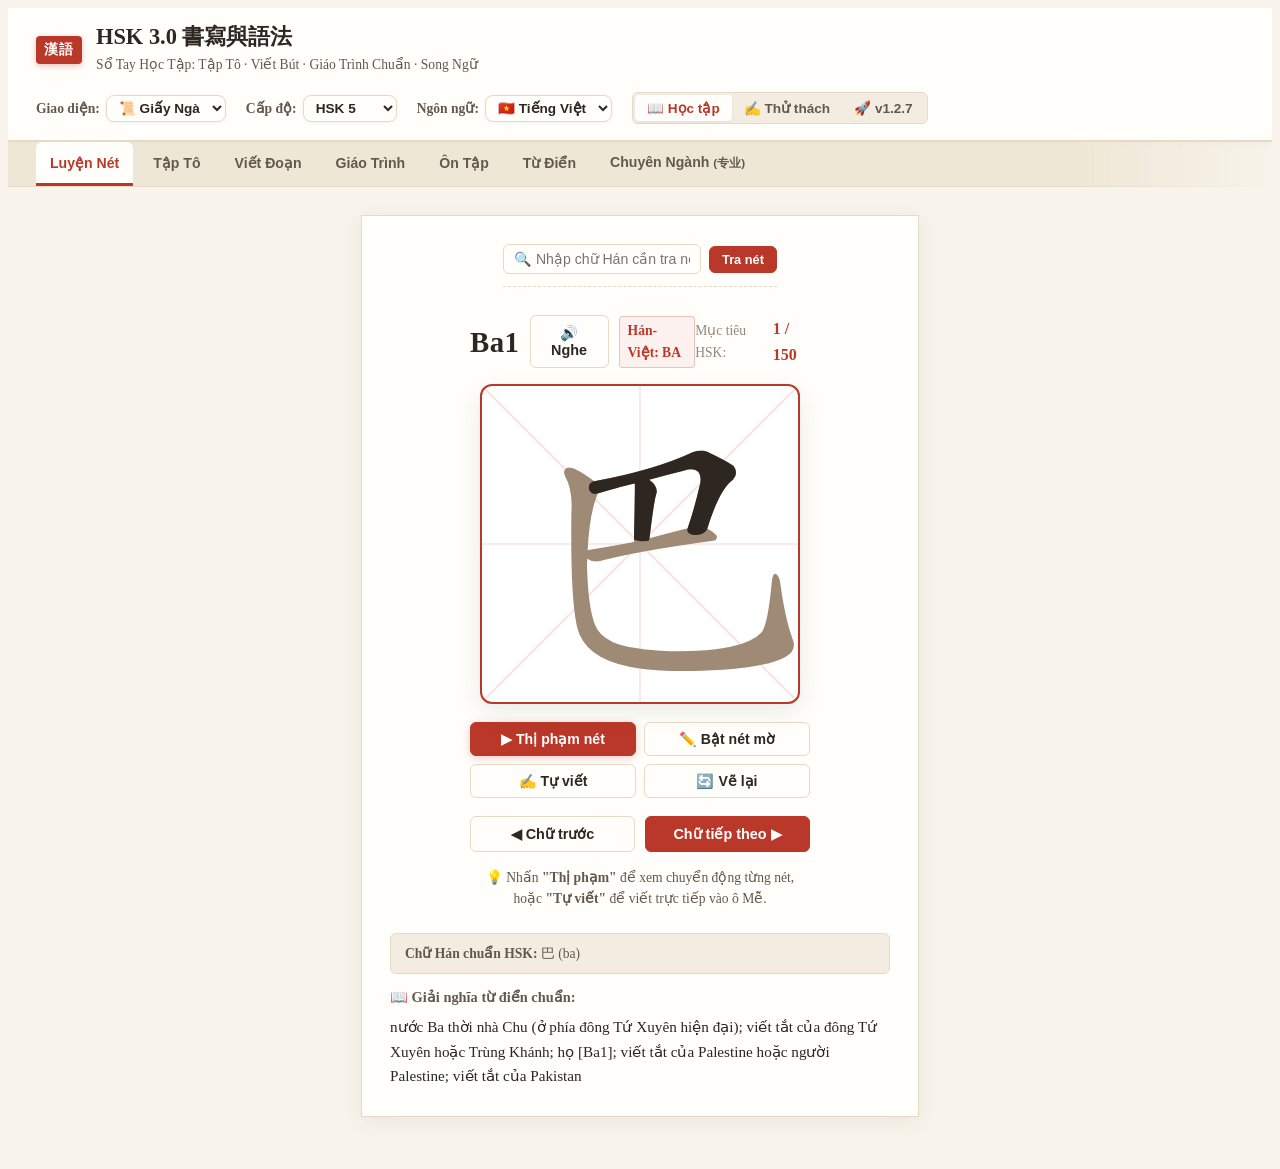
==== android/app/src/main/assets/index.html @ 27113744 "style(ui): remove Chinese numbering 一二三 on nav tabs and sync header version v1.2.7" ====
<!DOCTYPE html>
<html lang="vi" data-theme="paper">
<head>
  <meta charset="UTF-8">
  <meta name="viewport" content="width=device-width, initial-scale=1.0, maximum-scale=1.0, user-scalable=no, viewport-fit=cover">
  <title>HSK 3.0 Thư Phòng — Luyện Viết & Giáo Trình Song Ngữ</title>
  <link rel="preconnect" href="https://fonts.googleapis.com">
  <link rel="preconnect" href="https://fonts.gstatic.com" crossorigin>
  <link href="https://fonts.googleapis.com/css2?family=Noto+Serif+SC:wght@400;600;700&family=Noto+Sans:wght@400;500;600&family=Be+Vietnam+Pro:wght@400;500;600;700&display=swap" rel="stylesheet">
  <link rel="stylesheet" href="style.css">
  <link rel="icon" type="image/png" href="icon.png">
  <link rel="apple-touch-icon" href="icon.png">
  <meta name="theme-color" content="#f8f4eb">
</head>
<body>
  <div id="book-container">
    <!-- Header bìa sách phong cách thư phòng -->
    <header class="book-header">
      <div class="header-inner">
        <div class="book-title-group">
          <span class="seal-mark">漢語</span>
          <div class="title-text">
            <h1>HSK 3.0 書寫與語法</h1>
            <span class="sub-title">Sổ Tay Học Tập: Tập Tô · Viết Bút · Giáo Trình Chuẩn · Song Ngữ</span>
          </div>
        </div>

        <div class="book-controls">
          <!-- Bộ chọn giao diện (Theme Switcher) -->
          <div class="theme-selector-wrap">
            <span class="control-label">Giao diện:</span>
            <select id="theme-select" class="paper-select sm-select">
              <option value="paper">📜 Giấy Ngà</option>
              <option value="dark">🌙 Đêm</option>
              <option value="bamboo">🎋 Trúc</option>
              <option value="notion">✨ Gọn</option>
            </select>
          </div>

          <div class="level-selector-wrap">
            <span class="control-label" id="label-level">Cấp độ:</span>
            <select id="level-select" class="paper-select sm-select">
              <option value="HSK1">HSK 1</option>
              <option value="HSK2">HSK 2</option>
              <option value="HSK3">HSK 3</option>
              <option value="HSK4">HSK 4</option>
              <option value="HSK5" selected>HSK 5</option>
              <option value="HSK6">HSK 6</option>
              <option value="HSK7-9">HSK 7–9</option>
            </select>
          </div>

          <!-- Bộ chọn ngôn ngữ Quốc tế (i18n) -->
          <div class="lang-selector-wrap">
            <span class="control-label" id="label-lang">Ngôn ngữ:</span>
            <select id="lang-select" class="paper-select sm-select">
              <option value="vi" selected>🇻🇳 Tiếng Việt</option>
              <option value="en">🇬🇧 English</option>
            </select>
          </div>
          <div class="mode-toggle">
            <button id="mode-study" class="mode-btn active">📖 Học tập</button>
            <button id="mode-quiz" class="mode-btn">✍️ Thử thách</button>
            <button id="btn-manual-update-check" class="mode-btn" title="Kiểm tra bản cập nhật mới">🚀 v1.2.7</button>
          </div>
        </div>
      </div>
    </header>

    <!-- Mục lục Tab điều hướng -->
    <nav class="book-tabs">
      <div class="tabs-inner">
        <button class="tab-btn active" data-tab="tab-writing">
          <span class="tab-name">Luyện Nét <small class="tab-sub">(手写) </small></span>
        </button>
        <button class="tab-btn" data-tab="tab-tracing">
          <span class="tab-name">Tập Tô <small class="tab-sub">(描红) </small></span>
        </button>
        <button class="tab-btn" data-tab="tab-essay">
          <span class="tab-name">Viết Đoạn <small class="tab-sub">(写话) </small></span>
        </button>
        <button class="tab-btn" data-tab="tab-curriculum">
          <span class="tab-name">Giáo Trình <small class="tab-sub">(教程) </small></span>
        </button>
        <button class="tab-btn" data-tab="tab-exercise">
          <span class="tab-name">Ôn Tập <small class="tab-sub">(练习) </small></span>
        </button>
        <button class="tab-btn" data-tab="tab-dictionary">
          <span class="tab-name">Từ Điển <small class="tab-sub">(字典) </small></span>
        </button>
        <button class="tab-btn" data-tab="tab-specialized">
          <span class="tab-name">Chuyên Ngành <small class="tab-sub">(专业) </small></span>
        </button>
      </div>
    </nav>

    <!-- Nội dung chính -->
    <main class="book-page">

      <!-- TAB 1: LUYỆN VIẾT BẰNG BÚT (TỪNG CHỮ) -->
      <section id="tab-writing" class="page-pane active">
        <div class="paper-card writing-studio-layout">
          <!-- Ô tìm kiếm & tra cứu cách viết chữ Hán tùy chọn -->
          <div class="char-lookup-bar">
            <input type="text" id="custom-char-input" class="paper-input" placeholder="🔍 Nhập chữ Hán cần tra nét (VD: 我, 爱, 保)..." maxlength="10" autocomplete="off" />
            <button id="btn-custom-char-lookup" class="paper-btn primary-btn sm-btn">Tra nét</button>
          </div>

          <!-- HERO: BÀN TẬP VIẾT NÉT CHỮ HÁN (米字格) -->
          <div class="canvas-writing-panel">
            <div class="char-header-row">
              <div class="char-reading-box">
                <span id="char-pinyin" class="pinyin-large">bā</span>
                <button id="char-audio-btn" class="paper-btn audio-btn" title="Phát âm chuẩn">🔊 Nghe</button>
                <span id="char-hanviet" class="hanviet-badge">Hán-Việt: BA</span>
              </div>
              <div class="char-index-indicator">
                <span class="indicator-label">Mục tiêu HSK:</span>
                <span id="char-progress" class="indicator-value">1 / 150</span>
              </div>
            </div>

            <div class="mige-canvas-frame">
              <div id="hanzi-target" class="hanzi-mige-box"></div>
            </div>

            <div class="writing-action-bar">
              <button id="btn-animate" class="paper-btn active">▶ Thị phạm nét</button>
              <button id="btn-toggle-outline" class="paper-btn">✏️ Bật nét mờ</button>
              <button id="btn-quiz" class="paper-btn">✍️ Tự viết</button>
              <button id="btn-reset" class="paper-btn">🔄 Vẽ lại</button>
            </div>

            <div class="nav-controls">
              <button id="btn-prev-char" class="paper-btn">◀ Chữ trước</button>
              <button id="btn-next-char" class="paper-btn primary-btn">Chữ tiếp theo ▶</button>
            </div>

            <p id="writing-status-tip" class="writing-tip">💡 Nhấn <strong>"Thị phạm"</strong> để xem chuyển động từng nét, hoặc <strong>"Tự viết"</strong> để viết trực tiếp vào ô Mễ.</p>
          </div>

          <!-- KHỐI BỔ TRỢ: TỪ GHÉP & GIẢI NGHĨA CHUẨN -->
          <div class="char-meta-panel">
            <div id="char-visual-anchor" class="char-visual-preview">
              <div id="char-visual-desc" class="char-visual-desc">Đang tải từ ghép HSK...</div>
            </div>

            <div class="char-meaning-box">
              <h4 class="section-label">📖 Giải nghĩa từ điển chuẩn:</h4>
              <p id="char-meaning" class="meaning-text">Đang tải giải nghĩa...</p>
            </div>
          </div>
        </div>
      </section>

      <!-- TAB 2: VỞ TẬP TÔ CÂU & ĐOẠN VĂN -->
      <section id="tab-tracing" class="page-pane">
        <div class="paper-card tracing-lab-card">
          <div class="tracing-toolbar">
            <div class="toolbar-group">
              <span class="tool-label">Chọn đoạn tập tô:</span>
              <select id="tracing-select" class="paper-select" style="max-width: 320px;">
                <!-- Dynamically loaded essay / sentences -->
              </select>
              <button id="btn-tracing-random" class="paper-btn sm-btn" title="Đổi ngẫu nhiên đoạn văn">🎲 Ngẫu nhiên</button>
              <button id="btn-tracing-custom" class="paper-btn sm-btn primary-btn" title="Tự tạo đoạn văn theo từ vựng tự chọn">✨ Tự tạo đoạn</button>
              <button id="btn-tracing-audio" class="paper-btn sm-btn">🔊 Nghe đọc</button>
            </div>

            <div class="toolbar-group brush-controls">
              <span class="tool-label">Bút vẽ:</span>
              <button id="brush-black" class="brush-btn active" title="Mực đen"><span class="color-dot black"></span></button>
              <button id="brush-red" class="brush-btn" title="Mực đỏ son"><span class="color-dot red"></span></button>
              
              <span class="tool-label" style="margin-left:8px;">Cỡ nét:</span>
              <button id="size-sm" class="size-btn">Mảnh</button>
              <button id="size-md" class="size-btn active">Vừa</button>
              <button id="size-lg" class="size-btn">Đậm</button>
              
              <button id="btn-clear-tracing" class="paper-btn sm-btn" style="margin-left:8px;">🗑️ Xóa nét tô</button>
            </div>
          </div>

          <!-- Khung Tự Tạo Đoạn Văn Mẫu Theo Từ Vựng Tự Chọn (Custom Essay Generator) -->
          <div id="tracing-custom-panel" class="tracing-custom-panel" style="display: none;">
            <div class="custom-panel-head">
              <strong>✨ Bộ Sinh Đoạn Văn Mẫu HSK Theo Từ Vựng Người Dùng Tự Chọn</strong>
              <button id="btn-close-custom-panel" class="paper-btn sm-btn">✕ Đóng</button>
            </div>
            <div class="custom-panel-body">
              <div class="custom-input-row">
                <label class="custom-label">Cấp độ HSK:</label>
                <select id="custom-essay-level" class="paper-select sm-select">
                  <option value="1">HSK 1</option>
                  <option value="2">HSK 2</option>
                  <option value="3">HSK 3</option>
                  <option value="4" selected>HSK 4</option>
                  <option value="5">HSK 5</option>
                  <option value="6">HSK 6</option>
                </select>
                <label class="custom-label" style="margin-left: 10px;">Nhập 2-5 từ vựng (phân tách bởi dấu phẩy):</label>
                <input type="text" id="custom-essay-words" class="paper-input" placeholder="VD: 坚持, 健康, 锻炼 hoặc 苹果, 喜欢, 吃..." style="flex: 1; min-width: 220px;" />
                <button id="btn-submit-generate-essay" class="paper-btn primary-btn sm-btn">🚀 Tạo đoạn & Luyện viết ngay</button>
              </div>
            </div>
          </div>

          <!-- Khung hiển thị trọn vẹn 4 tầng đoạn văn tổng thể phía trên -->
          <div class="tracing-summary-box">
            <div id="tracing-meaning-text">Đang tải đoạn văn mẫu...</div>
          </div>

          <!-- Trang giấy kẻ ô Mễ Tự Cách có chữ Hán in mờ & Canvas đè lên -->
          <div class="tracing-paper-viewport">
            <div class="tracing-sheet" id="tracing-sheet">
              <div id="mige-grid-container" class="mige-grid-container"></div>
              <canvas id="tracing-canvas" class="tracing-canvas-overlay"></canvas>
            </div>
          </div>
          
          <p class="tracing-instructions">💡 Mẹo tập tô: Đặt ngón tay hoặc bút cảm ứng Stylus lên trang giấy trên, tô đè nét mực theo từng chữ Hán in mờ từ trái sang phải như trong vở tập viết chữ Hán.</p>
        </div>
      </section>

      <!-- TAB 3: VIẾT & PHÂN TÍCH ĐOẠN VĂN (WRITING LAB) -->
      <section id="tab-essay" class="page-pane">
        <div class="essay-lab-layout">
          <!-- NỬA TRÊN: Đoạn văn mẫu & Phân tích 4 tầng -->
          <div class="paper-card sample-essay-card">
            <div class="card-header-bar">
              <div class="header-tag">
                <span class="tag-icon">📑</span>
                <span class="tag-text">Đoạn Văn Mẫu & Bóc Tách Cấu Trúc Song Ngữ</span>
              </div>
              <button id="btn-toggle-struct" class="paper-btn sm-btn">Ẩn/Hiện Phân Tích</button>
            </div>

            <div class="sample-essay-body">
              <div class="annotated-box">
                <div class="layer-zh" id="sample-essay-zh">Đang tải chữ Hán...</div>
                <div class="layer-py" id="sample-essay-py">Đang tải pinyin...</div>
                <div class="layer-hv" id="sample-essay-hv">Đang tải Hán-Việt...</div>
                <div class="layer-vi" id="sample-essay-vi">Đang tải dịch nghĩa...</div>
              </div>
            </div>

            <div id="structure-analysis-box" class="structure-breakdown-grid"></div>
          </div>

          <!-- NỬA DƯỚI: Khung luyện viết học viên -->
          <div class="paper-card active-writing-card">
            <div class="card-header-bar">
              <div class="header-tag">
                <span class="tag-icon">✒️</span>
                <span class="tag-text">Khu Vực Luyện Viết Của Bạn</span>
              </div>
              <div class="essay-word-meter">
                <span id="char-counter" class="counter-text">0 / 65 chữ</span>
              </div>
            </div>

            <div class="prompt-meta-box">
              <p id="essay-guideline" class="prompt-desc">Đang tải đề bài...</p>
              
              <!-- Danh mục từ mới dạng Flashcard trực quan -->
              <div class="required-words-wrap">
                <span class="req-title">Từ mới bắt buộc lồng ghép:</span>
                <div id="essay-keywords" class="visual-cards-grid"></div>
              </div>
            </div>

            <div class="textarea-wrapper">
              <textarea id="essay-input" class="paper-textarea" rows="6" placeholder="Gõ hoặc viết đoạn văn tiếng Trung của bạn tại đây..."></textarea>
            </div>

            <div id="checklist-section" class="rubric-checklist-box"></div>

            <div class="essay-bottom-bar">
              <button id="btn-check-essay" class="paper-btn primary-btn">🔍 Đánh giá bài viết</button>
              <button id="btn-copy-essay" class="paper-btn">📋 Sao chép</button>
              <button id="btn-reset-essay" class="paper-btn">Xóa làm lại</button>
            </div>

            <div id="essay-feedback" class="feedback-paper-card"></div>
          </div>
        </div>
      </section>

      <!-- TAB 4: GIÁO TRÌNH CHUẨN 98 BÀI & NGỮ PHÁP (MỚI BỔ SUNG) -->
      <section id="tab-curriculum" class="page-pane">
        <!-- 1. Bộ Giáo Trình Chuẩn HSK 1 đến HSK 9 (160 Bài Học & 593 Điểm Ngữ Pháp) -->
        <div class="paper-card curriculum-card">
          <div class="card-header-bar">
            <div class="header-tag">
              <span class="tag-icon">📚</span>
              <span class="tag-text">Bộ Giáo Trình Hán Ngữ Chuẩn HSK 1 - HSK 9 (160 Bài Học Toàn Diện)</span>
            </div>
            <div class="curriculum-selectors">
              <select id="curriculum-level-select" class="paper-select sm-select">
                <option value="HSK 1">HSK 1: Giáo Trình Chuẩn HSK 3.0 (15 bài)</option>
                <option value="HSK 2">HSK 2: Giáo Trình Chuẩn HSK 3.0 (15 bài)</option>
                <option value="HSK 3">HSK 3: Giáo Trình Chuẩn HSK 3.0 (18 bài)</option>
                <option value="HSK 4">HSK 4: Giáo Trình Tiêu Chuẩn HSK 4 (20 bài)</option>
                <option value="HSK 5" selected>HSK 5: Giáo Trình Tiêu Chuẩn HSK 5 (36 bài)</option>
                <option value="HSK 6">HSK 6: Giáo Trình Tiêu Chuẩn HSK 6 (40 bài)</option>
                <option value="HSK 7-9">HSK 7-9: Giáo Trình Chuyên Sâu (16 bài - Thương mại & Học thuật)</option>
              </select>
              <select id="curriculum-lesson-select" class="paper-select sm-select">
                <!-- Dynamically populated lessons -->
              </select>
            </div>
          </div>

          <div class="curriculum-lesson-header">
            <h4 id="curr-lesson-title" class="lesson-title">Đang tải bài học...</h4>
            <span id="curr-lesson-count" class="lesson-count-badge"></span>
          </div>

          <!-- Dải Tab Con Phân Mục Bài Học -->
          <div class="curr-subnav-bar">
            <button class="curr-subtab-btn active" data-subtab="subtab-texts">📜 Bài Đọc & Hội Thoại (课文)</button>
            <button class="curr-subtab-btn" data-subtab="subtab-grammar">💡 Ngữ Pháp Bài Học (语法)</button>
            <button class="curr-subtab-btn" data-subtab="subtab-vocab">📝 Từ Mới Bài Học (生词)</button>
            <button class="curr-subtab-btn" data-subtab="subtab-official-grammar">📊 Đề Cương HSK 3.0 (593 điểm)</button>
          </div>

          <!-- 1. Phân mục Bài Đọc & Hội thoại -->
          <div id="subtab-texts" class="curr-content-pane active">
            <div class="reading-focus-toolbar">
              <span class="focus-toolbar-label">👁️ Chế độ luyện đọc:</span>
              <button id="btn-toggle-pinyin" class="focus-toggle-btn" title="Bật/Tắt hiển thị Pinyin">
                <span>🔤 Pinyin:</span> <strong id="lbl-toggle-pinyin">HIỆN</strong>
              </button>
              <button id="btn-toggle-meaning" class="focus-toggle-btn" title="Bật/Tắt hiển thị Dịch nghĩa">
                <span>🇻🇳 Dịch nghĩa:</span> <strong id="lbl-toggle-meaning">HIỆN</strong>
              </button>
            </div>
            <div id="curr-texts-container" class="curr-text-container"></div>
          </div>

          <!-- 2. Phân mục Ngữ pháp bài học -->
          <div id="subtab-grammar" class="curr-content-pane">
            <div id="curr-grammar-container" class="curr-grammar-container"></div>
          </div>

          <!-- 3. Phân mục Từ mới -->
          <div id="subtab-vocab" class="curr-content-pane">
            <div id="curr-words-container" class="curriculum-words-grid"></div>
          </div>

          <!-- 4. Phân mục Đề cương Ngữ pháp HSK 3.0 -->
          <div id="subtab-official-grammar" class="curr-content-pane">
            <div style="margin-bottom: 14px; font-size: 0.9rem; color: var(--ink-secondary);">
              Đề cương ngữ pháp chính thức từ Chinesetest (Bộ GD Trung Quốc) cho cấp độ này:
            </div>
            <div id="curr-official-grammar-container" class="official-grammar-grid"></div>
          </div>
        </div>



        <!-- 3. Thư Viện 212 Điểm Ngữ Pháp -->
        <div class="paper-card grammar-library-card">
          <div class="card-header-bar">
            <h3 class="gallery-title">📐 Thư Viện 212 Điểm Ngữ Pháp HSK 4–6</h3>
          </div>
          <div class="grammar-search-bar">
            <input type="text" id="grammar-search-input" class="paper-search-input" placeholder="Tìm kiếm điểm ngữ pháp (ví dụ: 把, 被, 比, liên từ, bổ ngữ...)">
            <span id="grammar-total-count" class="badge-total">212 điểm</span>
          </div>
          <div id="grammar-items-list" class="grammar-cards-scroll"></div>
        </div>
      </section>

      <!-- TAB 5: GHÉP CÂU & SỬA BỆNH CÚ -->
      <section id="tab-exercise" class="page-pane">
        <!-- Sub-Nav Phân Hệ Ôn Tập -->
        <div class="exercise-subnav-bar">
          <button class="subnav-btn active" data-subtab="sub-quiz">📝 Thi Thử Trắc Nghiệm</button>
          <button class="subnav-btn" data-subtab="sub-srs">🎴 Thẻ Nhớ SRS Flashcard</button>
          <button class="subnav-btn" data-subtab="sub-sentence">🧩 Ghép Câu Ngữ Pháp</button>
        </div>

        <!-- SUBTAB 1: THI THỬ TRẮC NGHIỆM -->
        <div id="subtab-quiz" class="subtab-pane active">
          <div class="paper-card quiz-control-card">
            <div class="quiz-filter-row">
              <label>Cấp độ HSK:</label>
              <select id="quiz-level-select" class="paper-select sm-select">
                <option value="all">Ngẫu nhiên HSK 1 - 9</option>
                <option value="HSK 1">HSK 1</option>
                <option value="HSK 2">HSK 2</option>
                <option value="HSK 3">HSK 3</option>
                <option value="HSK 4">HSK 4</option>
                <option value="HSK 5">HSK 5</option>
                <option value="HSK 6">HSK 6</option>
              </select>
              <label>Số lượng câu:</label>
              <select id="quiz-count-select" class="paper-select sm-select">
                <option value="5">5 câu (Nhanh)</option>
                <option value="10" selected>10 câu (Tiêu chuẩn)</option>
                <option value="20">20 câu (Thử thách)</option>
              </select>
              <button id="btn-start-quiz" class="paper-btn primary-btn sm-btn">🚀 Bắt đầu làm bài</button>
            </div>
          </div>
          <div id="quiz-container" class="quiz-display-area"></div>
        </div>

        <!-- SUBTAB 2: THẺ NHỚ SRS FLASHCARD -->
        <div id="subtab-srs" class="subtab-pane">
          <div class="paper-card srs-control-card">
            <div class="srs-stats-header">
              <div class="srs-stat-box">
                <span class="stat-number" id="srs-due-count">0</span>
                <span class="stat-label">Cần ôn hôm nay</span>
              </div>
              <div class="srs-stat-box">
                <span class="stat-number" id="srs-total-deck">11.485</span>
                <span class="stat-label">Tổng số thẻ</span>
              </div>
              <button id="btn-reset-srs" class="paper-btn sm-btn">🔄 Làm mới phiên ôn</button>
            </div>
          </div>
          <div id="srs-container" class="srs-display-area"></div>
        </div>

        <!-- SUBTAB 3: GHÉP CÂU NGỮ PHÁP CŨ -->
        <div id="subtab-sentence" class="subtab-pane">
        <div class="exercise-split-layout">
          <!-- Phần A: Sắp xếp câu -->
          <div class="paper-card exercise-box">
            <div class="card-header-bar">
              <span class="exercise-type-tag">一 · Sắp Xếp Câu (连词成句)</span>
              <span id="order-progress-tag" class="exercise-counter">Câu 1/12</span>
            </div>

            <p class="exercise-inst">Chạm vào các khối từ bên dưới theo đúng trật tự ngữ pháp để ghép thành câu:</p>
            <p id="order-meaning-hint" class="meaning-hint-text">Dịch nghĩa...</p>

            <div id="order-drop-zone" class="paper-drop-tray">
              <span class="tray-empty-hint">Chạm vào các khối từ bên dưới để ghép câu</span>
            </div>

            <div id="order-pool-zone" class="paper-token-pool"></div>

            <div class="exercise-btn-row">
              <button id="btn-check-order" class="paper-btn primary-btn">Kiểm tra kết quả</button>
              <button id="btn-reset-order" class="paper-btn">Xếp lại</button>
              <button id="btn-next-order" class="paper-btn">Câu tiếp theo ❯</button>
            </div>

            <div id="order-feedback" class="feedback-paper-card"></div>
          </div>

          <!-- Phần B: Sửa bệnh cú -->
          <div class="paper-card exercise-box">
            <div class="card-header-bar">
              <span class="exercise-type-tag">二 · Sửa Câu Sai (病句修改)</span>
              <span id="bingju-type-badge" class="badge-small">Phân tích lỗi sai</span>
            </div>

            <p class="exercise-inst">Chạm vào phân đoạn [A], [B], [C], [D] có lỗi sai cú pháp:</p>

            <div id="bingju-segments-zone" class="bingju-choice-list"></div>

            <div class="exercise-btn-row">
              <button id="btn-next-bingju" class="paper-btn">Câu bệnh cú tiếp ❯</button>
            </div>

            <div id="bingju-feedback" class="feedback-paper-card"></div>
          </div>
        </div>
      </section>

      <!-- 6. TAB TRA CỨU TỪ ĐIỂN HSK 3.0 & TRUNG - VIỆT -->
      <section id="tab-dictionary" class="page-pane">
        <div class="dict-header-banner paper-card">
          <div class="dict-title-row">
            <div class="dict-title-group">
              <span class="dict-seal">典</span>
              <div>
                <h2 class="dict-main-title">Tra Cứu Từ Điển HSK 3.0 & Trung - Việt (字典)</h2>
                <p class="dict-subtitle">11.470+ từ vựng chuẩn HSK 3.0 (Cấp 1 đến 7-9) · 122.000+ từ điển Trung - Việt hiện đại CC-CEDICT · Âm Hán-Việt & Phát âm</p>
              </div>
            </div>
          </div>

          <div class="dict-search-bar-wrap">
            <div class="dict-search-input-box">
              <span class="dict-search-btn-icon">🔍</span>
              <input type="text" id="dict-search-input" class="dict-search-input" placeholder="Hán tự, Pinyin, nghĩa..." autocomplete="off">
              <button id="dict-clear-btn" class="dict-clear-btn" title="Xóa tìm kiếm">✕</button>
            </div>
          </div>

          <div class="dict-filter-toolbar">
            <div class="dict-select-group">
              <label for="dict-level-select" class="dict-select-label" id="lbl-dict-level">📊 Phân cấp HSK:</label>
              <select id="dict-level-select" class="paper-select dict-dropdown-select">
                <option value="all">Tất cả cấp độ HSK 1-9 (11.581 từ)</option>
                <option value="1">HSK 1 (500 từ)</option>
                <option value="2">HSK 2 (772 từ)</option>
                <option value="3">HSK 3 (973 từ)</option>
                <option value="4">HSK 4 (1.000 từ)</option>
                <option value="5">HSK 5 (1.071 từ)</option>
                <option value="6">HSK 6 (1.140 từ)</option>
                <option value="7">HSK 7-9 & Chuyên ngành (5.636+ từ)</option>
                <option value="full">🌐 Toàn diện Mở rộng (125.000+ từ CC-CEDICT)</option>
              </select>
            </div>

            <div class="dict-select-group">
              <label for="dict-topic-select" class="dict-select-label" id="lbl-dict-topic">🏷️ Chủ đề từ vựng:</label>
              <select id="dict-topic-select" class="paper-select dict-dropdown-select">
                <option value="all">🌟 Tất cả chủ đề</option>
                <option value="favorite">⭐ Sổ tay từ vựng yêu thích đã lưu</option>
                <option value="tcm">🌿 Y Học Cổ Truyền & Đông Y (433+ thuật ngữ)</option>
                <option value="fruit">🍎 Hoa quả & Trái cây</option>
                <option value="vegetable">🥦 Rau củ & Nông sản</option>
                <option value="clothing">👗 Quần áo & Phụ kiện</option>
                <option value="appliance">🔌 Đồ điện gia dụng</option>
                <option value="daily_goods">🧴 Đồ dùng sinh hoạt</option>
                <option value="food_drink">🍲 Ẩm thực & Món ăn</option>
                <option value="medical_health">🏥 Y tế & Sức khỏe</option>
                <option value="travel_transport">🚗 Giao thông & Đi lại</option>
                <option value="education_study">📚 Trường học & Sách vở</option>
                <option value="business_economy">💰 Mua sắm & Kinh tế</option>
                <option value="animal_nature">🐾 Động vật & Tự nhiên</option>
                <option value="family_love">👨👩👧 Gia đình & Con người</option>
                <option value="emotion_mind">😊 Cảm xúc & Tâm lý</option>
              </select>
            </div>

          </div>
          <div class="dict-stats-inline">
            <span id="dict-count-info" class="dict-count-text">Đang tải cơ sở dữ liệu từ điển...</span>
          </div>
        </div>

        <!-- Danh sách kết quả từ điển -->
        <div id="dict-results-container" class="dict-results-grid"></div>

        <!-- Phân trang từ điển -->
        <div id="dict-pagination" class="dict-pagination-bar"></div>
      </section>

      <!-- TAB 7: KHÓA HỌC & ÔN LUYỆN THEO CHUYÊN NGÀNH (SPECIALIZED TRACKS) -->
      <section id="tab-specialized" class="page-pane">
        <div class="specialized-header">
          <div class="specialized-title-wrap">
            <h2 class="specialized-title">🏛️ Khóa Học Tiếng Trung Chuyên Ngành (专业汉语课程)</h2>
            <p class="specialized-desc">Bóc tách từ vựng, mẫu câu đàm phán và bài đọc thực chiến theo từng lĩnh vực nghề nghiệp tiêu chuẩn.</p>
          </div>
          <!-- Track selector pills -->
          <div class="track-pills-bar" id="track-pills-bar">
            <button class="track-pill active" data-track="tcm">🩺 Y Dược & Đông Y</button>
            <button class="track-pill" data-track="business">💼 Thương Mại & Ngoại Thương</button>
            <button class="track-pill" data-track="tech">💻 Công Nghệ & AI</button>
            <button class="track-pill" data-track="legal">⚖️ Pháp Luật & Hợp Đồng</button>
            <button class="track-pill" data-track="tourism">✈️ Du Lịch & Khách Sạn</button>
          </div>
        </div>

        <!-- Banner thông tin khóa học chuyên ngành -->
        <div id="track-hero-card" class="track-hero-card"></div>

        <!-- Subtabs trong chuyên ngành -->
        <div class="track-subtabs-bar">
          <button class="track-subtab-btn active" data-sub="vocab">📚 Thuật Ngữ Cốt Lõi (词汇)</button>
          <button class="track-subtab-btn" data-sub="sentences">💬 Mẫu Câu Thực Chiến (句型)</button>
          <button class="track-subtab-btn" data-sub="case">📜 Tình Huống & Bài Đọc (案例)</button>
        </div>

        <!-- Thanh tìm kiếm & thống kê số lượng thuật ngữ chuyên ngành -->
        <div class="track-filter-bar" id="track-filter-bar">
          <input type="text" id="track-search-input" class="paper-input track-search-input" placeholder="🔍 Tìm nhanh thuật ngữ (Hán tự, Pinyin, Hán Việt, Tiếng Việt)...">
          <span id="track-vocab-count" class="track-vocab-count">Đang tải...</span>
        </div>

        <!-- Nội dung chi tiết chuyên ngành -->
        <div id="track-content-area" class="track-content-area"></div>
      </section>
    </main>
  </div>

  <script src="strokes.js"></script>
  <script src="data.js"></script>
  <script src="js/hanzi-writer.min.js"></script>
  <script src="hsk_visual_media.js"></script>
  <script src="visual_entity_library.js"></script>
  <script src="visual_vocab_data.js"></script>
  <script src="curriculum_data.js"></script>
  <script src="hsk_etymology_data.js"></script>
  <script src="dict_data.js"></script>
  <script src="cvdict_data.js" defer></script>
  <script src="practice_essays_data.js"></script>
  <script src="tcm_data.js"></script>
  <script src="specialized_tracks_data.js"></script>
  <script>
    // OTA Dynamic Data Loader: Nạp đè bản dữ liệu mới nhất từ bộ nhớ nếu có bản cập nhật OTA
    (function() {
      ['specialized_tracks_data.js', 'tcm_data.js', 'dict_data.js'].forEach(function(file) {
        var otaCode = localStorage.getItem('hsk_ota_' + file);
        if (otaCode) {
          try {
            var s = document.createElement('script');
            s.text = otaCode;
            document.body.appendChild(s);
            console.log('⚡ Loaded OTA hot-update for ' + file);
          } catch(e) {
            console.warn('OTA load failed for ' + file, e);
          }
        }
      });
    })();
  </script>
  <script src="srs_quiz_engine.js"></script>
  <script src="stroke_cache_db.js"></script>
  <script src="app.js"></script>
</body>
</html>
---- android/app/src/main/assets/style.css ----
/* HỆ THỐNG 4 THEMES ĐA DẠNG: GIẤY NGÀ · ĐÊM ĐỌC · TRÚC DIỆP · TỐI GIẢN */
:root, [data-theme="paper"] {
  --paper-bg: #f8f4eb;
  --paper-card: #fffefb;
  --paper-card-sub: #f3ece0;
  --tabs-bg: #efe7d6;
  --canvas-bg: #ffffff;
  --canvas-line: rgba(185, 56, 41, 0.15);
  --canvas-line-sub: rgba(185, 56, 41, 0.08);
  --canvas-border: #b93829;
  --hanzi-stroke: #2d2621;
  --hanzi-outline: #9e8a75;
  --hanzi-drawing: #b93829;
  --trace-shadow-char: rgba(185, 56, 41, 0.28);
  --trace-punct-color: rgba(45, 38, 33, 0.45);
  --trace-brush-primary: #2d2621;
  --trace-brush-secondary: #b93829;
  
  --ink-primary: #2d2621;
  --ink-secondary: #63584e;
  --ink-muted: #94877b;
  --vermilion: #b93829;
  --vermilion-soft: #fcf1ef;
  --amber-gold: #c28334;
  --bamboo-green: #2e6f40;
  --border-paper: #e5dac6;
  --border-dark: #ccbeaa;
  --shadow-book: 0 4px 20px rgba(78, 62, 45, 0.08);
}

[data-theme="dark"] {
  --paper-bg: #0f141c;         /* Nền tổng thể tối than chì trầm dịu mắt */
  --paper-card: #181f2a;       /* Nền card tối đồng bộ */
  --paper-card-sub: #222b3a;   /* Khối phụ tối dịu mắt */
  --tabs-bg: #141a24;          /* Dải tab tối, không bị trắng chói */
  --canvas-bg: #141a24;        /* Nền ô tập tô tối đồng bộ */
  --canvas-line: rgba(224, 159, 88, 0.35);         /* Designer recommendation: Tăng tương phản đường kẻ Mễ */
  --canvas-line-sub: rgba(224, 159, 88, 0.18);
  --canvas-border: #475569;
  --hanzi-stroke: #f8fafc;     /* Chữ Hán nét trắng kem sáng rõ nét */
  --hanzi-outline: #475569;    /* Nét viền xám mờ */
  --hanzi-drawing: #fbbf24;    /* Nét vẽ vàng kim */
  --trace-shadow-char: rgba(248, 250, 252, 0.60);  /* Designer recommendation: Tăng opacity nét mờ tập tô đạt 5.2:1 */
  --trace-punct-color: #cbd5e1;
  --trace-brush-primary: #f8fafc;                  /* Nét vẽ chính: Trắng ngọc rõ ràng */
  --trace-brush-secondary: #f87171;                /* Nét vẽ son: Đỏ hồng sáng */
  
  --ink-primary: #f1f5f9;      /* Chữ chính trắng sáng */
  --ink-secondary: #cbd5e1;    /* Chữ phụ xám sáng */
  --ink-muted: #94a3b8;        /* Chữ mờ */
  --vermilion: #e09f58;        /* Điểm nhấn vàng cam ấm */
  --vermilion-soft: rgba(224, 159, 88, 0.15);
  --amber-gold: #fbbf24;
  --bamboo-green: #34d399;
  --border-paper: #283345;     /* Viền tối đồng bộ */
  --border-dark: #37455c;
  --shadow-book: 0 4px 20px rgba(0, 0, 0, 0.4);
}

[data-theme="bamboo"] {
  --paper-bg: #f2f7f2;
  --paper-card: #ffffff;
  --paper-card-sub: #e6f0e6;
  --tabs-bg: #dceadc;
  --canvas-bg: #ffffff;
  --canvas-line: rgba(46, 111, 64, 0.15);
  --canvas-line-sub: rgba(46, 111, 64, 0.08);
  --canvas-border: #2e6f40;
  --hanzi-stroke: #1b3823;
  --hanzi-outline: #b8d4ba;
  --hanzi-drawing: #16a34a;
  --trace-shadow-char: rgba(46, 111, 64, 0.28);
  --trace-punct-color: rgba(27, 56, 35, 0.45);
  --trace-brush-primary: #1b3823;
  --trace-brush-secondary: #2e6f40;
  
  --ink-primary: #1b3823;
  --ink-secondary: #3b5e44;
  --ink-muted: #6f8c76;
  --vermilion: #2e6f40;
  --vermilion-soft: #edf7ee;
  --amber-gold: #15803d;
  --bamboo-green: #166534;
  --border-paper: #cfe0d0;
  --border-dark: #b5cbb7;
  --shadow-book: 0 4px 20px rgba(46, 111, 64, 0.08);
}

[data-theme="notion"] {
  --paper-bg: #f9fafb;
  --paper-card: #ffffff;
  --paper-card-sub: #f3f4f6;
  --tabs-bg: #f3f4f6;
  --canvas-bg: #ffffff;
  --canvas-line: rgba(37, 99, 235, 0.15);
  --canvas-line-sub: rgba(37, 99, 235, 0.08);
  --canvas-border: #2563eb;
  --hanzi-stroke: #111827;
  --hanzi-outline: #cbd5e1;
  --hanzi-drawing: #2563eb;
  --trace-shadow-char: rgba(37, 99, 235, 0.28);
  --trace-punct-color: rgba(17, 24, 39, 0.45);
  --trace-brush-primary: #111827;
  --trace-brush-secondary: #2563eb;
  
  --ink-primary: #111827;
  --ink-secondary: #4b5563;
  --ink-muted: #9ca3af;
  --vermilion: #2563eb;
  --vermilion-soft: #eff6ff;
  --amber-gold: #0284c7;
  --bamboo-green: #059669;
  --border-paper: #e5e7eb;
  --border-dark: #d1d5db;
  --shadow-book: 0 4px 20px rgba(0, 0, 0, 0.05);
}

* {
  box-sizing: border-box;
  margin: 0;
  padding: 0;
  -webkit-tap-highlight-color: transparent;
}

body {
  font-family: var(--font-latin);
  background-color: var(--paper-bg);
  color: var(--ink-primary);
  line-height: 1.6;
  min-height: 100vh;
}

#book-container {
  display: flex;
  flex-direction: column;
  min-height: 100vh;
  max-width: 1400px;
  margin: 0 auto;
}

/* 1. Header Bìa Sách */
.book-header {
  background-color: var(--paper-card);
  border-bottom: 2px solid var(--border-paper);
  padding: 16px 28px;
  box-shadow: 0 2px 8px rgba(0, 0, 0, 0.03);
}

.header-inner {
  display: flex;
  justify-content: space-between;
  align-items: center;
  flex-wrap: wrap;
  gap: 16px;
}

.book-title-group {
  display: flex;
  align-items: center;
  gap: 14px;
}

.seal-mark {
  background-color: var(--vermilion);
  color: #fff;
  font-family: var(--font-chinese);
  font-size: 1.15rem;
  font-weight: 700;
  padding: 6px 10px;
  border-radius: 4px;
  box-shadow: 0 2px 6px rgba(185, 56, 41, 0.3);
  letter-spacing: 2px;
}

.title-text h1 {
  font-family: var(--font-chinese);
  font-size: 1.4rem;
  font-weight: 700;
  color: var(--ink-primary);
  line-height: 1.2;
}

.title-text .sub-title {
  font-size: 0.85rem;
  color: var(--ink-secondary);
  font-weight: 500;
}

.book-controls {
  display: flex;
  align-items: center;
  gap: 20px;
}

.level-badge-selector {
  display: flex;
  align-items: center;
  gap: 6px;
}

.control-label {
  font-size: 0.85rem;
  font-weight: 600;
  color: var(--ink-secondary);
}

.lvl-btn {
  background: var(--paper-card-sub);
  border: 1px solid var(--border-paper);
  color: var(--ink-primary);
  padding: 5px 14px;
  border-radius: 4px;
  font-weight: 600;
  font-size: 0.85rem;
  cursor: pointer;
  transition: all 0.2s;
}

.lvl-btn:hover {
  border-color: var(--vermilion);
}

.lvl-btn.active {
  background: var(--vermilion);
  color: #fff;
  border-color: var(--vermilion);
}

.mode-toggle {
  display: flex;
  background: var(--paper-card-sub);
  border: 1px solid var(--border-paper);
  border-radius: 6px;
  padding: 2px;
}

.mode-btn {
  background: transparent;
  border: none;
  padding: 5px 12px;
  border-radius: 4px;
  font-size: 0.85rem;
  font-weight: 600;
  color: var(--ink-secondary);
  cursor: pointer;
  transition: all 0.2s;
}

.mode-btn.active {
  background: var(--paper-card);
  color: var(--vermilion);
  box-shadow: 0 1px 3px rgba(0,0,0,0.06);
}

/* 2. Mục lục / Tab điều hướng */
.book-tabs {
  background-color: var(--tabs-bg);
  border-bottom: 1px solid var(--border-paper);
  padding: 0 28px;
}

.tabs-inner {
  display: flex;
  gap: 6px;
  flex-wrap: wrap;
}

.tab-btn {
  background: transparent;
  border: none;
  padding: 12px 14px;
  font-size: 0.88rem;
  font-weight: 600;
  color: var(--ink-secondary);
  cursor: pointer;
  display: flex;
  align-items: center;
  gap: 6px;
  border-bottom: 3px solid transparent;
  transition: all 0.2s;
  white-space: nowrap;
}

.tab-num {
  font-family: var(--font-chinese);
  font-weight: 700;
  color: var(--vermilion);
  background: rgba(185, 56, 41, 0.1);
  padding: 1px 6px;
  border-radius: 4px;
}

.tab-btn:hover {
  color: var(--ink-primary);
  background: rgba(255, 255, 255, 0.4);
}

.tab-btn.active {
  color: var(--vermilion);
  background: var(--paper-card);
  border-bottom-color: var(--vermilion);
  border-top-left-radius: 6px;
  border-top-right-radius: 6px;
}

/* 3. Khung trang sách chính */
.book-page {
  flex: 1;
  padding: 28px;
}

.page-pane {
  display: none;
}

.page-pane.active {
  display: block;
}

/* Thẻ giấy (Paper Card) */
.paper-card {
  background: var(--paper-card);
  border: 1px solid var(--border-paper);
  border-radius: var(--radius-page);
  box-shadow: var(--shadow-book);
  padding: 28px;
  margin-bottom: 24px;
}

/* Nút bấm kiểu giấy */
.paper-btn {
  background: var(--paper-card);
  border: 1px solid var(--border-paper);
  color: var(--ink-primary);
  padding: 9px 18px;
  border-radius: 6px;
  font-size: 0.9rem;
  font-weight: 600;
  cursor: pointer;
  transition: all 0.2s;
  display: inline-flex;
  align-items: center;
  justify-content: center;
  gap: 6px;
}

.paper-btn:hover {
  background: var(--paper-card-sub);
  border-color: var(--border-dark);
}

.paper-btn.primary-btn {
  background: var(--vermilion);
  color: #fff;
  border-color: var(--vermilion);
}

.paper-btn.primary-btn:hover {
  background: #a22f21;
}

.sm-btn {
  padding: 5px 12px;
  font-size: 0.8rem;
}

/* TAB 1: LUYỆN VIẾT BẰNG BÚT */
.writing-studio-layout {
  display: flex;
  flex-direction: column;
  align-items: center;
  gap: 16px;
  width: 100%;
  max-width: 640px;
  margin: 0 auto;
}

.char-header-row {
  display: flex;
  align-items: center;
  justify-content: space-between;
  width: 100%;
  max-width: 340px;
  margin-bottom: 4px;
}

.char-header-row .char-reading-box {
  display: flex;
  align-items: center;
  gap: 10px;
  background: transparent;
  border: none;
  padding: 0;
}

.char-header-row .pinyin-large {
  font-size: 1.8rem;
  font-weight: 700;
  color: var(--ink-primary);
  font-family: var(--font-pinyin);
  letter-spacing: 0.5px;
}

.char-header-row .hanviet-badge {
  display: inline-block;
  background: var(--vermilion-soft);
  color: var(--vermilion);
  border: 1px solid rgba(185, 56, 41, 0.25);
  font-weight: 700;
  font-size: 0.85rem;
  padding: 3px 8px;
  border-radius: 4px;
}

.char-index-indicator {
  display: flex;
  align-items: center;
  gap: 6px;
}

.indicator-label {
  font-size: 0.85rem;
  color: var(--ink-muted);
}

.indicator-value {
  font-weight: 700;
  color: var(--vermilion);
}

.section-label {
  font-size: 0.9rem;
  font-weight: 600;
  color: var(--ink-secondary);
  margin-bottom: 6px;
}

.meaning-text {
  font-size: 0.95rem;
  color: var(--ink-primary);
  line-height: 1.6;
}

.nav-controls {
  display: flex;
  align-items: center;
  justify-content: space-between;
  gap: 10px;
  width: 100%;
  max-width: 340px;
  margin-top: 6px;
}

.nav-controls .paper-btn {
  flex: 1 1 50%;
  text-align: center;
  justify-content: center;
}

/* Ô Mễ Tự Cách (米字格 Canvas) */
.canvas-writing-panel {
  display: flex;
  flex-direction: column;
  align-items: center;
  gap: 12px;
  width: 100%;
}

.mige-canvas-frame {
  width: min(320px, 86vw);
  height: min(320px, 86vw);
  max-width: 340px;
  max-height: 340px;
  aspect-ratio: 1 / 1;
  background: var(--canvas-bg);
  border: 2px solid var(--canvas-border);
  border-radius: 12px;
  box-shadow: 0 8px 24px rgba(78, 62, 45, 0.1);
  position: relative;
  display: flex;
  align-items: center;
  justify-content: center;
  touch-action: none !important;
  -webkit-user-select: none;
  user-select: none;
  background-image: 
    linear-gradient(to right, transparent 49.5%, var(--canvas-line) 50%, transparent 50.5%),
    linear-gradient(to bottom, transparent 49.5%, var(--canvas-line) 50%, transparent 50.5%),
    linear-gradient(45deg, transparent 49.6%, var(--canvas-line) 50%, transparent 50.4%),
    linear-gradient(-45deg, transparent 49.6%, var(--canvas-line) 50%, transparent 50.4%);
}

.hanzi-mige-box {
  width: 100%;
  height: 100%;
  display: flex;
  align-items: center;
  justify-content: center;
  touch-action: none !important;
}

.hanzi-mige-box svg {
  width: 100% !important;
  height: 100% !important;
  max-width: 100%;
  max-height: 100%;
  touch-action: none !important;
  display: block;
}

.writing-action-bar {
  display: grid;
  grid-template-columns: 1fr 1fr;
  gap: 8px;
  width: 100%;
  max-width: 340px;
  margin-top: 6px;
}

.writing-action-bar .paper-btn {
  justify-content: center;
  text-align: center;
  padding: 8px 10px;
  font-size: 0.88rem;
}

.writing-action-bar .paper-btn.active {
  background: var(--vermilion) !important;
  color: #ffffff !important;
  border-color: var(--vermilion) !important;
  box-shadow: 0 2px 8px rgba(185, 56, 41, 0.25);
}

.writing-tip {
  font-size: 0.85rem;
  color: var(--ink-secondary);
  text-align: center;
  max-width: 340px;
  line-height: 1.5;
  margin: 4px 0 0 0;
}

.char-meta-panel {
  display: flex;
  flex-direction: column;
  gap: 12px;
  width: 100%;
  max-width: 500px;
  border: none;
  padding: 0;
  margin-top: 8px;
}

/* TAB 2: WRITING LAB 4 LỚP */
.essay-lab-layout {
  display: flex;
  flex-direction: column;
  gap: 24px;
}

.card-header-bar {
  display: flex;
  justify-content: space-between;
  align-items: center;
  border-bottom: 1px solid var(--border-paper);
  padding-bottom: 12px;
  margin-bottom: 16px;
}

.header-tag {
  display: flex;
  align-items: center;
  gap: 8px;
  font-family: var(--font-chinese);
  font-size: 1.15rem;
  font-weight: 700;
  color: var(--ink-primary);
}

/* Khối văn bản 4 tầng */
.annotated-box {
  background: var(--paper-card-sub);
  border-left: 4px solid var(--vermilion);
  padding: 18px 22px;
  border-radius: 6px;
  margin-bottom: 18px;
  display: flex;
  flex-direction: column;
  gap: 8px;
}

.layer-zh {
  font-family: var(--font-chinese);
  font-size: 1.3rem;
  font-weight: 700;
  color: var(--ink-primary);
  line-height: 1.7;
}

.layer-py {
  font-family: var(--font-pinyin);
  font-size: 0.95rem;
  font-weight: 600;
  color: var(--vermilion);
  line-height: 1.5;
  letter-spacing: 0.3px;
}

.layer-hv {
  font-size: 0.9rem;
  font-weight: 600;
  color: var(--amber-gold);
  line-height: 1.5;
}

.layer-vi {
  font-size: 0.95rem;
  color: var(--ink-secondary);
  font-style: italic;
  line-height: 1.6;
  border-top: 1px dashed var(--border-paper);
  padding-top: 6px;
}

.structure-breakdown-grid {
  display: grid;
  grid-template-columns: repeat(auto-fit, minmax(280px, 1fr));
  gap: 14px;
}

.struct-item {
  background: var(--paper-card-sub);
  border: 1px solid var(--border-paper);
  border-radius: 6px;
  padding: 14px;
  display: flex;
  flex-direction: column;
  gap: 4px;
}

.struct-role {
  font-size: 0.85rem;
  font-weight: 700;
  color: var(--vermilion);
}

.struct-sample-zh {
  font-family: var(--font-chinese);
  font-size: 1.1rem;
  font-weight: 700;
  color: var(--ink-primary);
}

.struct-sample-py {
  font-family: var(--font-pinyin);
  font-size: 0.85rem;
  font-weight: 600;
  color: var(--vermilion);
}

.struct-sample-hv {
  font-size: 0.8rem;
  font-weight: 600;
  color: var(--amber-gold);
}

.struct-sample-vi {
  font-size: 0.85rem;
  color: var(--ink-secondary);
  font-style: italic;
}

.struct-tip {
  font-size: 0.8rem;
  color: var(--ink-muted);
  border-top: 1px dashed var(--border-paper);
  padding-top: 4px;
  margin-top: 2px;
}

/* Thẻ từ vựng chi tiết */
.vocab-cards-grid {
  display: grid;
  grid-template-columns: repeat(auto-fit, minmax(180px, 1fr));
  gap: 10px;
  margin-top: 8px;
}

.vocab-card {
  background: var(--paper-card);
  border: 1px solid var(--border-paper);
  border-left: 3px solid var(--vermilion);
  border-radius: 6px;
  padding: 10px 14px;
}

.vc-zh {
  font-family: var(--font-chinese);
  font-size: 1.2rem;
  font-weight: 700;
  color: var(--ink-primary);
}

.vc-py {
  font-family: var(--font-pinyin);
  font-size: 0.85rem;
  font-weight: 600;
  color: var(--vermilion);
}

.vc-hv {
  font-size: 0.8rem;
  font-weight: 600;
  color: var(--amber-gold);
}

.vc-mean {
  font-size: 0.85rem;
  color: var(--ink-secondary);
  margin-top: 2px;
}

.paper-textarea {
  width: 100%;
  background: var(--paper-card);
  border: 1px solid var(--border-paper);
  border-radius: 6px;
  padding: 16px;
  font-family: var(--font-chinese);
  font-size: 1.15rem;
  line-height: 1.8;
  color: var(--ink-primary);
  resize: vertical;
}

.paper-textarea:focus {
  outline: none;
  border-color: var(--vermilion);
  box-shadow: 0 0 0 3px rgba(185, 56, 41, 0.1);
}

.essay-word-meter {
  font-weight: 600;
  font-size: 0.9rem;
  color: var(--vermilion);
}

.rubric-checklist-box {
  background: var(--paper-card-sub);
  border: 1px solid var(--border-paper);
  border-radius: 6px;
  padding: 14px 18px;
  margin: 14px 0;
  font-size: 0.9rem;
  display: flex;
  flex-direction: column;
  gap: 6px;
}

.rubric-item {
  display: flex;
  align-items: center;
  gap: 8px;
  color: var(--ink-secondary);
}

.rubric-item.passed {
  color: var(--bamboo-green);
  font-weight: 600;
}

.essay-bottom-bar {
  display: flex;
  gap: 10px;
}

/* Feedback Paper */
.feedback-paper-card {
  display: none;
  margin-top: 14px;
  padding: 14px 18px;
  border-radius: 6px;
  font-size: 0.95rem;
  line-height: 1.6;
}

.feedback-paper-card.show {
  display: block;
}

.feedback-paper-card.success {
  background: rgba(46, 111, 64, 0.1);
  border: 1px solid var(--bamboo-green);
  color: var(--bamboo-green);
}

.feedback-paper-card.warning {
  background: rgba(185, 56, 41, 0.1);
  border: 1px solid var(--vermilion);
  color: var(--vermilion);
}

/* TAB 3: GRAMMAR LIBRARY */
.grammar-search-bar {
  display: flex;
  align-items: center;
  gap: 12px;
  margin-bottom: 20px;
}

.paper-search-input {
  flex: 1;
  background: var(--paper-card);
  border: 1px solid var(--border-paper);
  border-radius: 6px;
  padding: 12px 16px;
  font-size: 0.95rem;
  color: var(--ink-primary);
}

.paper-search-input:focus {
  outline: none;
  border-color: var(--vermilion);
}

.badge-total {
  background: var(--vermilion-soft);
  color: var(--vermilion);
  border: 1px solid rgba(185, 56, 41, 0.3);
  padding: 8px 14px;
  border-radius: 6px;
  font-weight: 700;
  font-size: 0.9rem;
}

.grammar-cards-scroll {
  display: grid;
  grid-template-columns: repeat(auto-fit, minmax(320px, 1fr));
  gap: 16px;
  max-height: 650px;
  overflow-y: auto;
  padding-right: 6px;
}

.grammar-entry-card {
  background: var(--paper-card);
  border: 1px solid var(--border-paper);
  border-left: 3px solid var(--vermilion);
  border-radius: 6px;
  padding: 16px;
}

.grammar-header-row {
  display: flex;
  justify-content: space-between;
  align-items: center;
  margin-bottom: 8px;
}

.grammar-point-title {
  font-family: var(--font-chinese);
  font-size: 1.15rem;
  font-weight: 700;
  color: var(--vermilion);
}

.grammar-category-badge {
  font-size: 0.75rem;
  background: var(--paper-card-sub);
  color: var(--ink-secondary);
  padding: 2px 8px;
  border-radius: 4px;
}

.grammar-full-label {
  font-size: 0.9rem;
  color: var(--ink-secondary);
  margin-bottom: 8px;
}

.grammar-examples-box {
  background: var(--paper-card-sub);
  border-radius: 4px;
  padding: 10px 12px;
  font-size: 0.9rem;
  line-height: 1.6;
  display: flex;
  flex-direction: column;
  gap: 8px;
}

.ex-block {
  border-bottom: 1px dashed var(--border-paper);
  padding-bottom: 6px;
}
.ex-block:last-child {
  border-bottom: none;
  padding-bottom: 0;
}

.ex-zh {
  font-family: var(--font-chinese);
  font-weight: 700;
  color: var(--ink-primary);
}
.ex-py {
  font-family: var(--font-pinyin);
  font-size: 0.8rem;
  color: var(--vermilion);
}
.ex-hv {
  font-size: 0.8rem;
  color: var(--amber-gold);
}

/* TAB 4: EXERCISE */
.exercise-split-layout {
  display: grid;
  grid-template-columns: 1fr 1fr;
  gap: 24px;
}

@media (max-width: 900px) {
  .exercise-split-layout {
    grid-template-columns: 1fr;
  }
}

.exercise-box {
  display: flex;
  flex-direction: column;
  gap: 14px;
}

.exercise-type-tag {
  font-family: var(--font-chinese);
  font-size: 1.1rem;
  font-weight: 700;
  color: var(--ink-primary);
}

.exercise-counter {
  font-size: 0.85rem;
  font-weight: 600;
  color: var(--vermilion);
}

.exercise-inst {
  font-size: 0.95rem;
  color: var(--ink-secondary);
}

.meaning-hint-text {
  font-size: 0.9rem;
  color: var(--ink-muted);
  font-style: italic;
}

/* Khay ghép câu */
.paper-drop-tray {
  min-height: 70px;
  background: var(--paper-card);
  border: 2px dashed var(--border-dark);
  border-radius: 6px;
  padding: 12px;
  display: flex;
  flex-wrap: wrap;
  gap: 8px;
  align-items: center;
}

.tray-empty-hint {
  color: var(--ink-muted);
  font-size: 0.9rem;
  width: 100%;
  text-align: center;
}

.paper-token-pool {
  display: flex;
  flex-wrap: wrap;
  gap: 8px;
  padding: 6px 0;
}

.paper-word-chip {
  background: var(--paper-card-sub);
  color: var(--ink-primary);
  border: 1px solid var(--border-dark);
  padding: 8px 16px;
  border-radius: 4px;
  font-family: var(--font-chinese);
  font-size: 1.15rem;
  font-weight: 600;
  cursor: pointer;
  transition: all 0.15s;
}

.paper-word-chip:hover {
  border-color: var(--vermilion);
  background: var(--paper-card-sub);
}

.paper-word-chip.selected {
  background: var(--vermilion-soft);
  border-color: var(--vermilion);
  color: var(--vermilion);
}

.exercise-btn-row {
  display: flex;
  gap: 10px;
}

/* Bệnh cú options */
.bingju-choice-list {
  display: flex;
  flex-direction: column;
  gap: 10px;
}

.bingju-option-row {
  display: flex;
  align-items: center;
  gap: 12px;
  background: var(--paper-card);
  border: 1px solid var(--border-paper);
  padding: 12px 16px;
  border-radius: 6px;
  cursor: pointer;
  transition: all 0.2s;
}

.bingju-option-row:hover {
  border-color: var(--vermilion);
  background: var(--vermilion-soft);
}

.option-prefix {
  font-weight: 700;
  color: var(--vermilion);
  font-size: 1rem;
}

.option-text {
  font-family: var(--font-chinese);
  font-size: 1.15rem;
}

.badge-small {
  font-size: 0.8rem;
  background: var(--paper-card-sub);
  color: var(--ink-secondary);
  padding: 2px 8px;
  border-radius: 4px;
}

/* VỞ TẬP TÔ ĐOẠN VĂN (TRACING COPYBOOK) */
.tracing-lab-card {
  display: flex;
  flex-direction: column;
  gap: 18px;
}

.tracing-toolbar {
  display: flex;
  justify-content: space-between;
  align-items: center;
  flex-wrap: wrap;
  gap: 16px;
  background: var(--paper-card-sub);
  border: 1px solid var(--border-paper);
  border-radius: 6px;
  padding: 12px 18px;
}

.toolbar-group {
  display: flex;
  align-items: center;
  gap: 8px;
}

.tool-label {
  font-size: 0.85rem;
  font-weight: 600;
  color: var(--ink-secondary);
}

.paper-select {
  background: var(--paper-card);
  border: 1px solid var(--border-paper);
  color: var(--ink-primary);
  padding: 6px 12px;
  border-radius: 4px;
  font-size: 0.9rem;
  font-weight: 600;
  cursor: pointer;
  max-width: 300px;
}

.brush-controls {
  display: flex;
  align-items: center;
  gap: 6px;
}

.brush-btn {
  width: 32px;
  height: 32px;
  border-radius: 50%;
  border: 2px solid var(--border-paper);
  background: var(--paper-card);
  cursor: pointer;
  display: flex;
  align-items: center;
  justify-content: center;
  transition: all 0.2s;
}

.brush-btn.active {
  border-color: var(--vermilion);
  transform: scale(1.1);
}

.color-dot {
  width: 16px;
  height: 16px;
  border-radius: 50%;
}
.color-dot.black { background: var(--trace-brush-primary); }
.color-dot.red { background: var(--trace-brush-secondary); }

.size-btn {
  background: var(--paper-card);
  border: 1px solid var(--border-paper);
  color: var(--ink-secondary);
  padding: 4px 10px;
  border-radius: 4px;
  font-size: 0.8rem;
  cursor: pointer;
}

.size-btn.active {
  background: var(--vermilion);
  color: #ffffff;
  border-color: var(--vermilion);
}

.tracing-summary-box {
  background: var(--paper-card-sub);
  border-left: 3px solid var(--vermilion);
  padding: 10px 16px;
  border-radius: 4px;
  font-size: 0.95rem;
  color: var(--ink-secondary);
  font-style: italic;
}

.tracing-paper-viewport {
  background: var(--paper-card);
  border: 1px solid var(--border-paper);
  border-radius: 8px;
  padding: 24px;
  box-shadow: inset 0 2px 6px rgba(0,0,0,0.03);
  overflow-x: auto;
}

.tracing-sheet {
  position: relative;
  min-height: 380px;
  width: 100%;
}

.mige-grid-container {
  display: flex;
  flex-wrap: wrap;
  gap: 12px;
  user-select: none;
}

/* Ô chữ tập tô cá nhân */
.trace-cell {
  width: 76px;
  height: 96px;
  display: flex;
  flex-direction: column;
  align-items: center;
  justify-content: space-between;
}

.trace-cell.punct {
  width: 36px;
  justify-content: center;
}

.trace-py {
  font-family: var(--font-pinyin);
  font-size: 0.75rem;
  color: var(--vermilion);
  font-weight: 600;
  height: 14px;
  line-height: 14px;
  text-align: center;
}

.trace-box {
  width: 72px;
  height: 72px;
  background: var(--paper-card);
  border: 1px solid var(--canvas-border);
  border-radius: 4px;
  position: relative;
  display: flex;
  align-items: center;
  justify-content: center;
  /* Kẻ ô 米字格 nhạt */
  background-image: 
    linear-gradient(to right, transparent 49.2%, var(--canvas-line) 50%, transparent 50.8%),
    linear-gradient(to bottom, transparent 49.2%, var(--canvas-line) 50%, transparent 50.8%),
    linear-gradient(45deg, transparent 49.4%, var(--canvas-line-sub) 50%, transparent 50.6%),
    linear-gradient(-45deg, transparent 49.4%, var(--canvas-line-sub) 50%, transparent 50.6%);
}

.trace-punct-box {
  width: 36px;
  height: 72px;
  display: flex;
  align-items: center;
  justify-content: center;
  font-family: var(--font-chinese);
  font-size: 1.8rem;
  color: var(--trace-punct-color);
}

.trace-shadow-char {
  font-family: var(--font-chinese);
  font-size: 2.5rem;
  color: var(--trace-shadow-char);
  font-weight: 600;
  pointer-events: none;
}

.trace-hv {
  font-size: 0.7rem;
  color: var(--ink-muted);
  text-transform: uppercase;
  height: 12px;
  line-height: 12px;
  text-align: center;
}

/* Canvas đè lên trên để tô nét vẽ */
.tracing-canvas-overlay {
  position: absolute;
  top: 0;
  left: 0;
  width: 100%;
  height: 100%;
  cursor: crosshair;
  touch-action: none;
}

.tracing-instructions {
  font-size: 0.85rem;
  color: var(--ink-secondary);
  text-align: center;
  margin-top: 6px;
}


/* THẺ TỪ VỰNG TRỰC QUAN (PICTURE FLASHCARDS - THEO ẢNH MẪU) */
.visual-cards-grid {
  display: grid;
  grid-template-columns: repeat(auto-fill, minmax(160px, 1fr));
  gap: 16px;
  margin-top: 14px;
}

.visual-flashcard {
  background: var(--paper-card);
  border: 1px solid var(--border-paper);
  border-radius: 8px;
  box-shadow: 0 2px 8px rgba(78, 62, 45, 0.05);
  padding: 14px 12px;
  display: flex;
  flex-direction: column;
  align-items: center;
  text-align: center;
  transition: all 0.2s ease;
  position: relative;
}

.visual-flashcard:hover {
  transform: translateY(-3px);
  box-shadow: 0 6px 16px rgba(78, 62, 45, 0.12);
  border-color: var(--vermilion);
}

/* 1. Nghĩa tiếng Việt ở trên */
.vcard-vi {
  font-family: var(--font-latin);
  font-size: 0.95rem;
  font-weight: 700;
  color: var(--ink-primary);
  margin-bottom: 8px;
}

/* 2. Khung hình ảnh minh họa */
.vcard-img-wrap {
  width: 82px;
  height: 82px;
  background: var(--paper-card-sub);
  border: 1px solid var(--canvas-line);
  border-radius: 6px;
  display: flex;
  align-items: center;
  justify-content: center;
  margin-bottom: 8px;
  overflow: hidden;
}

.vis-svg {
  width: 72px;
  height: 72px;
  display: block;
}

/* 3. Chữ Hán to ở dưới */
.vcard-zh {
  font-family: var(--font-chinese);
  font-size: 1.85rem;
  font-weight: 700;
  color: var(--ink-primary);
  line-height: 1.2;
}

/* 4. Pinyin chuẩn kèm thanh điệu */
.vcard-py {
  font-family: var(--font-pinyin);
  font-size: 0.95rem;
  font-weight: 600;
  color: var(--vermilion);
  letter-spacing: 0.3px;
  margin-top: 2px;
}

/* 5. Âm Hán-Việt */
.vcard-hv {
  font-size: 0.75rem;
  font-weight: 600;
  color: var(--amber-gold);
  text-transform: uppercase;
  margin-top: 1px;
}

/* Nút phát âm trên thẻ */
.vcard-sound-btn {
  position: absolute;
  top: 8px;
  right: 8px;
  background: transparent;
  border: none;
  font-size: 0.85rem;
  cursor: pointer;
  opacity: 0.6;
  transition: opacity 0.2s;
}
.vcard-sound-btn:hover {
  opacity: 1;
}

/* Khung tranh minh họa trong Tab 1 (Luyện nét chữ) */
.char-visual-preview {
  display: flex;
  align-items: center;
  gap: 12px;
  background: var(--paper-card-sub);
  border: 1px solid var(--border-paper);
  border-radius: 6px;
  padding: 10px 14px;
}

.char-visual-img {
  width: 60px;
  height: 60px;
  background: var(--paper-card-sub);
  border: 1px solid var(--border-paper);
  border-radius: 4px;
  display: flex;
  align-items: center;
  justify-content: center;
  flex-shrink: 0;
}
.char-visual-img .vis-svg {
  width: 50px;
  height: 50px;
}

.char-visual-desc {
  font-size: 0.85rem;
  color: var(--ink-secondary);
  line-height: 1.4;
}

/* Section bộ thẻ phương vị trong Tab Ngữ Pháp */
.directional-gallery-section {
  background: var(--paper-card);
  border: 1px solid var(--border-paper);
  border-radius: var(--radius-page);
  padding: 24px;
  margin-bottom: 24px;
}

.gallery-header {
  display: flex;
  justify-content: space-between;
  align-items: center;
  margin-bottom: 16px;
  border-bottom: 1px solid var(--border-paper);
  padding-bottom: 10px;
}

.gallery-title {
  font-family: var(--font-chinese);
  font-size: 1.15rem;
  font-weight: 700;
  color: var(--vermilion);
}


/* Từ ghép HSK thông dụng trong thẻ học chữ */
.comp-title {
  font-size: 0.85rem;
  font-weight: 700;
  color: var(--vermilion);
  margin-bottom: 6px;
}

.comp-chips {
  display: flex;
  flex-wrap: wrap;
  gap: 8px;
}

.compound-chip {
  background: var(--paper-card-sub);
  border: 1px solid var(--border-paper);
  border-radius: 4px;
  padding: 4px 8px;
  font-size: 0.82rem;
  color: var(--ink-primary);
  cursor: pointer;
  transition: all 0.15s;
  display: inline-flex;
  align-items: center;
  gap: 4px;
}

.compound-chip:hover {
  border-color: var(--vermilion);
  background: var(--vermilion-soft);
}

.compound-chip strong {
  font-family: var(--font-chinese);
  color: var(--vermilion);
  font-size: 0.95rem;
}

.cp-py {
  color: var(--amber-gold);
  font-family: var(--font-pinyin);
  font-size: 0.8rem;
}


/* Khung hiển thị trọn vẹn 4 tầng đoạn văn tập tô phía trên */
.tracing-summary-box {
  background: var(--paper-card-sub);
  border-left: 4px solid var(--vermilion);
  padding: 16px 20px;
  border-radius: 6px;
  display: flex;
  flex-direction: column;
  gap: 6px;
}

.tracing-full-zh {
  font-family: var(--font-chinese);
  font-size: 1.3rem;
  font-weight: 700;
  color: var(--ink-primary);
  line-height: 1.7;
}

.tracing-full-py {
  font-family: var(--font-pinyin);
  font-size: 0.95rem;
  font-weight: 600;
  color: var(--vermilion);
  line-height: 1.5;
  letter-spacing: 0.3px;
}

.tracing-full-hv {
  font-size: 0.85rem;
  font-weight: 600;
  color: var(--amber-gold);
  line-height: 1.4;
}

.tracing-full-vi {
  font-size: 0.9rem;
  color: var(--ink-secondary);
  font-style: italic;
  line-height: 1.5;
  border-top: 1px dashed var(--border-paper);
  padding-top: 6px;
  margin-top: 2px;
}

/* Định dạng Pinyin và Hán-Việt trên từng ô Mễ */
.trace-py {
  font-family: var(--font-pinyin);
  font-size: 0.82rem;
  color: var(--vermilion);
  font-weight: 600;
  height: 16px;
  line-height: 16px;
  text-align: center;
}

.trace-hv {
  font-size: 0.7rem;
  color: var(--ink-muted);
  text-transform: uppercase;
  height: 14px;
  line-height: 14px;
  text-align: center;
  font-weight: 600;
}


/* Theme Switcher Header Wrap */
.theme-selector-wrap {
  display: flex;
  align-items: center;
  gap: 6px;
}

.sm-select {
  padding: 4px 8px;
  font-size: 0.85rem;
}

/* KHUNG GIÁO TRÌNH 98 BÀI HỌC BLCU */
.curriculum-card {
  margin-bottom: 24px;
}

.curriculum-selectors {
  display: flex;
  gap: 8px;
  flex-wrap: wrap;
}

.curriculum-lesson-header {
  display: flex;
  justify-content: space-between;
  align-items: center;
  background: var(--paper-card-sub);
  border-left: 3px solid var(--vermilion);
  padding: 10px 16px;
  border-radius: 4px;
  margin-bottom: 16px;
}

.lesson-title {
  font-family: var(--font-chinese);
  font-size: 1.1rem;
  font-weight: 700;
  color: var(--ink-primary);
}

.lesson-count-badge {
  font-size: 0.82rem;
  font-weight: 700;
  color: var(--vermilion);
}

.curriculum-words-grid {
  display: grid;
  grid-template-columns: repeat(auto-fill, minmax(220px, 1fr));
  gap: 12px;
  max-height: 520px;
  overflow-y: auto;
  padding-right: 6px;
}

.curr-word-card {
  background: var(--paper-card);
  border: 1px solid var(--border-paper);
  border-radius: 6px;
  padding: 12px 14px;
  display: flex;
  flex-direction: column;
  gap: 3px;
  cursor: pointer;
  transition: all 0.15s;
}

.curr-word-card:hover {
  border-color: var(--vermilion);
  transform: translateY(-2px);
  box-shadow: 0 4px 12px rgba(0,0,0,0.06);
}

.cw-top-row {
  display: flex;
  justify-content: space-between;
  align-items: center;
}

.cw-zh {
  font-family: var(--font-chinese);
  font-size: 1.25rem;
  font-weight: 700;
  color: var(--ink-primary);
}

.cw-pos {
  font-size: 0.75rem;
  background: var(--paper-card-sub);
  color: var(--ink-secondary);
  padding: 2px 6px;
  border-radius: 4px;
}

.cw-py {
  font-family: var(--font-pinyin);
  font-size: 0.88rem;
  font-weight: 600;
  color: var(--vermilion);
}

.cw-hv {
  font-size: 0.78rem;
  font-weight: 600;
  color: var(--amber-gold);
}

.cw-vi {
  font-size: 0.85rem;
  color: var(--ink-secondary);
  line-height: 1.4;
  margin-top: 2px;
  border-top: 1px dashed var(--border-paper);
  padding-top: 4px;
}

/* DESIGN AUDIT ENHANCEMENTS: Đảm bảo tương phản WCAG AA/AAA cho các nút nhấn Dark Mode */
[data-theme="dark"] .seal-mark,
[data-theme="dark"] .lvl-btn.active,
[data-theme="dark"] .paper-btn.primary-btn {
  background-color: #b22222;
  color: #ffffff;
}

[data-theme="dark"] .paper-btn.primary-btn:hover {
  background-color: #961c1c;
}


/* ==========================================================================
   VI. TAB TRA CỨU TỪ ĐIỂN HSK 3.0 & TRUNG - VIỆT (字典)
   ========================================================================== */
.dict-header-banner {
  background: var(--paper-card);
  border: 1px solid var(--border-paper);
  border-radius: 8px;
  padding: 22px 24px;
  margin-bottom: 24px;
  box-shadow: var(--shadow-book);
}

.dict-title-row {
  display: flex;
  align-items: center;
  justify-content: space-between;
  margin-bottom: 18px;
}

.dict-title-group {
  display: flex;
  align-items: center;
  gap: 14px;
}

.dict-seal {
  background: var(--vermilion);
  color: #ffffff;
  width: 48px;
  height: 48px;
  border-radius: 8px;
  display: flex;
  align-items: center;
  justify-content: center;
  font-size: 1.6rem;
  font-family: var(--font-chinese);
  font-weight: 700;
  box-shadow: inset 0 0 0 2px rgba(255, 255, 255, 0.35);
  flex-shrink: 0;
}

.dict-main-title {
  font-size: 1.35rem;
  font-weight: 700;
  color: var(--ink-primary);
  margin: 0 0 4px 0;
}

.dict-subtitle {
  font-size: 0.88rem;
  color: var(--ink-secondary);
  margin: 0;
}

.dict-search-bar-wrap {
  display: flex;
  gap: 12px;
  margin-bottom: 16px;
}

.dict-search-input-box {
  flex: 1;
  display: flex;
  align-items: center;
  background: var(--paper-card-sub);
  border: 1.5px solid var(--border-paper);
  border-radius: 6px;
  padding: 0 14px;
  transition: border-color 0.2s, box-shadow 0.2s;
}

.dict-search-input-box:focus-within {
  border-color: var(--vermilion);
  box-shadow: 0 0 0 3px var(--vermilion-soft);
}

.dict-search-icon {
  font-size: 1.1rem;
  color: var(--ink-muted);
  margin-right: 8px;
}

.dict-search-input {
  flex: 1;
  background: transparent;
  border: none;
  padding: 12px 0;
  font-size: 1.05rem;
  color: var(--ink-primary);
  outline: none;
  font-family: inherit;
}

.dict-clear-btn {
  background: transparent;
  border: none;
  color: var(--ink-muted);
  font-size: 1.1rem;
  cursor: pointer;
  padding: 4px 8px;
  transition: color 0.2s;
}

.dict-clear-btn:hover {
  color: var(--vermilion);
}

.dict-action-btn {
  padding: 0 24px;
  font-size: 0.95rem;
}

.dict-filter-row {
  display: flex;
  align-items: center;
  flex-wrap: wrap;
  gap: 10px;
  margin-bottom: 12px;
}

.dict-filter-label {
  font-size: 0.85rem;
  font-weight: 600;
  color: var(--ink-secondary);
}

.dict-level-filters {
  display: flex;
  flex-wrap: wrap;
  gap: 6px;
}

.dict-lvl-chip {
  background: var(--paper-card-sub);
  border: 1px solid var(--border-paper);
  color: var(--ink-secondary);
  padding: 5px 12px;
  border-radius: 20px;
  font-size: 0.82rem;
  font-weight: 600;
  cursor: pointer;
  transition: all 0.2s;
}

.dict-lvl-chip:hover {
  border-color: var(--vermilion);
  color: var(--vermilion);
}

.dict-lvl-chip.active {
  background: var(--vermilion);
  color: #ffffff;
  border-color: var(--vermilion);
}

.dict-stats-bar {
  font-size: 0.85rem;
  color: var(--ink-muted);
  font-style: italic;
  display: flex;
  justify-content: space-between;
  align-items: center;
}

.dict-results-grid {
  display: grid;
  grid-template-columns: repeat(auto-fill, minmax(350px, 1fr));
  gap: 18px;
  margin-bottom: 28px;
}

.dict-card {
  background: var(--paper-card);
  border: 1px solid var(--border-paper);
  border-radius: 8px;
  padding: 16px 18px;
  box-shadow: var(--shadow-book);
  display: flex;
  flex-direction: column;
  gap: 10px;
  transition: transform 0.15s ease, border-color 0.15s ease, box-shadow 0.15s ease;
  position: relative;
}

.dict-card:hover {
  transform: translateY(-2px);
  border-color: var(--vermilion);
  box-shadow: 0 6px 16px rgba(0, 0, 0, 0.08);
}

.dict-card-head {
  display: flex;
  align-items: flex-start;
  justify-content: space-between;
  gap: 10px;
  border-bottom: 1px dashed var(--border-paper);
  padding-bottom: 10px;
}

.dict-zh-wrap {
  display: flex;
  align-items: baseline;
  gap: 8px;
  flex-wrap: wrap;
}

.dict-zh {
  font-family: var(--font-chinese);
  font-size: 2.1rem;
  font-weight: 700;
  color: var(--ink-primary);
  line-height: 1.1;
}

.dict-trad {
  font-family: var(--font-chinese);
  font-size: 0.95rem;
  color: var(--ink-muted);
}

.dict-badge {
  background: var(--vermilion-soft);
  color: var(--vermilion);
  font-size: 0.75rem;
  font-weight: 700;
  padding: 3px 8px;
  border-radius: 4px;
  border: 1px solid var(--vermilion);
  flex-shrink: 0;
}

.dict-meta-row {
  display: flex;
  align-items: center;
  gap: 10px;
  flex-wrap: wrap;
}

.dict-py {
  font-family: var(--font-pinyin);
  font-size: 1.05rem;
  font-weight: 600;
  color: var(--vermilion);
  display: inline-flex;
  align-items: center;
  gap: 6px;
}

.dict-audio-btn {
  background: transparent;
  border: none;
  cursor: pointer;
  font-size: 0.95rem;
  padding: 2px 4px;
  border-radius: 4px;
  transition: transform 0.15s;
}

.dict-audio-btn:hover {
  transform: scale(1.2);
}

.dict-hv {
  font-size: 0.85rem;
  font-weight: 700;
  color: var(--amber-gold);
  text-transform: uppercase;
}

.dict-pos {
  font-size: 0.78rem;
  background: var(--paper-card-sub);
  color: var(--ink-secondary);
  padding: 2px 8px;
  border-radius: 4px;
  font-weight: 600;
}

.dict-rad {
  font-size: 0.78rem;
  color: var(--ink-muted);
}

.dict-vi {
  font-size: 0.95rem;
  line-height: 1.55;
  color: var(--ink-primary);
  background: var(--paper-card-sub);
  padding: 10px 14px;
  border-radius: 6px;
  border-left: 3px solid var(--vermilion);
  word-break: break-word;
}

.dict-action-row {
  display: flex;
  gap: 8px;
  margin-top: auto;
  padding-top: 6px;
}

.dict-mini-btn {
  background: var(--paper-card-sub);
  border: 1px solid var(--border-paper);
  color: var(--ink-secondary);
  font-size: 0.8rem;
  font-weight: 600;
  padding: 6px 12px;
  border-radius: 4px;
  cursor: pointer;
  transition: all 0.2s;
  display: inline-flex;
  align-items: center;
  gap: 4px;
}

.dict-mini-btn:hover {
  color: var(--vermilion);
  border-color: var(--vermilion);
  background: var(--paper-card);
}

.dict-pagination-bar {
  display: flex;
  justify-content: center;
  align-items: center;
  gap: 12px;
  margin: 20px 0 40px;
}

.dict-page-btn {
  background: var(--paper-card);
  border: 1px solid var(--border-paper);
  color: var(--ink-primary);
  padding: 8px 16px;
  border-radius: 6px;
  font-size: 0.9rem;
  font-weight: 600;
  cursor: pointer;
  transition: all 0.2s;
}

.dict-page-btn:disabled {
  opacity: 0.4;
  cursor: not-allowed;
}

.dict-page-btn:not(:disabled):hover {
  border-color: var(--vermilion);
  color: var(--vermilion);
}

.dict-page-info {
  font-size: 0.9rem;
  color: var(--ink-secondary);
  font-weight: 600;
}


/* ==========================================================================
   NÂNG CẤP TAB 4: GIÁO TRÌNH HÁN NGỮ TOÀN DIỆN HSK 1 - HSK 9
   ========================================================================== */
.curr-subnav-bar {
  display: flex;
  gap: 8px;
  margin-bottom: 18px;
  border-bottom: 1px solid var(--border-paper);
  padding-bottom: 8px;
  overflow-x: auto;
}

.curr-subtab-btn {
  background: var(--paper-card-sub);
  border: 1px solid var(--border-paper);
  color: var(--ink-secondary);
  padding: 6px 14px;
  border-radius: 6px;
  font-size: 0.88rem;
  font-weight: 600;
  cursor: pointer;
  transition: all 0.2s;
  white-space: nowrap;
}

.curr-subtab-btn:hover {
  color: var(--vermilion);
  border-color: var(--vermilion);
}

.curr-subtab-btn.active {
  background: var(--vermilion);
  color: #ffffff;
  border-color: var(--vermilion);
}

.curr-content-pane {
  display: none;
}

.curr-content-pane.active {
  display: block;
}

/* Bài đọc & Hội thoại */
.curr-text-container {
  display: flex;
  flex-direction: column;
  gap: 20px;
}

.curr-text-card {
  background: var(--paper-card);
  border: 1px solid var(--border-paper);
  border-radius: 8px;
  padding: 18px 20px;
  box-shadow: var(--shadow-book);
}

.curr-text-header {
  margin-bottom: 14px;
  border-bottom: 1px dashed var(--border-paper);
  padding-bottom: 10px;
}

.curr-text-title {
  font-size: 1.15rem;
  font-weight: 700;
  color: var(--ink-primary);
  margin: 0 0 4px 0;
}

.curr-text-scene {
  font-size: 0.85rem;
  color: var(--ink-secondary);
  font-style: italic;
  margin: 0;
}

.curr-dialogue-list {
  display: flex;
  flex-direction: column;
  gap: 12px;
}

.dialogue-item {
  display: flex;
  gap: 12px;
  align-items: flex-start;
  background: var(--paper-card-sub);
  padding: 10px 14px;
  border-radius: 6px;
  border-left: 3px solid var(--border-paper);
}

.dialogue-item:hover {
  border-left-color: var(--vermilion);
}

.speaker-badge {
  font-size: 0.8rem;
  font-weight: 700;
  color: var(--vermilion);
  background: var(--vermilion-soft);
  padding: 2px 8px;
  border-radius: 4px;
  white-space: nowrap;
  flex-shrink: 0;
  margin-top: 2px;
}

.line-content-wrap {
  flex: 1;
  display: flex;
  flex-direction: column;
  gap: 3px;
}

.line-zh-row {
  display: flex;
  align-items: center;
  gap: 8px;
}

.line-zh {
  font-family: var(--font-chinese);
  font-size: 1.15rem;
  font-weight: 700;
  color: var(--ink-primary);
  line-height: 1.3;
}

.line-audio-btn {
  background: transparent;
  border: none;
  font-size: 0.9rem;
  cursor: pointer;
  opacity: 0.7;
  transition: opacity 0.15s;
}

.line-audio-btn:hover {
  opacity: 1;
}

.line-py {
  font-family: var(--font-pinyin);
  font-size: 0.88rem;
  color: var(--vermilion);
  font-weight: 500;
}

.line-en {
  font-size: 0.85rem;
  color: var(--ink-secondary);
}

/* Ngữ pháp bài học */
.curr-grammar-container {
  display: flex;
  flex-direction: column;
  gap: 16px;
}

.curr-grammar-card {
  background: var(--paper-card);
  border: 1px solid var(--border-paper);
  border-left: 4px solid var(--amber-gold);
  border-radius: 8px;
  padding: 16px 20px;
  box-shadow: var(--shadow-book);
}

.curr-grammar-title {
  font-size: 1.1rem;
  font-weight: 700;
  color: var(--ink-primary);
  margin: 0 0 8px 0;
}

.curr-grammar-pattern {
  background: var(--paper-card-sub);
  border: 1px dashed var(--border-paper);
  padding: 8px 12px;
  border-radius: 4px;
  font-family: var(--font-chinese);
  font-size: 0.95rem;
  font-weight: 600;
  color: var(--vermilion);
  margin-bottom: 10px;
}

.curr-grammar-desc {
  font-size: 0.9rem;
  line-height: 1.6;
  color: var(--ink-primary);
  margin-bottom: 12px;
}

.curr-grammar-examples-list {
  display: flex;
  flex-direction: column;
  gap: 8px;
  border-top: 1px dashed var(--border-paper);
  padding-top: 10px;
}

.grammar-ex-item {
  background: var(--paper-card-sub);
  padding: 8px 12px;
  border-radius: 4px;
  display: flex;
  flex-direction: column;
  gap: 2px;
}

.grammar-ex-zh {
  font-family: var(--font-chinese);
  font-size: 1.05rem;
  font-weight: 700;
  color: var(--ink-primary);
}

.grammar-ex-py {
  font-family: var(--font-pinyin);
  font-size: 0.85rem;
  color: var(--vermilion);
}

.grammar-ex-en {
  font-size: 0.85rem;
  color: var(--ink-secondary);
}

/* Đề cương 593 điểm ngữ pháp HSK 3.0 */
.official-grammar-grid {
  display: grid;
  grid-template-columns: repeat(auto-fill, minmax(320px, 1fr));
  gap: 14px;
}

.off-grammar-card {
  background: var(--paper-card);
  border: 1px solid var(--border-paper);
  border-radius: 6px;
  padding: 14px 16px;
  display: flex;
  flex-direction: column;
  gap: 8px;
  box-shadow: var(--shadow-book);
}

.off-grammar-head {
  display: flex;
  justify-content: space-between;
  align-items: baseline;
  gap: 8px;
}

.off-grammar-content {
  font-family: var(--font-chinese);
  font-size: 1.15rem;
  font-weight: 700;
  color: var(--vermilion);
}

.off-grammar-tags {
  font-size: 0.75rem;
  background: var(--paper-card-sub);
  padding: 2px 6px;
  border-radius: 4px;
  color: var(--ink-secondary);
  font-weight: 600;
}

.off-grammar-cases {
  font-size: 0.85rem;
  line-height: 1.5;
  color: var(--ink-primary);
  background: var(--paper-card-sub);
  padding: 8px 10px;
  border-radius: 4px;
}


/* ==========================================================================
   THẺ TỪ VỰNG TRỰC QUAN (DYNAMIC VISUAL VOCABULARY FLASHCARDS)
   ========================================================================== */
.level-selector-wrap {
  display: flex;
  align-items: center;
  gap: 6px;
}

.vocab-visual-card {
  background: var(--paper-card);
  border: 1px solid var(--border-paper);
  border-radius: 8px;
  padding: 14px 16px;
  box-shadow: var(--shadow-book);
  display: flex;
  flex-direction: column;
  gap: 8px;
  transition: transform 0.15s ease, border-color 0.15s ease, box-shadow 0.15s ease;
}

.vocab-visual-card:hover {
  transform: translateY(-2px);
  border-color: var(--vermilion);
  box-shadow: 0 6px 16px rgba(0, 0, 0, 0.08);
}

.vcard-svg-hero {
  width: 100%;
  height: 105px;
  background: var(--paper-card-sub);
  border-radius: 6px;
  display: flex;
  align-items: center;
  justify-content: center;
  border: 1px solid var(--canvas-line);
  overflow: hidden;
}

.vcard-svg-hero svg {
  max-width: 90%;
  max-height: 85px;
}

.vcard-header-row {
  display: flex;
  align-items: center;
  justify-content: space-between;
  gap: 8px;
}

.vcard-zh {
  font-family: var(--font-chinese);
  font-size: 1.85rem;
  font-weight: 700;
  color: var(--ink-primary);
  line-height: 1.2;
}

.vcard-pos-badge {
  font-size: 0.75rem;
  background: var(--vermilion-soft);
  color: var(--vermilion);
  padding: 2px 7px;
  border-radius: 4px;
  font-weight: 700;
}

.vcard-audio-btn {
  background: transparent;
  border: none;
  font-size: 0.95rem;
  cursor: pointer;
  opacity: 0.75;
  transition: transform 0.15s;
}

.vcard-audio-btn:hover {
  transform: scale(1.2);
  opacity: 1;
}

.vcard-sub-row {
  display: flex;
  align-items: baseline;
  gap: 8px;
  flex-wrap: wrap;
}

.vcard-py {
  font-family: var(--font-pinyin);
  font-size: 0.95rem;
  font-weight: 600;
  color: var(--vermilion);
}

.vcard-hv {
  font-size: 0.8rem;
  font-weight: 700;
  color: var(--amber-gold);
  text-transform: uppercase;
}

.vcard-vi {
  font-size: 0.88rem;
  line-height: 1.5;
  color: var(--ink-primary);
  background: var(--paper-card-sub);
  padding: 8px 10px;
  border-radius: 5px;
  border-left: 3px solid var(--vermilion);
  word-break: break-word;
}

.vcard-example {
  font-size: 0.8rem;
  line-height: 1.45;
  color: var(--ink-secondary);
  border-top: 1px dashed var(--border-paper);
  padding-top: 6px;
  margin-top: 2px;
}

.vcard-btn-row {
  display: flex;
  gap: 6px;
  margin-top: auto;
  padding-top: 4px;
}

.vcard-mini-btn {
  background: var(--paper-card-sub);
  border: 1px solid var(--border-paper);
  color: var(--ink-secondary);
  font-size: 0.78rem;
  font-weight: 600;
  padding: 4px 8px;
  border-radius: 4px;
  cursor: pointer;
  transition: all 0.2s;
}

.vcard-mini-btn:hover {
  color: var(--vermilion);
  border-color: var(--vermilion);
  background: var(--paper-card);
}

.lang-selector-wrap {
  display: flex;
  align-items: center;
  gap: 6px;
}

/* Hình minh họa & Dữ liệu chiết tự từ điển (Dictionary Visual & Etymology) */
.dict-card-img {
  width: 100%;
  margin-bottom: 4px;
}

.dict-etymology-box {
  background: var(--paper-card-sub);
  border: 1px solid var(--border-paper);
  border-radius: 6px;
  padding: 8px 10px;
  margin-top: 6px;
  font-size: 0.83rem;
  line-height: 1.45;
  display: flex;
  flex-direction: column;
  gap: 4px;
}

.dict-etymology-item {
  color: var(--ink-secondary);
}

.dict-etymology-item strong {
  color: var(--vermilion);
}

/* Bộ lọc Chủ Đề Từ Điển (Topic Filter Chips) */
.dict-topic-filters {
  display: flex;
  flex-wrap: wrap;
  gap: 6px;
}

.dict-topic-chip {
  background: var(--paper-card-sub);
  border: 1px solid var(--border-paper);
  color: var(--ink-secondary);
  padding: 4px 11px;
  border-radius: 16px;
  font-size: 0.8rem;
  font-weight: 600;
  cursor: pointer;
  transition: all 0.2s;
  display: inline-flex;
  align-items: center;
  gap: 4px;
}

.dict-topic-chip:hover {
  border-color: #2e7d32;
  color: #2e7d32;
}

.dict-topic-chip.active {
  background: #2e7d32;
  color: #ffffff;
  border-color: #2e7d32;
  box-shadow: 0 2px 6px rgba(46, 125, 50, 0.25);
}

/* Khung hiển thị hình ảnh minh họa cao cấp (Art Illustration Viewport) */
.dict-card-img {
  width: 100%;
  margin-bottom: 8px;
}

.dict-art-viewport {
  width: 100%;
  height: 140px;
  border-radius: 8px;
  background: var(--paper-card-sub);
  border: 1px solid var(--border-paper);
  position: relative;
  overflow: hidden;
  display: flex;
  align-items: center;
  justify-content: center;
  box-shadow: inset 0 1px 3px rgba(0, 0, 0, 0.05);
}

.dict-art-img {
  max-width: 90%;
  max-height: 125px;
  object-fit: contain;
  transition: transform 0.25s ease;
  filter: drop-shadow(0 4px 6px rgba(0, 0, 0, 0.08));
}

.dict-art-viewport:hover .dict-art-img {
  transform: scale(1.05);
}

.dict-art-badge {
  position: absolute;
  top: 8px;
  left: 8px;
  z-index: 2;
  background: rgba(0, 0, 0, 0.45);
  backdrop-filter: blur(4px);
  color: #ffffff;
  font-size: 0.68rem;
  font-weight: 700;
  padding: 3px 8px;
  border-radius: 12px;
  border: 1px solid rgba(255, 255, 255, 0.2);
  white-space: nowrap;
}

.dict-art-watermark {
  position: absolute;
  right: 10px;
  bottom: 0px;
  font-family: var(--font-chinese);
  font-size: 4rem;
  font-weight: 800;
  color: rgba(255, 255, 255, 0.08);
  pointer-events: none;
  user-select: none;
  line-height: 1;
}

.dict-art-svg {
  max-width: 85%;
  max-height: 110px;
  display: block;
  transition: transform 0.25s ease;
}

.dict-art-viewport:hover .dict-art-svg {
  transform: scale(1.05);
}

/* ==========================================================================
   TOOLBAR BỘ LỌC TỪ ĐIỂN DẠNG DROPDOWN TINH GỌN (COMPACT FILTER TOOLBAR)
   ========================================================================== */
.dict-filter-toolbar {
  display: flex;
  flex-wrap: wrap;
  align-items: center;
  gap: 16px;
  margin-top: 14px;
  padding: 10px 16px;
  background: var(--paper-card-sub);
  border-radius: 8px;
  border: 1px solid var(--paper-border);
}
.dict-select-group {
  display: flex;
  align-items: center;
  gap: 8px;
}
.dict-select-label {
  font-size: 0.88rem;
  font-weight: 600;
  color: var(--paper-text-muted);
  white-space: nowrap;
}
.dict-dropdown-select {
  min-width: 175px;
  font-size: 0.88rem;
  padding: 7px 12px;
  border-radius: 6px;
  background: var(--paper-card);
  color: var(--paper-text);
  border: 1px solid var(--paper-border);
  cursor: pointer;
  outline: none;
  transition: border-color 0.2s ease, box-shadow 0.2s ease;
}
.dict-dropdown-select:hover, .dict-dropdown-select:focus {
  border-color: var(--paper-accent);
}
.dict-stats-inline {
  margin-left: auto;
  font-size: 0.88rem;
  color: var(--paper-text-muted);
}
@media (max-width: 768px) {
  .dict-filter-toolbar {
    flex-direction: column;
    align-items: stretch;
    gap: 10px;
  }
  .dict-select-group {
    width: 100%;
    justify-content: space-between;
  }
  .dict-dropdown-select {
    flex: 1;
  }
  .dict-stats-inline {
    margin-left: 0;
    text-align: center;
  }
}

/* ==========================================================================
   PANEL TỰ TẠO ĐOẠN VĂN MẪU THEO TỪ VỰNG TỰ CHỌN (CUSTOM ESSAY GENERATOR)
   ========================================================================== */
.tracing-custom-panel {
  margin: 12px 0 16px 0;
  padding: 14px 18px;
  background: var(--paper-card-sub);
  border: 1px solid var(--paper-accent);
  border-radius: 8px;
  box-shadow: 0 4px 14px rgba(0,0,0,0.06);
  animation: fadeIn 0.2s ease-in-out;
}
.custom-panel-head {
  display: flex;
  justify-content: space-between;
  align-items: center;
  margin-bottom: 12px;
  font-size: 0.95rem;
  color: var(--paper-accent);
}
.custom-input-row {
  display: flex;
  flex-wrap: wrap;
  align-items: center;
  gap: 10px;
}
.custom-label {
  font-size: 0.88rem;
  font-weight: 600;
  color: var(--paper-text);
  white-space: nowrap;
}
@media (max-width: 768px) {
  .custom-input-row {
    flex-direction: column;
    align-items: stretch;
  }
}

/* ==========================================================================
   NHẤN MẠNH TỪ MỚI & NGỮ PHÁP TRONG BÀI ĐỌC GIÁO TRÌNH
   ========================================================================== */
.kw-new-word {
  color: #c2410c !important; /* Cam san hô nổi bật */
  font-weight: 700 !important;
  border-bottom: 2.5px solid #f97316;
  padding: 0 2px;
  border-radius: 3px;
  background: rgba(249, 115, 22, 0.08);
  cursor: help;
  transition: all 0.2s ease;
}
.kw-new-word:hover {
  background: rgba(249, 115, 22, 0.18);
  color: #ea580c !important;
}

.kw-grammar {
  color: #6d28d9 !important; /* Tím hoàng gia nổi bật */
  font-weight: 700 !important;
  border-bottom: 2.5px dashed #8b5cf6;
  padding: 0 2px;
  border-radius: 3px;
  background: rgba(139, 92, 246, 0.08);
  cursor: help;
  transition: all 0.2s ease;
}
.kw-grammar:hover {
  background: rgba(139, 92, 246, 0.18);
  color: #5b21b6 !important;
}

[data-theme="dark"] .kw-new-word {
  color: #fb923c !important;
  border-bottom-color: #f97316;
  background: rgba(249, 115, 22, 0.15);
}
[data-theme="dark"] .kw-grammar {
  color: #c084fc !important;
  border-bottom-color: #a855f7;
  background: rgba(139, 92, 246, 0.15);
}

.line-en {
  font-size: 0.85rem;
  color: var(--ink-secondary);
  line-height: 1.4;
  margin-top: 2px;
}

.line-vi {
  font-size: 0.88rem;
  color: var(--ink-primary);
  font-weight: 500;
  line-height: 1.4;
  margin-top: 2px;
}

.lang-tag {
  display: inline-block;
  font-size: 0.72rem;
  font-weight: 700;
  padding: 1px 5px;
  border-radius: 3px;
  margin-right: 6px;
  vertical-align: middle;
}
.lang-tag.en {
  background: rgba(59, 130, 246, 0.12);
  color: #2563eb;
}
.lang-tag.vi {
  background: rgba(16, 185, 129, 0.12);
  color: #059669;
}

/* ==========================================================================
   THANH TRA CỨU CÁCH VIẾT CHỮ HÁN TỰ DO (TAB 1)
   ========================================================================== */
.char-lookup-bar {
  display: flex;
  gap: 8px;
  align-items: center;
  margin-bottom: 12px;
  padding-bottom: 12px;
  border-bottom: 1px dashed var(--border-paper);
}
.char-lookup-bar input {
  flex: 1;
  font-size: 0.88rem;
  padding: 6px 10px;
  border-radius: 6px;
  border: 1px solid var(--border-paper);
  background: var(--paper-card);
  color: var(--ink-primary);
  outline: none;
}
.char-lookup-bar input:focus {
  border-color: var(--vermilion);
}

/* ==========================================================================
   TOAST THÔNG BÁO TỰ ĐỘNG CẬP NHẬT (AUTO UPDATE NOTIFICATION)
   ========================================================================== */
.app-update-toast {
  position: fixed;
  bottom: 24px;
  right: 24px;
  z-index: 99999;
  background: var(--paper-card);
  border: 2px solid var(--paper-accent);
  border-radius: 12px;
  box-shadow: 0 8px 30px rgba(0,0,0,0.18);
  padding: 14px 18px;
  display: none;
  flex-direction: column;
  gap: 10px;
  max-width: 380px;
  animation: slideUp 0.3s cubic-bezier(0.16, 1, 0.3, 1);
}
.update-toast-content {
  display: flex;
  align-items: flex-start;
  gap: 12px;
}
.update-toast-icon {
  font-size: 1.6rem;
}
.update-toast-title {
  font-weight: 700;
  font-size: 0.95rem;
  color: var(--paper-accent);
}
.update-toast-msg {
  font-size: 0.85rem;
  color: var(--paper-text-muted);
  line-height: 1.35;
  margin-top: 2px;
}
.update-toast-actions {
  display: flex;
  justify-content: flex-end;
  gap: 8px;
}
@keyframes slideUp {
  from { transform: translateY(20px); opacity: 0; }
  to { transform: translateY(0); opacity: 1; }
}

/* ==========================================================================
   BẢO MẬT GIAO DIỆN & CHỐNG CÀO DỮ LIỆU (ANTI-SCRAPING / ANTI-INSPECT)
   ========================================================================== */
*, *::before, *::after {
  -webkit-touch-callout: none;
  -webkit-user-select: none;
  user-select: none;
}

/* Cho phép bôi đen chọn văn bản đối với bài đọc học tập */
.lesson-zh, .lesson-py, .lesson-vi, .lesson-en, .dict-entry-def, .essay-text-display, input, textarea {
  -webkit-user-select: text !important;
  user-select: text !important;
}

/* ==========================================================================
   THÍCH ỨNG ĐA MÀN HÌNH (RESPONSIVE FOR PHONES & TABLETS)
   ========================================================================== */
:root {
  --sat: env(safe-area-inset-top, 0px);
  --sab: env(safe-area-inset-bottom, 0px);
  --sal: env(safe-area-inset-left, 0px);
  --sar: env(safe-area-inset-right, 0px);
}

body {
  padding-top: var(--sat);
  padding-bottom: var(--sab);
  padding-left: var(--sal);
  padding-right: var(--sar);
  min-height: 100vh;
  box-sizing: border-box;
}

/* Màn hình điện thoại nhỏ (dưới 400px - iPhone SE, Android compact) */
@media screen and (max-width: 400px) {
  .app-header {
    padding: 8px 12px;
  }
  .header-title {
    font-size: 1.15rem !important;
  }
  .tab-nav {
    gap: 4px;
    padding: 6px 8px;
    overflow-x: auto;
    -webkit-overflow-scrolling: touch;
  }
  .tab-btn {
    padding: 6px 10px;
    font-size: 0.8rem;
    white-space: nowrap;
  }
  .char-lookup-bar {
    flex-direction: column;
    width: 100%;
  }
  #custom-char-input {
    width: 100% !important;
  }
  .writer-viewport {
    padding: 10px !important;
  }
}

/* Màn hình máy tính bảng (Tablet 768px - 1024px, iPad, Galaxy Tab) */
@media screen and (min-width: 768px) and (max-width: 1024px) {
  .app-container, main {
    max-width: 95% !important;
    margin: 0 auto;
  }
  .dict-cards-grid {
    grid-template-columns: repeat(auto-fill, minmax(280px, 1fr)) !important;
    gap: 16px;
  }
  .writer-area {
    display: flex;
    flex-direction: row;
    align-items: center;
    justify-content: center;
    gap: 30px;
  }
  .writer-controls {
    flex: 1;
    max-width: 320px;
  }
  .curriculum-layout {
    display: grid;
    grid-template-columns: 280px 1fr;
    gap: 20px;
  }
}

/* Màn hình lớn (Desktop / Tablet ngang > 1024px) */
@media screen and (min-width: 1025px) {
  .app-container, main {
    max-width: 1200px !important;
    margin: 0 auto;
  }
  .dict-cards-grid {
    grid-template-columns: repeat(auto-fill, minmax(320px, 1fr)) !important;
    gap: 20px;
  }
}

/* ==========================================================================
   SUBNAV & BỘ LỌC PHÂN HỆ LUYỆN TẬP (SUB-TABS)
   ========================================================================== */
.exercise-subnav-bar {
  display: flex;
  gap: 8px;
  margin-bottom: 18px;
  border-bottom: 2px solid var(--paper-border);
  padding-bottom: 10px;
  overflow-x: auto;
}
.subnav-btn {
  background: var(--paper-card-sub);
  border: 1px solid var(--paper-border);
  border-radius: 8px;
  padding: 8px 16px;
  font-size: 0.9rem;
  font-weight: 600;
  color: var(--paper-text-muted);
  cursor: pointer;
  transition: all 0.2s ease;
  white-space: nowrap;
}
.subnav-btn.active {
  background: var(--paper-accent);
  color: #ffffff;
  border-color: var(--paper-accent);
  box-shadow: 0 4px 12px rgba(46, 125, 50, 0.25);
}
.subtab-pane {
  display: none;
}
.subtab-pane.active {
  display: block;
}

/* QUIZ STYLES */
.quiz-control-card {
  padding: 16px;
  margin-bottom: 20px;
  background: var(--paper-card);
  border-radius: 10px;
  border: 1px solid var(--paper-border);
}
.quiz-filter-row {
  display: flex;
  align-items: center;
  gap: 12px;
  flex-wrap: wrap;
}
.quiz-display-area {
  max-width: 680px;
  margin: 0 auto;
}
.quiz-card {
  background: var(--paper-card);
  border: 2px solid var(--paper-border);
  border-radius: 14px;
  padding: 24px;
  box-shadow: 0 6px 20px rgba(0,0,0,0.06);
}
.quiz-header {
  display: flex;
  justify-content: space-between;
  font-size: 0.9rem;
  font-weight: 700;
  color: var(--paper-accent);
  margin-bottom: 14px;
}
.quiz-prompt {
  font-size: 2.2rem;
  text-align: center;
  margin: 18px 0;
  font-family: "KaiTi", "STKaiti", "SimSun", serif;
  color: var(--paper-text);
}
.quiz-opt-grid {
  display: grid;
  grid-template-columns: 1fr;
  gap: 10px;
  margin-top: 20px;
}
.quiz-opt-btn {
  background: var(--paper-card-sub);
  border: 1.5px solid var(--paper-border);
  border-radius: 10px;
  padding: 12px 18px;
  text-align: left;
  font-size: 1rem;
  color: var(--paper-text);
  cursor: pointer;
  transition: all 0.2s;
}
.quiz-opt-btn:hover {
  border-color: var(--paper-accent);
  background: var(--paper-bg);
}
.quiz-opt-btn.correct {
  background: #e8f5e9 !important;
  border-color: #2e7d32 !important;
  color: #1b5e20 !important;
  font-weight: 700;
}
.quiz-opt-btn.wrong {
  background: #ffebee !important;
  border-color: #c62828 !important;
  color: #b71c1c !important;
}

/* SRS FLASHCARD STYLES */
.srs-control-card {
  padding: 14px 20px;
  margin-bottom: 20px;
  background: var(--paper-card);
  border-radius: 10px;
}
.srs-stats-header {
  display: flex;
  align-items: center;
  justify-content: space-around;
  gap: 20px;
  flex-wrap: wrap;
}
.srs-stat-box {
  display: flex;
  flex-direction: column;
  align-items: center;
}
.stat-number {
  font-size: 1.6rem;
  font-weight: 800;
  color: var(--paper-accent);
}
.stat-label {
  font-size: 0.8rem;
  color: var(--paper-text-muted);
}
.srs-display-area {
  max-width: 500px;
  margin: 0 auto;
}
.srs-card-box {
  background: var(--paper-card);
  border: 2px solid var(--paper-border);
  border-radius: 16px;
  padding: 30px 20px;
  text-align: center;
  box-shadow: 0 10px 30px rgba(0,0,0,0.08);
  min-height: 280px;
  display: flex;
  flex-direction: column;
  justify-content: center;
  align-items: center;
  cursor: pointer;
}
.srs-char-front {
  font-size: 4rem;
  font-family: "KaiTi", "STKaiti", serif;
  color: var(--paper-text);
}
.srs-details-back {
  margin-top: 15px;
  display: none;
}
.srs-details-back.visible {
  display: block;
}
.srs-rating-bar {
  display: flex;
  gap: 8px;
  margin-top: 24px;
  width: 100%;
  justify-content: center;
}
.srs-rate-btn {
  flex: 1;
  padding: 8px 12px;
  border-radius: 8px;
  font-size: 0.85rem;
  font-weight: 600;
  border: 1px solid var(--paper-border);
  cursor: pointer;
  background: var(--paper-card-sub);
}
.srs-rate-btn.again { color: #c62828; }
.srs-rate-btn.hard { color: #ef6c00; }
.srs-rate-btn.good { color: #2e7d32; }
.srs-rate-btn.easy { color: #1565c0; }

/* TCM SPECIALIST BADGE */
.badge-tcm {
  background: #e8f5e9;
  color: #2e7d32;
  border: 1px solid #81c784;
  font-weight: 700;
  padding: 3px 8px;
  border-radius: 6px;
  font-size: 0.75rem;
  display: inline-block;
}

/* ==========================================================================
   TRAU CHUỐT TOÀN DIỆN UI/UX MOBILE-FIRST & RESPONSIVE CHUYÊN SÂU
   ========================================================================== */

/* 1. Xử lý triệt để Safe Area và Viewport điện thoại */
:root {
  --safe-top: max(env(safe-area-inset-top, 0px), 8px);
  --safe-bottom: max(env(safe-area-inset-bottom, 0px), 24px);
  --safe-left: max(env(safe-area-inset-left, 0px), 8px);
  --safe-right: max(env(safe-area-inset-right, 0px), 8px);
}

body {
  padding-top: var(--safe-top);
  padding-bottom: var(--safe-bottom);
  padding-left: var(--safe-left);
  padding-right: var(--safe-right);
  overflow-x: hidden !important;
  width: 100%;
  box-sizing: border-box;
}

#book-container {
  width: 100%;
  max-width: 1400px;
  margin: 0 auto;
  overflow-x: hidden !important;
}

/* 2. Sửa triệt để Dropdown Theme Selector chống trong suốt và đè chữ */
select.paper-select {
  background-color: var(--paper-card) !important;
  color: var(--ink-primary) !important;
  border: 1.5px solid var(--border-paper) !important;
  border-radius: 8px !important;
  outline: none !important;
  box-shadow: 0 1px 4px rgba(0,0,0,0.05);
}
select.paper-select:focus {
  border-color: var(--vermilion) !important;
  box-shadow: 0 0 0 2px rgba(178, 34, 34, 0.15) !important;
  outline: none !important;
}
select.paper-select option {
  background-color: var(--paper-card) !important;
  color: var(--ink-primary) !important;
  padding: 10px 14px;
}

/* 3. Responsive Mobile Media Queries (< 768px) */
@media screen and (max-width: 768px) {
  /* Header cực kỳ tinh gọn */
  .book-header {
    padding: 10px 14px !important;
  }
  .header-inner {
    display: flex;
    flex-direction: column;
    align-items: stretch;
    gap: 8px;
  }
  .book-title-group {
    display: flex;
    align-items: center;
    justify-content: space-between;
    width: 100%;
  }
  .title-text h1 {
    font-size: 1.15rem !important;
    margin: 0;
    line-height: 1.2;
  }
  .title-text .sub-title {
    display: none !important; /* Ẩn phụ đề dài trên mobile để tiết kiệm chiều cao */
  }
  .seal-mark {
    width: 32px;
    height: 32px;
    font-size: 0.85rem;
    line-height: 32px;
    flex-shrink: 0;
  }

  /* Hàng Controls cài đặt: Theme, Cấp độ, Ngôn ngữ dàn ngang co giãn */
  .book-controls {
    display: flex;
    align-items: center;
    justify-content: space-between;
    gap: 6px;
    width: 100%;
    flex-wrap: nowrap;
    overflow-x: auto;
  }
  .theme-selector-wrap, .level-selector-wrap, .lang-selector-wrap {
    flex: 1 1 auto;
    display: flex;
    align-items: center;
    gap: 4px;
    font-size: 0.75rem;
  }
  .theme-selector-wrap .control-label,
  .level-selector-wrap .control-label,
  .lang-selector-wrap .control-label {
    display: none !important; /* Ẩn chữ nhãn, chỉ giữ lại icon/dropdown trên màn hình hẹp */
  }
  .paper-select.sm-select {
    width: 100%;
    padding: 6px 8px !important;
    font-size: 0.78rem !important;
  }

  /* 4. Thanh điều hướng Tab Bar: Cuộn ngang mượt mà dạng Pill Buttons */
  .book-tabs {
    position: sticky;
    top: 0;
    z-index: 100;
    background: var(--paper-bg) !important;
    padding: 6px 10px !important;
    border-bottom: 1.5px solid var(--border-paper) !important;
    overflow-x: auto !important;
    -webkit-overflow-scrolling: touch;
    scrollbar-width: none;
  }
  .book-tabs::-webkit-scrollbar {
    display: none;
  }
  .tabs-inner {
    display: flex !important;
    flex-direction: row !important;
    flex-wrap: nowrap !important;
    gap: 8px !important;
    width: max-content !important;
  }
  .tab-btn {
    flex: 0 0 auto !important;
    padding: 7px 14px !important;
    border-radius: 20px !important;
    background: var(--paper-card-sub) !important;
    border: 1px solid var(--border-paper) !important;
    border-bottom: 1px solid var(--border-paper) !important;
    display: inline-flex !important;
    align-items: center !important;
    gap: 6px !important;
    font-size: 0.82rem !important;
    white-space: nowrap !important;
    color: var(--ink-secondary) !important;
    transition: all 0.2s ease;
  }
  .tab-btn.active {
    background: var(--vermilion) !important;
    color: #ffffff !important;
    border-color: var(--vermilion) !important;
    box-shadow: 0 2px 8px rgba(178, 34, 34, 0.25) !important;
  }
  .tab-btn .tab-num {
    background: rgba(0,0,0,0.06);
    border-radius: 50%;
    width: 18px;
    height: 18px;
    display: inline-flex;
    align-items: center;
    justify-content: center;
    font-size: 0.7rem;
  }
  .tab-btn.active .tab-num {
    background: rgba(255,255,255,0.25);
    color: #ffffff;
  }

  /* 5. Thẻ Tra Cứu Từ Điển & Tiêu Đề */
  .dict-header-banner {
    padding: 12px 14px !important;
    margin-bottom: 12px !important;
  }
  .dict-header-banner h2 {
    font-size: 1.15rem !important;
    line-height: 1.3 !important;
    margin: 0 0 4px 0 !important;
  }
  .dict-header-banner p {
    font-size: 0.8rem !important;
    line-height: 1.35 !important;
  }
  .dict-filter-toolbar {
    flex-direction: column !important;
    gap: 8px !important;
  }
  .dict-select-group {
    width: 100% !important;
  }
  .dict-dropdown-select {
    width: 100% !important;
  }

  /* 6. Danh sách thẻ từ điển và các nút hành động */
  .dict-results-grid {
    grid-template-columns: 1fr !important; /* 1 cột duy nhất trên mobile */
    gap: 14px !important;
    padding: 0 2px !important;
  }
  .dict-card {
    padding: 14px 14px 16px 14px !important;
    border-radius: 10px !important;
    overflow: visible !important; /* Không cắt cụt nút bấm */
  }
  .dict-action-row {
    display: flex !important;
    flex-wrap: wrap !important;
    gap: 8px !important;
    margin-top: 14px !important;
    padding-top: 10px !important;
    border-top: 1px dashed var(--border-paper) !important;
  }
  .dict-mini-btn {
    flex: 1 1 calc(50% - 4px) !important;
    text-align: center !important;
    justify-content: center !important;
    padding: 8px 10px !important;
    font-size: 0.82rem !important;
    line-height: 1.25 !important;
    min-height: 38px !important;
    border-radius: 6px !important;
    box-sizing: border-box !important;
  }

  /* 7. Khoảng đệm an toàn chân trang */
  main.book-content, .page-pane {
    padding: 10px 10px 48px 10px !important;
  }
}

/* ==========================================================================
   FIXES ĐẶC TRỊ CHO GIAO DIỆN DI ĐỘNG (CHỐNG TRÀN VÀ VỠ LAYOUT)
   ========================================================================== */

/* 1. Fix ấn triện seal-mark không bao giờ rớt chữ */
.seal-mark {
  display: inline-flex !important;
  align-items: center !important;
  justify-content: center !important;
  padding: 4px 8px !important;
  width: auto !important;
  min-width: 36px !important;
  height: 28px !important;
  font-size: 0.85rem !important;
  letter-spacing: 1px !important;
  white-space: nowrap !important;
  border-radius: 4px !important;
  background-color: var(--vermilion) !important;
  color: #ffffff !important;
  font-weight: 700 !important;
}

/* 2. Fix thanh tìm kiếm từ điển không bao giờ tràn nút sang mép phải */
@media screen and (max-width: 600px) {
  .dict-search-bar-wrap {
    display: flex !important;
    flex-direction: column !important;
    gap: 8px !important;
    width: 100% !important;
    box-sizing: border-box !important;
  }
  .dict-search-input-box {
    width: 100% !important;
    box-sizing: border-box !important;
  }
  #dict-search-btn {
    width: 100% !important;
    margin: 0 !important;
    padding: 10px !important;
    justify-content: center !important;
  }

  /* Header 2 tầng cân đối trên mobile */
  .book-header {
    padding: 8px 12px !important;
  }
  .header-inner {
    display: flex !important;
    flex-direction: column !important;
    gap: 8px !important;
    width: 100% !important;
  }
  .book-title-group {
    display: flex !important;
    align-items: center !important;
    gap: 8px !important;
  }
  .title-text h1 {
    font-size: 1.15rem !important;
    white-space: nowrap !important;
  }
  .book-controls {
    display: grid !important;
    grid-template-columns: repeat(3, 1fr) !important;
    gap: 6px !important;
    width: 100% !important;
  }
  .theme-selector-wrap, .level-selector-wrap, .lang-selector-wrap {
    width: 100% !important;
  }
  .mode-toggle {
    display: none !important; /* Ẩn mode toggle thừa trên header mobile vì đã có phân hệ tabs bên dưới */
  }

  /* Tabs cuộn ngang có padding cuối trang để không bị cộc */
  .book-tabs {
    padding: 6px 12px 6px 12px !important;
  }
  .tabs-inner {
    padding-right: 24px !important;
  }
}

/* ==========================================================================
   TRAU CHUỐT MỸ THUẬT & TRẢI NGHIỆM ĐỈNH CAO (MOBILE UX POLISHING)
   ========================================================================== */

/* 1. Dải tab có hiệu ứng Fade Mask báo hiệu vuốt ngang */
.book-tabs {
  -webkit-mask-image: linear-gradient(to right, black 85%, transparent 100%);
  mask-image: linear-gradient(to right, black 85%, transparent 100%);
}

/* 2. Ô tìm kiếm có padding an toàn không để nút X đè lên chữ */
.dict-search-input {
  padding-right: 40px !important;
  font-size: 0.95rem !important;
}

/* 3. Chống cắt chữ cho dropdown lọc trên mobile */
@media screen and (max-width: 600px) {
  .dict-filter-toolbar {
    display: flex !important;
    flex-direction: column !important;
    gap: 12px !important;
    width: 100% !important;
  }
  .dict-select-group {
    display: flex !important;
    flex-direction: column !important;
    align-items: flex-start !important;
    gap: 4px !important;
    width: 100% !important;
  }
  .dict-select-label {
    font-size: 0.85rem !important;
    font-weight: 700 !important;
    color: var(--ink-secondary) !important;
  }
  .dict-dropdown-select {
    width: 100% !important;
    font-size: 0.9rem !important;
    padding: 10px 12px !important;
    box-sizing: border-box !important;
  }

  /* Rút gọn nhãn tab trên mobile để hiển thị cực thoáng */
  .tab-btn {
    font-size: 0.85rem !important;
    padding: 8px 16px !important;
  }

  /* Dropdowns trên header phân chia tỷ lệ vàng không bị cắt chữ */
  .book-controls {
    display: flex !important;
    gap: 8px !important;
    width: 100% !important;
  }
  .theme-selector-wrap {
    flex: 1 1 30% !important;
  }
  .level-selector-wrap {
    flex: 1 1 35% !important;
  }
  .lang-selector-wrap {
    flex: 1 1 35% !important;
  }
}

@media screen and (max-width: 600px) {
  .tab-sub {
    display: none !important; /* Giấu chữ Hán phụ trong ngoặc trên mobile để tab cực gọn */
  }
  .tab-btn {
    padding: 7px 12px !important;
    font-size: 0.82rem !important;
  }
}

/* ==========================================================================
   TỐI ƯU HOÀN TOÀN CÂN ĐỐI LAYOUT TRÊN MOBILE (PERFECT ALIGNMENT & NATIVE FEEL)
   ========================================================================== */
@media screen and (max-width: 600px) {
  /* Container toàn trang không bao giờ lệch trục */
  .book-page {
    padding: 8px 10px 48px 10px !important;
    margin: 0 !important;
    width: 100% !important;
    box-sizing: border-box !important;
  }

  /* Khung Tab 1: Căn giữa tuyệt đối, không tràn lề phải */
  .paper-card.writing-studio-layout {
    padding: 12px 14px !important;
    margin: 0 auto !important;
    width: 100% !important;
    box-sizing: border-box !important;
    display: flex !important;
    flex-direction: column !important;
    gap: 14px !important;
  }

  .char-meta-panel {
    padding: 0 !important;
    margin: 0 !important;
    width: 100% !important;
    border: none !important;
    box-sizing: border-box !important;
  }

  /* Thanh tìm kiếm chữ Hán trong Tab 1 cùng 1 hàng */
  .char-lookup-bar {
    display: flex !important;
    flex-direction: row !important;
    align-items: center !important;
    gap: 6px !important;
    width: 100% !important;
    margin-bottom: 8px !important;
    padding-bottom: 8px !important;
    box-sizing: border-box !important;
  }
  .char-lookup-bar input {
    flex: 1 1 auto !important;
    min-width: 0 !important;
    font-size: 0.85rem !important;
    padding: 8px 10px !important;
  }
  .char-lookup-bar button {
    flex: 0 0 auto !important;
    white-space: nowrap !important;
    padding: 8px 14px !important;
  }

  /* Khung từ ghép thông dụng: Layout phẳng mượt mà */
  .char-visual-preview {
    display: flex !important;
    flex-direction: column !important;
    align-items: stretch !important;
    gap: 8px !important;
    padding: 10px 12px !important;
    width: 100% !important;
    box-sizing: border-box !important;
  }
  .char-visual-img {
    margin: 0 auto !important;
    width: 64px !important;
    height: 64px !important;
  }
  .comp-title {
    font-weight: 700;
    font-size: 0.85rem;
    color: var(--ink-secondary);
    margin-bottom: 4px;
  }
  .comp-chips {
    display: flex !important;
    flex-direction: column !important;
    gap: 5px !important;
    width: 100% !important;
  }
  .compound-chip {
    display: block !important;
    width: 100% !important;
    padding: 6px 10px !important;
    font-size: 0.82rem !important;
    background: var(--paper-bg);
    border: 1px solid var(--border-paper);
    border-radius: 6px;
    box-sizing: border-box !important;
    line-height: 1.35;
  }

  /* Điều hướng Chữ trước / Chữ tiếp theo dàn đều 50-50 */
  .writing-nav-controls {
    display: flex !important;
    justify-content: space-between !important;
    gap: 10px !important;
    width: 100% !important;
    margin-top: 14px !important;
  }
  .writing-nav-controls .paper-btn {
    flex: 1 1 50% !important;
    text-align: center !important;
    justify-content: center !important;
    padding: 10px 12px !important;
    font-size: 0.88rem !important;
    box-sizing: border-box !important;
  }
}

/* ==========================================================================
   THIẾT KẾ NATIVE APP PREMIUM (KHÔNG HỘP LỒNG HỘP, TỐI GIẢN & ĐẲNG CẤP)
   ========================================================================== */

/* 1. Thanh tìm kiếm Native kiểu iOS Spotlight / Google Pixel */
.dict-search-bar-wrap {
  width: 100% !important;
  margin: 10px 0 14px 0 !important;
}
.dict-search-input-box {
  display: flex !important;
  align-items: center !important;
  background: var(--paper-card-sub) !important;
  border: 1.5px solid var(--border-paper) !important;
  border-radius: 28px !important; /* Bo cong hình viên thuốc hiện đại */
  padding: 4px 14px !important;
  box-shadow: 0 2px 8px rgba(0,0,0,0.04) !important;
  transition: all 0.2s ease !important;
  width: 100% !important;
  box-sizing: border-box !important;
}
.dict-search-input-box:focus-within {
  border-color: var(--vermilion) !important;
  box-shadow: 0 4px 16px rgba(178, 34, 34, 0.15) !important;
  background: var(--paper-card) !important;
}
.dict-search-btn-icon {
  background: transparent !important;
  border: none !important;
  font-size: 1.15rem !important;
  cursor: pointer !important;
  padding: 6px 8px !important;
  display: flex !important;
  align-items: center !important;
  justify-content: center !important;
  opacity: 0.8 !important;
}
.dict-search-input {
  flex: 1 1 auto !important;
  border: none !important;
  background: transparent !important;
  padding: 8px 10px !important;
  font-size: 0.95rem !important;
  color: var(--ink-primary) !important;
  outline: none !important;
}
.dict-clear-btn {
  background: transparent !important;
  border: none !important;
  font-size: 0.9rem !important;
  color: var(--ink-muted) !important;
  cursor: pointer !important;
  padding: 6px 8px !important;
  border-radius: 50% !important;
}

/* 2. Làm phẳng bộ lọc (Filter Chips phẳng, bỏ Nested Box rườm rà) */
.dict-filter-toolbar {
  display: flex !important;
  flex-direction: row !important;
  align-items: center !important;
  gap: 10px !important;
  width: 100% !important;
  margin-bottom: 12px !important;
  background: transparent !important;
  border: none !important;
  padding: 0 !important;
}
.dict-select-group {
  flex: 1 1 50% !important;
  display: flex !important;
  flex-direction: column !important;
  gap: 4px !important;
}
.dict-select-label {
  font-size: 0.78rem !important;
  font-weight: 600 !important;
  color: var(--ink-muted) !important;
  text-transform: uppercase !important;
  letter-spacing: 0.5px !important;
}
.dict-dropdown-select {
  width: 100% !important;
  padding: 8px 12px !important;
  border-radius: 10px !important;
  border: 1px solid var(--border-paper) !important;
  background: var(--paper-card-sub) !important;
  color: var(--ink-primary) !important;
  font-size: 0.85rem !important;
  font-weight: 500 !important;
}

/* 3. Header tinh tế, chiều cao tối ưu */
@media screen and (max-width: 600px) {
  .dict-header-banner {
    padding: 10px 12px !important;
    background: transparent !important;
    border: none !important;
    box-shadow: none !important;
    margin-bottom: 4px !important;
  }
  .dict-header-banner .dict-banner-head {
    align-items: center !important;
    gap: 10px !important;
  }
  .dict-banner-seal {
    width: 36px !important;
    height: 36px !important;
    font-size: 1.1rem !important;
    line-height: 36px !important;
    border-radius: 8px !important;
  }
  .dict-main-title {
    font-size: 1.1rem !important;
    margin: 0 !important;
    line-height: 1.25 !important;
  }
  .dict-subtitle {
    font-size: 0.75rem !important;
    color: var(--ink-muted) !important;
    margin-top: 2px !important;
  }
}

/* ==========================================================================
   FLAGSHIP MOBILE APP EXPERIENCE (TỐI GIẢN - THOÁNG ĐÃNG - TRỌNG TÂM TỪ VỰNG)
   ========================================================================== */
@media screen and (max-width: 600px) {
  /* Ẩn banner tiêu đề cồng kềnh trên mobile, giữ thanh Search và Filter xuất hiện ngay đỉnh */
  .dict-title-row {
    display: none !important;
  }
  .dict-header-banner {
    padding: 8px 12px 10px 12px !important;
    margin-bottom: 8px !important;
    border-radius: 14px !important;
    background: var(--paper-card) !important;
    border: 1px solid var(--border-paper) !important;
    box-shadow: 0 4px 16px rgba(0,0,0,0.06) !important;
  }

  /* Bộ lọc 1 hàng duy nhất 50/50 */
  .dict-filter-toolbar {
    display: flex !important;
    flex-direction: row !important;
    gap: 8px !important;
    width: 100% !important;
    margin-bottom: 8px !important;
  }
  .dict-select-group {
    flex: 1 1 50% !important;
    width: 50% !important;
  }
  .dict-dropdown-select {
    width: 100% !important;
    padding: 8px 10px !important;
    font-size: 0.82rem !important;
    border-radius: 8px !important;
    background: var(--paper-card-sub) !important;
    color: var(--ink-primary) !important;
    white-space: nowrap !important;
    text-overflow: ellipsis !important;
  }

  /* Search bar thanh mảnh hiện đại */
  .dict-search-bar-wrap {
    margin: 6px 0 10px 0 !important;
  }
  .dict-search-input-box {
    padding: 2px 12px !important;
    border-radius: 24px !important;
  }
  .dict-search-input {
    padding: 7px 8px !important;
    font-size: 0.9rem !important;
  }

  /* Meta count kết quả nhỏ gọn, thanh thoát */
  .dict-stats-bar {
    font-size: 0.78rem !important;
    color: var(--ink-muted) !important;
    margin-bottom: 10px !important;
    padding: 0 4px !important;
  }
}

/* ==========================================================================
   TỐI ƯU CỰC ĐẠI: 50/50 FILTER ROW & TỶ LỆ VÀNG CHO THẺ TỪ VỰNG
   ========================================================================== */
@media screen and (max-width: 768px) {
  /* Bộ lọc 50/50 tuyệt đối trên 1 hàng ngang */
  .dict-filter-toolbar {
    display: flex !important;
    flex-direction: row !important;
    flex-wrap: nowrap !important;
    align-items: center !important;
    gap: 8px !important;
    width: 100% !important;
    margin: 8px 0 10px 0 !important;
    box-sizing: border-box !important;
  }
  .dict-select-group {
    flex: 1 1 50% !important;
    width: 50% !important;
    display: flex !important;
    flex-direction: column !important;
    gap: 0 !important;
    box-sizing: border-box !important;
  }
  .dict-select-label {
    display: none !important; /* Ẩn triệt để nhãn chữ HOA để tiết kiệm 1 tầng màn hình */
  }
  .dict-dropdown-select {
    width: 100% !important;
    padding: 8px 10px !important;
    font-size: 0.82rem !important;
    border-radius: 8px !important;
    background: var(--paper-card-sub) !important;
    color: var(--ink-primary) !important;
    box-sizing: border-box !important;
  }

  /* Khung tranh minh họa tỷ lệ vàng: Không nuốt trọn màn hình */
  .dict-card-img, .dict-art-viewport {
    max-height: 110px !important;
    height: 110px !important;
    overflow: hidden !important;
    border-radius: 8px !important;
    margin-bottom: 8px !important;
    display: flex !important;
    align-items: center !important;
    justify-content: center !important;
  }
  .dict-card-img img, .dict-art-img, .dict-art-svg {
    max-height: 100% !important;
    width: auto !important;
    object-fit: contain !important;
  }

  /* Chữ Hán chính to rõ, làm tâm điểm thị giác */
  .dict-zh {
    font-size: 2.8rem !important;
    font-weight: 700 !important;
    line-height: 1.1 !important;
  }

  /* Thanh search input thoáng mắt */
  .dict-search-input {
    padding: 6px 8px !important;
    font-size: 0.92rem !important;
  }
}

/* ==========================================================================
   PERFECT 10/10 CSS GRID FILTERS, ZERO OVERFLOW, TIGHT VERTICAL RHYTHM
   ========================================================================== */
@media screen and (max-width: 768px) {
  /* Khung Card tìm kiếm: Co gọn khoảng trống chết (Tight Vertical Rhythm) */
  .dict-header-banner {
    padding: 8px 10px !important;
    margin-bottom: 6px !important;
  }
  .dict-search-bar-wrap {
    margin: 4px 0 6px 0 !important;
  }

  /* Bộ lọc 50/50 dùng CSS Grid chuẩn xác tuyệt đối */
  .dict-filter-toolbar {
    display: grid !important;
    grid-template-columns: 1fr 1fr !important;
    gap: 8px !important;
    width: 100% !important;
    margin: 4px 0 6px 0 !important;
    padding: 0 !important;
    background: transparent !important;
    border: none !important;
    box-sizing: border-box !important;
  }
  .dict-select-group {
    width: 100% !important;
    min-width: 0 !important; /* Ngăn chặn overflow text trong Grid */
  }
  .dict-dropdown-select {
    width: 100% !important;
    min-width: 0 !important;
    padding: 7px 8px !important;
    font-size: 0.8rem !important;
    border-radius: 8px !important;
    box-sizing: border-box !important;
    text-overflow: ellipsis !important;
    overflow: hidden !important;
    white-space: nowrap !important;
  }

  /* Dòng thống kê kết quả mảnh dẻ, nằm ngay dưới bộ lọc */
  .dict-stats-inline {
    width: 100% !important;
    font-size: 0.75rem !important;
    color: var(--ink-muted) !important;
    padding: 2px 4px !important;
    margin: 2px 0 4px 0 !important;
    text-align: left !important;
    display: block !important;
  }

  /* Tinh chỉnh chiều cao ảnh minh họa xuống 85px để giải nghĩa đẩy lên cao */
  .dict-card-img, .dict-art-viewport {
    max-height: 85px !important;
    height: 85px !important;
  }

  /* Căn chỉnh baseline cho Chữ Hán và Chữ Phồn thể */
  .dict-zh-wrap {
    display: flex !important;
    align-items: baseline !important;
    gap: 8px !important;
  }
  .dict-trad {
    font-size: 0.95rem !important;
    color: var(--ink-muted) !important;
    align-self: baseline !important;
  }
}

/* ==========================================================================
   TỐI ƯU TAB 1 (LUYỆN VIẾT NÉT) CHO MỌI THIẾT BỊ DI ĐỘNG & MÁY TÍNH BẢNG
   ========================================================================== */
@media screen and (max-width: 600px) {
  /* Hàng 4 nút điều khiển viết xếp thành lưới 2x2 cực gọn */
  .writing-action-bar {
    display: grid !important;
    grid-template-columns: 1fr 1fr !important;
    gap: 8px !important;
    width: 100% !important;
    margin-top: 10px !important;
  }
  .writing-action-bar .paper-btn {
    width: 100% !important;
    padding: 8px 6px !important;
    font-size: 0.82rem !important;
    white-space: nowrap !important;
    text-align: center !important;
    justify-content: center !important;
    box-sizing: border-box !important;
  }
  .writing-tip {
    font-size: 0.75rem !important;
    margin-top: 6px !important;
    line-height: 1.35 !important;
  }
  .mige-canvas-frame {
    margin: 0 auto !important;
  }
}

/* ==========================================================================
   TAB 7: CHUYÊN NGÀNH TIÊU CHUẨN (SPECIALIZED TRACKS)
   ========================================================================== */
.specialized-header {
  margin-bottom: 20px;
}
.specialized-title-wrap {
  margin-bottom: 14px;
}
.specialized-title {
  font-size: 1.35rem;
  font-weight: 700;
  color: var(--primary-color, #8b1d1d);
  margin-bottom: 4px;
}
.specialized-desc {
  font-size: 0.9rem;
  color: #666;
  margin: 0;
}
.track-pills-bar {
  display: flex;
  flex-wrap: wrap;
  gap: 8px;
  margin-bottom: 16px;
}
.track-pill {
  padding: 8px 16px;
  border-radius: 20px;
  border: 1px solid #d4c5b9;
  background: #fff8f0;
  color: #555;
  font-size: 0.88rem;
  font-weight: 600;
  cursor: pointer;
  transition: all 0.2s ease;
}
.track-pill:hover {
  background: #faece1;
  border-color: #c44d34;
}
.track-pill.active {
  background: var(--primary-color, #9e2a2b);
  color: #fff;
  border-color: var(--primary-color, #9e2a2b);
  box-shadow: 0 2px 6px rgba(158, 42, 43, 0.25);
}
.track-hero-card {
  background: linear-gradient(135deg, #fffdfa 0%, #f7f1ea 100%);
  border: 1px solid #e2d7cb;
  border-left: 5px solid #9e2a2b;
  border-radius: 8px;
  padding: 16px 20px;
  margin-bottom: 20px;
  box-shadow: 0 2px 8px rgba(0,0,0,0.03);
}
.track-hero-card .hero-title {
  font-size: 1.15rem;
  font-weight: 700;
  color: #2b2b2b;
  margin-bottom: 6px;
  display: flex;
  align-items: center;
  gap: 8px;
}
.track-hero-card .hero-sub {
  font-size: 0.88rem;
  color: #5c554e;
  line-height: 1.5;
  margin-bottom: 8px;
}
.track-hero-card .hero-level {
  display: inline-block;
  background: #ede3d7;
  color: #7a3e2e;
  padding: 3px 10px;
  border-radius: 12px;
  font-size: 0.78rem;
  font-weight: 600;
}
.track-subtabs-bar {
  display: flex;
  gap: 8px;
  border-bottom: 2px solid #e0d4c5;
  margin-bottom: 18px;
  padding-bottom: 2px;
}
.track-subtab-btn {
  padding: 9px 18px;
  background: transparent;
  border: none;
  font-size: 0.92rem;
  font-weight: 600;
  color: #666;
  cursor: pointer;
  border-radius: 6px 6px 0 0;
  transition: all 0.2s;
}
.track-subtab-btn:hover {
  color: #9e2a2b;
  background: rgba(158, 42, 43, 0.05);
}
.track-subtab-btn.active {
  color: #9e2a2b;
  border-bottom: 3px solid #9e2a2b;
  background: #fff9f5;
}

.track-filter-bar {
  display: flex;
  align-items: center;
  justify-content: space-between;
  gap: 12px;
  margin-bottom: 16px;
  background: #fbf9f6;
  padding: 10px 14px;
  border-radius: 8px;
  border: 1px solid #e8e2d9;
}
.track-search-input {
  flex: 1;
  max-width: 480px;
  padding: 8px 12px;
  border: 1px solid #d4c8ba;
  border-radius: 6px;
  font-size: 0.95rem;
}
.track-vocab-count {
  font-size: 0.9rem;
  font-weight: 600;
  color: #7c6246;
  white-space: nowrap;
}
.btn-load-all-vocab {
  display: block;
  margin: 20px auto;
  padding: 10px 24px;
  background: #9e2a2b;
  color: #fff;
  border: none;
  border-radius: 6px;
  font-weight: 600;
  font-size: 0.95rem;
  cursor: pointer;
  transition: background 0.2s;
}
.btn-load-all-vocab:hover {
  background: #7a1f20;
}
.track-vocab-grid {
  display: grid;
  grid-template-columns: repeat(auto-fill, minmax(280px, 1fr));
  gap: 14px;
}
.track-vocab-card {
  background: #fff;
  border: 1px solid #e5ded6;
  border-radius: 8px;
  padding: 14px 16px;
  box-shadow: 0 1px 4px rgba(0,0,0,0.03);
  display: flex;
  flex-direction: column;
  gap: 8px;
  transition: transform 0.15s, box-shadow 0.15s;
}
.track-vocab-card:hover {
  transform: translateY(-2px);
  box-shadow: 0 4px 12px rgba(0,0,0,0.06);
}
.track-vocab-top {
  display: flex;
  justify-content: space-between;
  align-items: baseline;
}
.track-vocab-zh {
  font-size: 1.45rem;
  font-weight: 700;
  color: #1f1f1f;
  letter-spacing: 1px;
}
.track-vocab-py {
  font-size: 0.92rem;
  color: #9e2a2b;
  font-weight: 600;
}
.track-vocab-hv {
  font-size: 0.78rem;
  font-weight: 700;
  color: #7c6246;
  background: #f4eee7;
  padding: 2px 6px;
  border-radius: 4px;
  align-self: flex-start;
}
.track-vocab-mean {
  font-size: 0.88rem;
  color: #3d3a37;
  line-height: 1.45;
}
.track-vocab-ex {
  background: #fdfaf6;
  border-left: 3px solid #d8c5b2;
  padding: 8px 10px;
  border-radius: 0 4px 4px 0;
  font-size: 0.82rem;
  color: #555;
  margin-top: 4px;
}
.track-vocab-ex-zh {
  color: #222;
  font-weight: 500;
  margin-bottom: 2px;
}
.track-vocab-actions {
  display: flex;
  gap: 6px;
  margin-top: 4px;
}
.track-vocab-btn {
  padding: 4px 10px;
  font-size: 0.76rem;
  border-radius: 4px;
  border: 1px solid #d4c5b7;
  background: #fff;
  cursor: pointer;
  color: #555;
  transition: all 0.15s;
}
.track-vocab-btn:hover {
  background: #9e2a2b;
  color: #fff;
  border-color: #9e2a2b;
}
.track-sentences-list {
  display: flex;
  flex-direction: column;
  gap: 12px;
}
.track-sentence-card {
  background: #fff;
  border: 1px solid #e2dbd2;
  border-radius: 8px;
  padding: 14px 18px;
}
.track-sentence-zh {
  font-size: 1.15rem;
  font-weight: 600;
  color: #1f1f1f;
  margin-bottom: 4px;
}
.track-sentence-py {
  font-size: 0.88rem;
  color: #8b3a2b;
  margin-bottom: 6px;
}
.track-sentence-vi {
  font-size: 0.9rem;
  color: #444;
  line-height: 1.45;
}
.track-case-card {
  background: #fff;
  border: 1px solid #e0d7cb;
  border-radius: 8px;
  padding: 20px;
  box-shadow: 0 2px 8px rgba(0,0,0,0.03);
}
.track-case-title {
  font-size: 1.2rem;
  font-weight: 700;
  color: #8b2626;
  margin-bottom: 14px;
  padding-bottom: 8px;
  border-bottom: 1px dashed #d5c8b8;
}
.track-case-zh {
  font-size: 1.08rem;
  line-height: 1.85;
  color: #242220;
  margin-bottom: 16px;
  text-align: justify;
}
.track-case-vi {
  font-size: 0.92rem;
  line-height: 1.65;
  color: #524d47;
  background: #fbf8f4;
  padding: 14px;
  border-radius: 6px;
  text-align: justify;
}

/* ==========================================================================
   CHẾ ĐỘ ĐỌC TẬP TRUNG (READING FOCUS MODE)
   ========================================================================== */
.reading-focus-toolbar {
  display: flex;
  align-items: center;
  gap: 10px;
  margin: 12px 0 16px 0;
  padding: 8px 14px;
  background: var(--paper-card-sub, #f5efe6);
  border: 1px solid var(--border-paper, #e5ddcf);
  border-radius: 6px;
  flex-wrap: wrap;
}
.focus-toolbar-label {
  font-size: 0.88rem;
  font-weight: 600;
  color: var(--ink-secondary, #6b5b4d);
}
.focus-toggle-btn {
  background: var(--paper-card, #fffdfa);
  border: 1px solid var(--border-paper, #d5c8b8);
  border-radius: 20px;
  padding: 4px 12px;
  font-size: 0.82rem;
  cursor: pointer;
  color: var(--ink-primary, #2d2621);
  display: inline-flex;
  align-items: center;
  gap: 4px;
  transition: all 0.2s ease;
}
.focus-toggle-btn.off {
  background: var(--border-paper, #e5ddcf);
  color: var(--ink-muted, #8c7b6c);
  text-decoration: line-through;
  opacity: 0.75;
}
.focus-toggle-btn:hover {
  border-color: var(--cinnabar, #8b2626);
}

/* Ẩn / Hiện Pinyin */
.curr-text-container.hide-pinyin .line-py,
.track-content-area.hide-pinyin .track-py,
.track-content-area.hide-pinyin .case-py {
  display: none !important;
}
.curr-text-container.hide-pinyin .dialogue-item:hover .line-py,
.curr-text-container.hide-pinyin .dialogue-item:active .line-py {
  display: block !important;
  opacity: 0.7;
}

/* Ẩn / Hiện Dịch Nghĩa */
.curr-text-container.hide-meaning .line-vi,
.curr-text-container.hide-meaning .line-en,
.track-content-area.hide-meaning .track-vi,
.track-content-area.hide-meaning .track-case-vi {
  display: none !important;
}
.curr-text-container.hide-meaning .dialogue-item:hover .line-vi,
.curr-text-container.hide-meaning .dialogue-item:active .line-vi {
  display: block !important;
  opacity: 0.8;
}

/* ==========================================================================
   SỔ TAY TỪ YÊU THÍCH (FAVORITE / BOOKMARKS)
   ========================================================================== */
.btn-act-fav {
  color: #b45309;
  border-color: #fde68a !important;
  background: #fefce8 !important;
}
.btn-act-fav.is-saved {
  background: #fef08a !important;
  color: #92400e !important;
  font-weight: 600;
}
.dict-fav-star {
  cursor: pointer;
  font-size: 1.1rem;
  transition: transform 0.15s ease;
}
.dict-fav-star:hover {
  transform: scale(1.2);
}
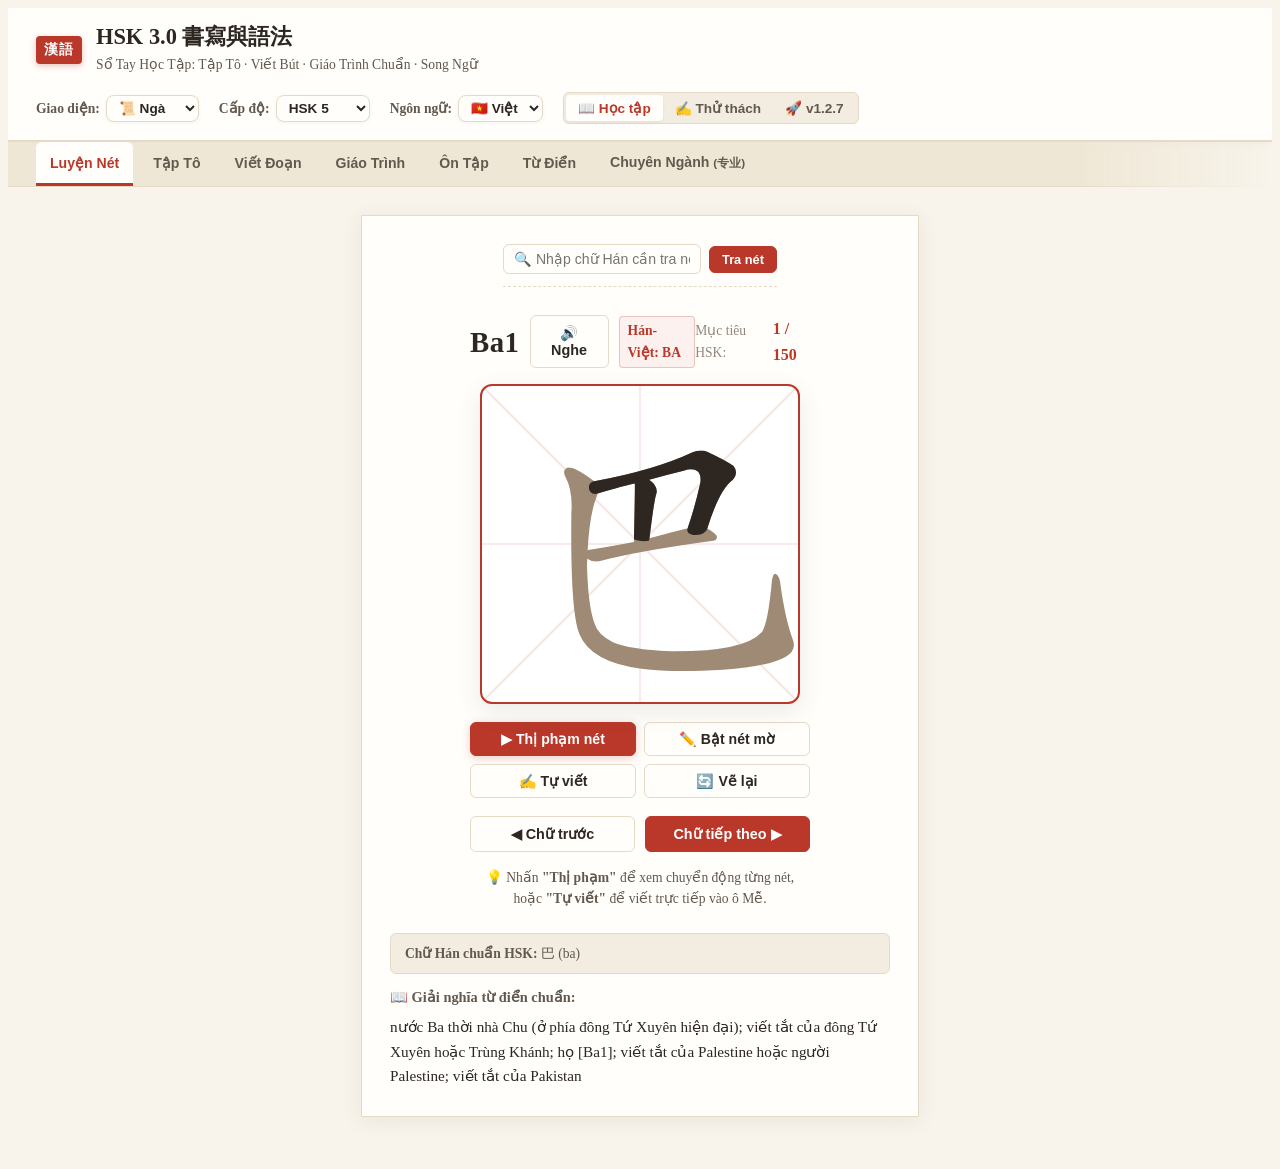
==== commit 41cc27b4: "fix(mobile): optimize mobile responsive toolbar in tracing mode & compact header select labels v1.2." ====
--- a/android/app/src/main/assets/index.html
+++ b/android/app/src/main/assets/index.html
@@ -30,10 +30,10 @@
           <div class="theme-selector-wrap">
             <span class="control-label">Giao diện:</span>
             <select id="theme-select" class="paper-select sm-select">
-              <option value="paper">📜 Giấy Ngà</option>
-              <option value="dark">🌙 Đêm</option>
+              <option value="paper">📜 Ngà</option>
+              <option value="dark">🌙 Tối</option>
               <option value="bamboo">🎋 Trúc</option>
-              <option value="notion">✨ Gọn</option>
+              <option value="notion">✨ Sáng</option>
             </select>
           </div>
 
@@ -54,8 +54,8 @@
           <div class="lang-selector-wrap">
             <span class="control-label" id="label-lang">Ngôn ngữ:</span>
             <select id="lang-select" class="paper-select sm-select">
-              <option value="vi" selected>🇻🇳 Tiếng Việt</option>
-              <option value="en">🇬🇧 English</option>
+              <option value="vi" selected>🇻🇳 Việt</option>
+              <option value="en">🇬🇧 Eng</option>
             </select>
           </div>
           <div class="mode-toggle">
--- a/android/app/src/main/assets/style.css
+++ b/android/app/src/main/assets/style.css
@@ -1084,6 +1084,7 @@
   font-size: 0.85rem;
   font-weight: 600;
   color: var(--ink-secondary);
+  white-space: nowrap;
 }
 
 .paper-select {
@@ -3330,6 +3331,24 @@
     color: #ffffff;
   }
 
+  /* 4.5 Thanh Công Cụ Tập Tô Tracing Toolbar trên di động */
+  .tracing-toolbar {
+    flex-direction: column !important;
+    align-items: stretch !important;
+    gap: 12px !important;
+    padding: 10px 12px !important;
+  }
+  .tracing-toolbar .toolbar-group {
+    display: flex !important;
+    flex-wrap: wrap !important;
+    gap: 8px !important;
+    width: 100% !important;
+  }
+  .tracing-toolbar .toolbar-group #tracing-select {
+    flex: 1 1 100% !important;
+    max-width: 100% !important;
+  }
+
   /* 5. Thẻ Tra Cứu Từ Điển & Tiêu Đề */
   .dict-header-banner {
     padding: 12px 14px !important;
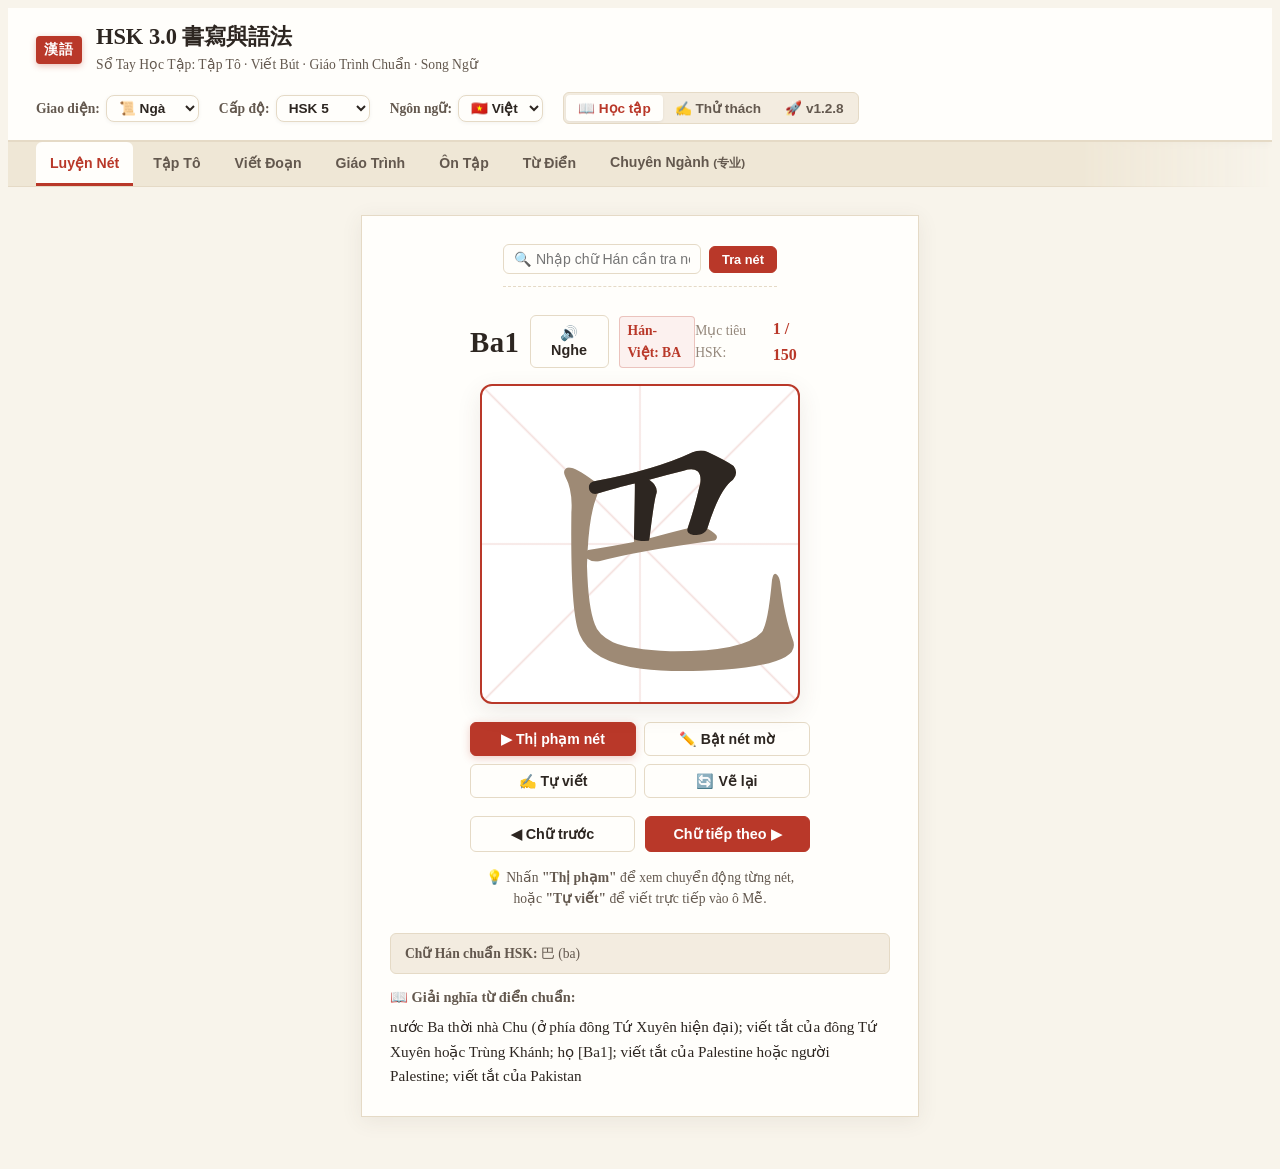
==== commit 661cc238: "feat(hybrid): live-sync GitHub Pages when online + auto-offline fallback + fix mobile UI v1.2.8" ====
--- a/android/app/src/main/assets/index.html
+++ b/android/app/src/main/assets/index.html
@@ -61,7 +61,7 @@
           <div class="mode-toggle">
             <button id="mode-study" class="mode-btn active">📖 Học tập</button>
             <button id="mode-quiz" class="mode-btn">✍️ Thử thách</button>
-            <button id="btn-manual-update-check" class="mode-btn" title="Kiểm tra bản cập nhật mới">🚀 v1.2.7</button>
+            <button id="btn-manual-update-check" class="mode-btn" title="Kiểm tra bản cập nhật mới">🚀 v1.2.8</button>
           </div>
         </div>
       </div>
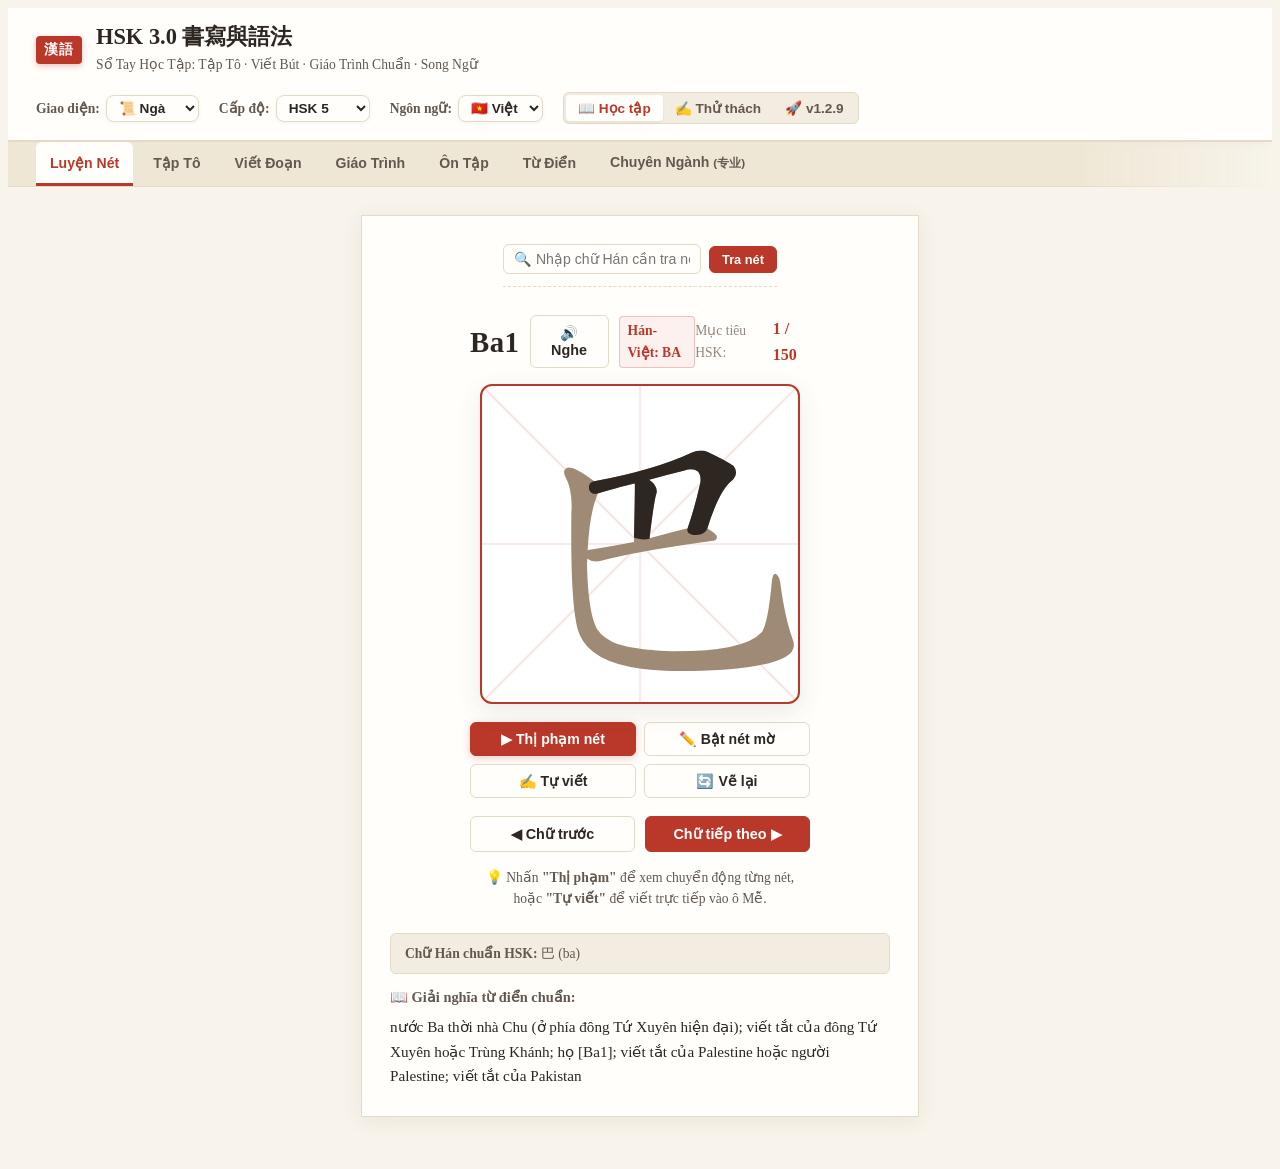
==== commit a39e9ff9: "fix(tabs): ensure tab click handlers execute 100% regardless of DOM state + restore fast local asset" ====
--- a/android/app/src/main/assets/index.html
+++ b/android/app/src/main/assets/index.html
@@ -61,7 +61,7 @@
           <div class="mode-toggle">
             <button id="mode-study" class="mode-btn active">📖 Học tập</button>
             <button id="mode-quiz" class="mode-btn">✍️ Thử thách</button>
-            <button id="btn-manual-update-check" class="mode-btn" title="Kiểm tra bản cập nhật mới">🚀 v1.2.8</button>
+            <button id="btn-manual-update-check" class="mode-btn" title="Kiểm tra bản cập nhật mới">🚀 v1.2.9</button>
           </div>
         </div>
       </div>
@@ -597,24 +597,6 @@
   <script src="practice_essays_data.js"></script>
   <script src="tcm_data.js"></script>
   <script src="specialized_tracks_data.js"></script>
-  <script>
-    // OTA Dynamic Data Loader: Nạp đè bản dữ liệu mới nhất từ bộ nhớ nếu có bản cập nhật OTA
-    (function() {
-      ['specialized_tracks_data.js', 'tcm_data.js', 'dict_data.js'].forEach(function(file) {
-        var otaCode = localStorage.getItem('hsk_ota_' + file);
-        if (otaCode) {
-          try {
-            var s = document.createElement('script');
-            s.text = otaCode;
-            document.body.appendChild(s);
-            console.log('⚡ Loaded OTA hot-update for ' + file);
-          } catch(e) {
-            console.warn('OTA load failed for ' + file, e);
-          }
-        }
-      });
-    })();
-  </script>
   <script src="srs_quiz_engine.js"></script>
   <script src="stroke_cache_db.js"></script>
   <script src="app.js"></script>
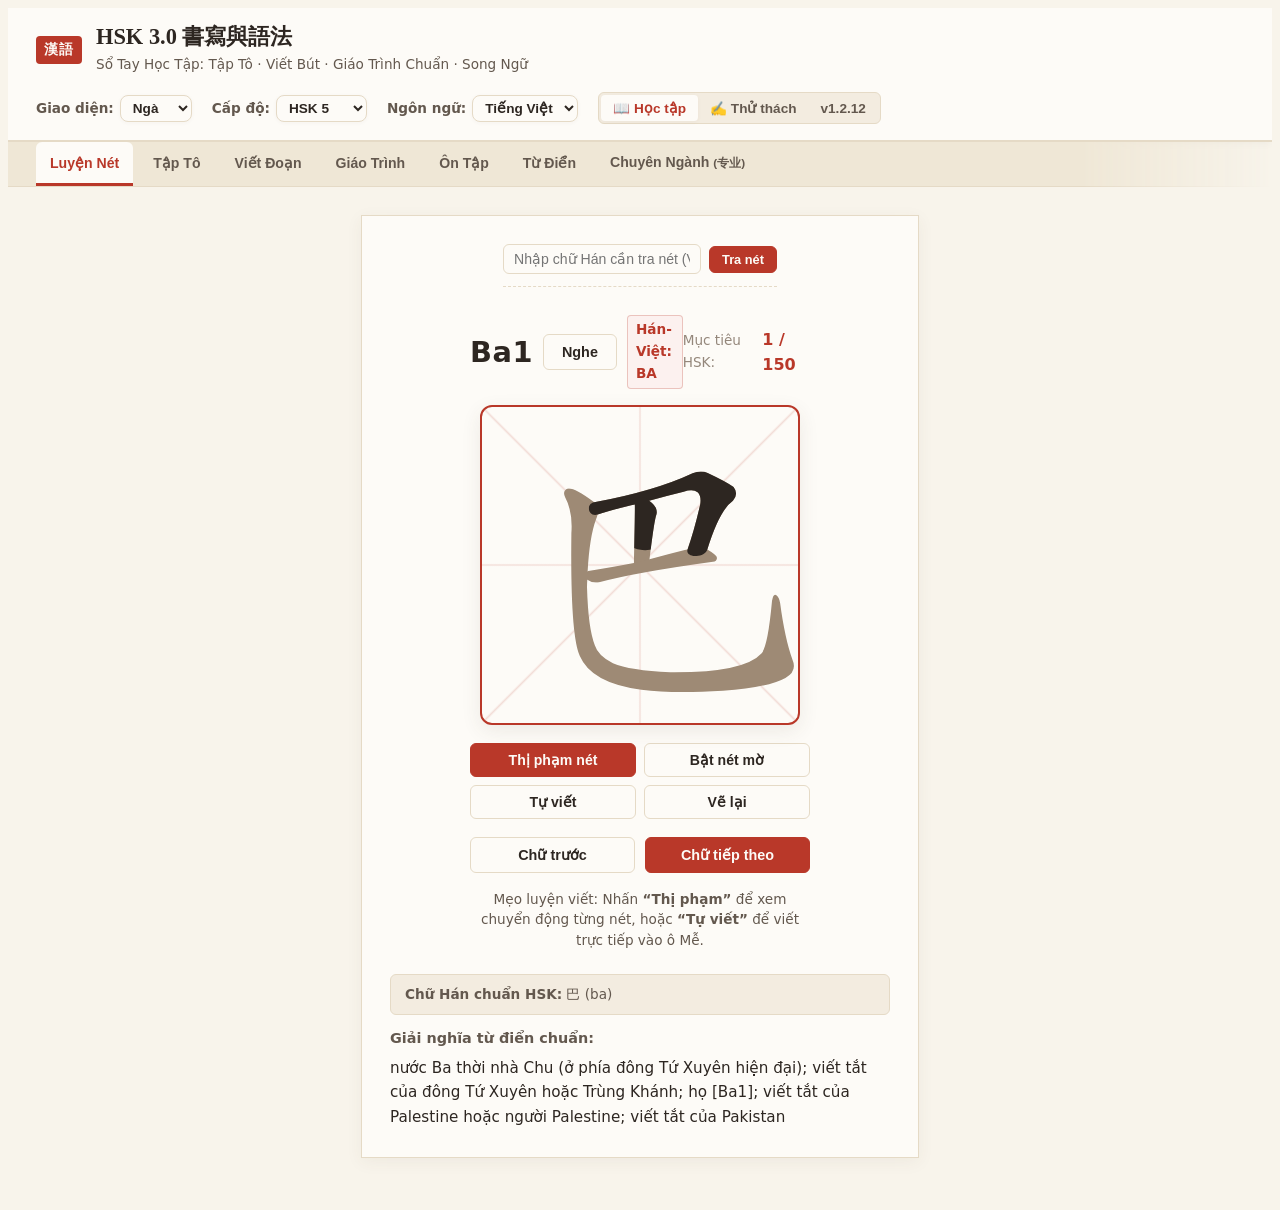
==== commit 21c9bb1e: "build(apk): update HSK_3.0.apk v1.2.12 (build 2026102501)" ====
--- a/android/app/src/main/assets/index.html
+++ b/android/app/src/main/assets/index.html
@@ -3,7 +3,8 @@
 <head>
   <meta charset="UTF-8">
   <meta name="viewport" content="width=device-width, initial-scale=1.0, maximum-scale=1.0, user-scalable=no, viewport-fit=cover">
-  <title>HSK 3.0 Thư Phòng — Luyện Viết & Giáo Trình Song Ngữ</title>
+  <title>HSK 3.0 Thư Phòng: Luyện Viết & Giáo Trình Song Ngữ</title>
+  <meta name="description" content="Sổ tay học tập HSK 3.0 phong cách thư phòng kinh điển: tập tô, luyện nét, giáo trình chuẩn và tra cứu từ điển Hán ngữ.">
   <link rel="preconnect" href="https://fonts.googleapis.com">
   <link rel="preconnect" href="https://fonts.gstatic.com" crossorigin>
   <link href="https://fonts.googleapis.com/css2?family=Noto+Serif+SC:wght@400;600;700&family=Noto+Sans:wght@400;500;600&family=Be+Vietnam+Pro:wght@400;500;600;700&display=swap" rel="stylesheet">
@@ -18,10 +19,10 @@
     <header class="book-header">
       <div class="header-inner">
         <div class="book-title-group">
-          <span class="seal-mark">漢語</span>
+          <span class="seal-mark" aria-hidden="true">漢語</span>
           <div class="title-text">
             <h1>HSK 3.0 書寫與語法</h1>
-            <span class="sub-title">Sổ Tay Học Tập: Tập Tô · Viết Bút · Giáo Trình Chuẩn · Song Ngữ</span>
+            <span class="sub-title">Sổ Tay Học Tập: Tập Tô, Viết Bút, Giáo Trình Chuẩn, Song Ngữ</span>
           </div>
         </div>
 
@@ -30,10 +31,10 @@
           <div class="theme-selector-wrap">
             <span class="control-label">Giao diện:</span>
             <select id="theme-select" class="paper-select sm-select">
-              <option value="paper">📜 Ngà</option>
-              <option value="dark">🌙 Tối</option>
-              <option value="bamboo">🎋 Trúc</option>
-              <option value="notion">✨ Sáng</option>
+              <option value="paper">Ngà</option>
+              <option value="dark">Tối</option>
+              <option value="bamboo">Trúc</option>
+              <option value="notion">Sáng</option>
             </select>
           </div>
 
@@ -46,7 +47,7 @@
               <option value="HSK4">HSK 4</option>
               <option value="HSK5" selected>HSK 5</option>
               <option value="HSK6">HSK 6</option>
-              <option value="HSK7-9">HSK 7–9</option>
+              <option value="HSK7-9">HSK 7-9</option>
             </select>
           </div>
 
@@ -54,14 +55,14 @@
           <div class="lang-selector-wrap">
             <span class="control-label" id="label-lang">Ngôn ngữ:</span>
             <select id="lang-select" class="paper-select sm-select">
-              <option value="vi" selected>🇻🇳 Việt</option>
-              <option value="en">🇬🇧 Eng</option>
+              <option value="vi" selected>Tiếng Việt</option>
+              <option value="en">English</option>
             </select>
           </div>
           <div class="mode-toggle">
-            <button id="mode-study" class="mode-btn active">📖 Học tập</button>
-            <button id="mode-quiz" class="mode-btn">✍️ Thử thách</button>
-            <button id="btn-manual-update-check" class="mode-btn" title="Kiểm tra bản cập nhật mới">🚀 v1.2.9</button>
+            <button id="mode-study" class="mode-btn active">Học tập</button>
+            <button id="mode-quiz" class="mode-btn">Thử thách</button>
+            <button id="btn-manual-update-check" class="mode-btn" title="Kiểm tra bản cập nhật mới">v1.2.12</button>
           </div>
         </div>
       </div>
@@ -102,7 +103,7 @@
         <div class="paper-card writing-studio-layout">
           <!-- Ô tìm kiếm & tra cứu cách viết chữ Hán tùy chọn -->
           <div class="char-lookup-bar">
-            <input type="text" id="custom-char-input" class="paper-input" placeholder="🔍 Nhập chữ Hán cần tra nét (VD: 我, 爱, 保)..." maxlength="10" autocomplete="off" />
+            <input type="text" id="custom-char-input" class="paper-input" placeholder="Nhập chữ Hán cần tra nét (VD: 我, 爱, 保)…" maxlength="10" autocomplete="off" />
             <button id="btn-custom-char-lookup" class="paper-btn primary-btn sm-btn">Tra nét</button>
           </div>
 
@@ -111,7 +112,7 @@
             <div class="char-header-row">
               <div class="char-reading-box">
                 <span id="char-pinyin" class="pinyin-large">bā</span>
-                <button id="char-audio-btn" class="paper-btn audio-btn" title="Phát âm chuẩn">🔊 Nghe</button>
+                <button id="char-audio-btn" class="paper-btn audio-btn" title="Phát âm chuẩn">Nghe</button>
                 <span id="char-hanviet" class="hanviet-badge">Hán-Việt: BA</span>
               </div>
               <div class="char-index-indicator">
@@ -125,29 +126,29 @@
             </div>
 
             <div class="writing-action-bar">
-              <button id="btn-animate" class="paper-btn active">▶ Thị phạm nét</button>
-              <button id="btn-toggle-outline" class="paper-btn">✏️ Bật nét mờ</button>
-              <button id="btn-quiz" class="paper-btn">✍️ Tự viết</button>
-              <button id="btn-reset" class="paper-btn">🔄 Vẽ lại</button>
+              <button id="btn-animate" class="paper-btn active">Thị phạm nét</button>
+              <button id="btn-toggle-outline" class="paper-btn">Bật nét mờ</button>
+              <button id="btn-quiz" class="paper-btn">Tự viết</button>
+              <button id="btn-reset" class="paper-btn">Vẽ lại</button>
             </div>
 
             <div class="nav-controls">
-              <button id="btn-prev-char" class="paper-btn">◀ Chữ trước</button>
-              <button id="btn-next-char" class="paper-btn primary-btn">Chữ tiếp theo ▶</button>
-            </div>
-
-            <p id="writing-status-tip" class="writing-tip">💡 Nhấn <strong>"Thị phạm"</strong> để xem chuyển động từng nét, hoặc <strong>"Tự viết"</strong> để viết trực tiếp vào ô Mễ.</p>
+              <button id="btn-prev-char" class="paper-btn">Chữ trước</button>
+              <button id="btn-next-char" class="paper-btn primary-btn">Chữ tiếp theo</button>
+            </div>
+
+            <p id="writing-status-tip" class="writing-tip">Mẹo luyện viết: Nhấn <strong>“Thị phạm”</strong> để xem chuyển động từng nét, hoặc <strong>“Tự viết”</strong> để viết trực tiếp vào ô Mễ.</p>
           </div>
 
           <!-- KHỐI BỔ TRỢ: TỪ GHÉP & GIẢI NGHĨA CHUẨN -->
           <div class="char-meta-panel">
             <div id="char-visual-anchor" class="char-visual-preview">
-              <div id="char-visual-desc" class="char-visual-desc">Đang tải từ ghép HSK...</div>
+              <div id="char-visual-desc" class="char-visual-desc">Đang tải từ ghép HSK…</div>
             </div>
 
             <div class="char-meaning-box">
-              <h4 class="section-label">📖 Giải nghĩa từ điển chuẩn:</h4>
-              <p id="char-meaning" class="meaning-text">Đang tải giải nghĩa...</p>
+              <h2 class="section-label">Giải nghĩa từ điển chuẩn:</h2>
+              <p id="char-meaning" class="meaning-text">Đang tải giải nghĩa…</p>
             </div>
           </div>
         </div>
@@ -162,9 +163,9 @@
               <select id="tracing-select" class="paper-select" style="max-width: 320px;">
                 <!-- Dynamically loaded essay / sentences -->
               </select>
-              <button id="btn-tracing-random" class="paper-btn sm-btn" title="Đổi ngẫu nhiên đoạn văn">🎲 Ngẫu nhiên</button>
-              <button id="btn-tracing-custom" class="paper-btn sm-btn primary-btn" title="Tự tạo đoạn văn theo từ vựng tự chọn">✨ Tự tạo đoạn</button>
-              <button id="btn-tracing-audio" class="paper-btn sm-btn">🔊 Nghe đọc</button>
+              <button id="btn-tracing-random" class="paper-btn sm-btn" title="Đổi ngẫu nhiên đoạn văn">Ngẫu nhiên</button>
+              <button id="btn-tracing-custom" class="paper-btn sm-btn primary-btn" title="Tự tạo đoạn văn theo từ vựng tự chọn">Tự tạo đoạn</button>
+              <button id="btn-tracing-audio" class="paper-btn sm-btn">Nghe đọc</button>
             </div>
 
             <div class="toolbar-group brush-controls">
@@ -177,15 +178,15 @@
               <button id="size-md" class="size-btn active">Vừa</button>
               <button id="size-lg" class="size-btn">Đậm</button>
               
-              <button id="btn-clear-tracing" class="paper-btn sm-btn" style="margin-left:8px;">🗑️ Xóa nét tô</button>
+              <button id="btn-clear-tracing" class="paper-btn sm-btn" style="margin-left:8px;">Xóa nét tô</button>
             </div>
           </div>
 
           <!-- Khung Tự Tạo Đoạn Văn Mẫu Theo Từ Vựng Tự Chọn (Custom Essay Generator) -->
           <div id="tracing-custom-panel" class="tracing-custom-panel" style="display: none;">
             <div class="custom-panel-head">
-              <strong>✨ Bộ Sinh Đoạn Văn Mẫu HSK Theo Từ Vựng Người Dùng Tự Chọn</strong>
-              <button id="btn-close-custom-panel" class="paper-btn sm-btn">✕ Đóng</button>
+              <strong>Bộ Sinh Đoạn Văn Mẫu HSK Theo Từ Vựng Người Dùng Tự Chọn</strong>
+              <button id="btn-close-custom-panel" class="paper-btn sm-btn">Đóng</button>
             </div>
             <div class="custom-panel-body">
               <div class="custom-input-row">
@@ -199,26 +200,26 @@
                   <option value="6">HSK 6</option>
                 </select>
                 <label class="custom-label" style="margin-left: 10px;">Nhập 2-5 từ vựng (phân tách bởi dấu phẩy):</label>
-                <input type="text" id="custom-essay-words" class="paper-input" placeholder="VD: 坚持, 健康, 锻炼 hoặc 苹果, 喜欢, 吃..." style="flex: 1; min-width: 220px;" />
-                <button id="btn-submit-generate-essay" class="paper-btn primary-btn sm-btn">🚀 Tạo đoạn & Luyện viết ngay</button>
+                <input type="text" id="custom-essay-words" class="paper-input" placeholder="VD: 坚持, 健康, 锻炼 hoặc 苹果, 喜欢, 吃…" style="flex: 1; min-width: 220px;" />
+                <button id="btn-submit-generate-essay" class="paper-btn primary-btn sm-btn">Tạo đoạn & Luyện viết ngay</button>
               </div>
             </div>
           </div>
 
           <!-- Khung hiển thị trọn vẹn 4 tầng đoạn văn tổng thể phía trên -->
           <div class="tracing-summary-box">
-            <div id="tracing-meaning-text">Đang tải đoạn văn mẫu...</div>
+            <div id="tracing-meaning-text">Đang tải đoạn văn mẫu…</div>
           </div>
 
           <!-- Trang giấy kẻ ô Mễ Tự Cách có chữ Hán in mờ & Canvas đè lên -->
           <div class="tracing-paper-viewport">
             <div class="tracing-sheet" id="tracing-sheet">
               <div id="mige-grid-container" class="mige-grid-container"></div>
-              <canvas id="tracing-canvas" class="tracing-canvas-overlay"></canvas>
+              <canvas id="tracing-canvas" class="tracing-canvas-overlay" aria-label="Bảng vẽ tập tô chữ Hán"></canvas>
             </div>
           </div>
           
-          <p class="tracing-instructions">💡 Mẹo tập tô: Đặt ngón tay hoặc bút cảm ứng Stylus lên trang giấy trên, tô đè nét mực theo từng chữ Hán in mờ từ trái sang phải như trong vở tập viết chữ Hán.</p>
+          <p class="tracing-instructions">Mẹo tập tô: Đặt ngón tay hoặc bút cảm ứng Stylus lên trang giấy trên, tô đè nét mực theo từng chữ Hán in mờ từ trái sang phải như trong vở tập viết chữ Hán.</p>
         </div>
       </section>
 
@@ -229,7 +230,7 @@
           <div class="paper-card sample-essay-card">
             <div class="card-header-bar">
               <div class="header-tag">
-                <span class="tag-icon">📑</span>
+                <span class="tag-icon" aria-hidden="true">文</span>
                 <span class="tag-text">Đoạn Văn Mẫu & Bóc Tách Cấu Trúc Song Ngữ</span>
               </div>
               <button id="btn-toggle-struct" class="paper-btn sm-btn">Ẩn/Hiện Phân Tích</button>
@@ -237,10 +238,10 @@
 
             <div class="sample-essay-body">
               <div class="annotated-box">
-                <div class="layer-zh" id="sample-essay-zh">Đang tải chữ Hán...</div>
-                <div class="layer-py" id="sample-essay-py">Đang tải pinyin...</div>
-                <div class="layer-hv" id="sample-essay-hv">Đang tải Hán-Việt...</div>
-                <div class="layer-vi" id="sample-essay-vi">Đang tải dịch nghĩa...</div>
+                <div class="layer-zh" id="sample-essay-zh">Đang tải chữ Hán…</div>
+                <div class="layer-py" id="sample-essay-py">Đang tải pinyin…</div>
+                <div class="layer-hv" id="sample-essay-hv">Đang tải Hán-Việt…</div>
+                <div class="layer-vi" id="sample-essay-vi">Đang tải dịch nghĩa…</div>
               </div>
             </div>
 
@@ -248,10 +249,10 @@
           </div>
 
           <!-- NỬA DƯỚI: Khung luyện viết học viên -->
-          <div class="paper-card active-writing-card">
+          <div class="paper-panel active-writing-panel">
             <div class="card-header-bar">
               <div class="header-tag">
-                <span class="tag-icon">✒️</span>
+                <span class="tag-icon" aria-hidden="true">筆</span>
                 <span class="tag-text">Khu Vực Luyện Viết Của Bạn</span>
               </div>
               <div class="essay-word-meter">
@@ -260,7 +261,7 @@
             </div>
 
             <div class="prompt-meta-box">
-              <p id="essay-guideline" class="prompt-desc">Đang tải đề bài...</p>
+              <p id="essay-guideline" class="prompt-desc">Đang tải đề bài…</p>
               
               <!-- Danh mục từ mới dạng Flashcard trực quan -->
               <div class="required-words-wrap">
@@ -270,14 +271,14 @@
             </div>
 
             <div class="textarea-wrapper">
-              <textarea id="essay-input" class="paper-textarea" rows="6" placeholder="Gõ hoặc viết đoạn văn tiếng Trung của bạn tại đây..."></textarea>
+              <textarea id="essay-input" class="paper-textarea" rows="6" placeholder="Gõ hoặc viết đoạn văn tiếng Trung của bạn tại đây…"></textarea>
             </div>
 
             <div id="checklist-section" class="rubric-checklist-box"></div>
 
             <div class="essay-bottom-bar">
-              <button id="btn-check-essay" class="paper-btn primary-btn">🔍 Đánh giá bài viết</button>
-              <button id="btn-copy-essay" class="paper-btn">📋 Sao chép</button>
+              <button id="btn-check-essay" class="paper-btn primary-btn">Đánh giá bài viết</button>
+              <button id="btn-copy-essay" class="paper-btn">Sao chép</button>
               <button id="btn-reset-essay" class="paper-btn">Xóa làm lại</button>
             </div>
 
@@ -292,7 +293,7 @@
         <div class="paper-card curriculum-card">
           <div class="card-header-bar">
             <div class="header-tag">
-              <span class="tag-icon">📚</span>
+              <span class="tag-icon" aria-hidden="true">書</span>
               <span class="tag-text">Bộ Giáo Trình Hán Ngữ Chuẩn HSK 1 - HSK 9 (160 Bài Học Toàn Diện)</span>
             </div>
             <div class="curriculum-selectors">
@@ -312,27 +313,28 @@
           </div>
 
           <div class="curriculum-lesson-header">
-            <h4 id="curr-lesson-title" class="lesson-title">Đang tải bài học...</h4>
+            <h3 id="curr-lesson-title" class="lesson-title">Đang tải bài học…</h3>
             <span id="curr-lesson-count" class="lesson-count-badge"></span>
           </div>
 
           <!-- Dải Tab Con Phân Mục Bài Học -->
           <div class="curr-subnav-bar">
-            <button class="curr-subtab-btn active" data-subtab="subtab-texts">📜 Bài Đọc & Hội Thoại (课文)</button>
-            <button class="curr-subtab-btn" data-subtab="subtab-grammar">💡 Ngữ Pháp Bài Học (语法)</button>
-            <button class="curr-subtab-btn" data-subtab="subtab-vocab">📝 Từ Mới Bài Học (生词)</button>
-            <button class="curr-subtab-btn" data-subtab="subtab-official-grammar">📊 Đề Cương HSK 3.0 (593 điểm)</button>
+            <button class="curr-subtab-btn active" data-subtab="subtab-texts">Bài Đọc & Hội Thoại (课文)</button>
+            <button class="curr-subtab-btn" data-subtab="subtab-grammar">Ngữ Pháp Bài Học (语法)</button>
+            <button class="curr-subtab-btn" data-subtab="subtab-vocab">Từ Mới Bài Học (生词)</button>
+            <button class="curr-subtab-btn" data-subtab="subtab-official-grammar">Đề Cương HSK 3.0 (593 điểm)</button>
+            <button class="curr-subtab-btn" data-subtab="subtab-library-grammar">Thư Viện 212 Ngữ Pháp HSK 4-6</button>
           </div>
 
           <!-- 1. Phân mục Bài Đọc & Hội thoại -->
           <div id="subtab-texts" class="curr-content-pane active">
             <div class="reading-focus-toolbar">
-              <span class="focus-toolbar-label">👁️ Chế độ luyện đọc:</span>
+              <span class="focus-toolbar-label">Chế độ luyện đọc:</span>
               <button id="btn-toggle-pinyin" class="focus-toggle-btn" title="Bật/Tắt hiển thị Pinyin">
-                <span>🔤 Pinyin:</span> <strong id="lbl-toggle-pinyin">HIỆN</strong>
+                <span>Pinyin:</span> <strong id="lbl-toggle-pinyin">HIỆN</strong>
               </button>
               <button id="btn-toggle-meaning" class="focus-toggle-btn" title="Bật/Tắt hiển thị Dịch nghĩa">
-                <span>🇻🇳 Dịch nghĩa:</span> <strong id="lbl-toggle-meaning">HIỆN</strong>
+                <span>Dịch nghĩa:</span> <strong id="lbl-toggle-meaning">HIỆN</strong>
               </button>
             </div>
             <div id="curr-texts-container" class="curr-text-container"></div>
@@ -355,20 +357,15 @@
             </div>
             <div id="curr-official-grammar-container" class="official-grammar-grid"></div>
           </div>
-        </div>
-
-
-
-        <!-- 3. Thư Viện 212 Điểm Ngữ Pháp -->
-        <div class="paper-card grammar-library-card">
-          <div class="card-header-bar">
-            <h3 class="gallery-title">📐 Thư Viện 212 Điểm Ngữ Pháp HSK 4–6</h3>
-          </div>
-          <div class="grammar-search-bar">
-            <input type="text" id="grammar-search-input" class="paper-search-input" placeholder="Tìm kiếm điểm ngữ pháp (ví dụ: 把, 被, 比, liên từ, bổ ngữ...)">
-            <span id="grammar-total-count" class="badge-total">212 điểm</span>
-          </div>
-          <div id="grammar-items-list" class="grammar-cards-scroll"></div>
+
+          <!-- 5. Phân mục Thư Viện 212 Điểm Ngữ Pháp HSK 4-6 -->
+          <div id="subtab-library-grammar" class="curr-content-pane">
+            <div class="grammar-search-bar">
+              <input type="text" id="grammar-search-input" class="paper-search-input" placeholder="Tìm kiếm điểm ngữ pháp (ví dụ: 把, 被, 比, liên từ, bổ ngữ…)">
+              <span id="grammar-total-count" class="badge-total">212 điểm</span>
+            </div>
+            <div id="grammar-items-list" class="grammar-cards-scroll"></div>
+          </div>
         </div>
       </section>
 
@@ -376,9 +373,9 @@
       <section id="tab-exercise" class="page-pane">
         <!-- Sub-Nav Phân Hệ Ôn Tập -->
         <div class="exercise-subnav-bar">
-          <button class="subnav-btn active" data-subtab="sub-quiz">📝 Thi Thử Trắc Nghiệm</button>
-          <button class="subnav-btn" data-subtab="sub-srs">🎴 Thẻ Nhớ SRS Flashcard</button>
-          <button class="subnav-btn" data-subtab="sub-sentence">🧩 Ghép Câu Ngữ Pháp</button>
+          <button class="subnav-btn active" data-subtab="sub-quiz">Thi Thử Trắc Nghiệm</button>
+          <button class="subnav-btn" data-subtab="sub-srs">Thẻ Nhớ SRS Flashcard</button>
+          <button class="subnav-btn" data-subtab="sub-sentence">Ghép Câu Ngữ Pháp</button>
         </div>
 
         <!-- SUBTAB 1: THI THỬ TRẮC NGHIỆM -->
@@ -401,7 +398,7 @@
                 <option value="10" selected>10 câu (Tiêu chuẩn)</option>
                 <option value="20">20 câu (Thử thách)</option>
               </select>
-              <button id="btn-start-quiz" class="paper-btn primary-btn sm-btn">🚀 Bắt đầu làm bài</button>
+              <button id="btn-start-quiz" class="paper-btn primary-btn sm-btn">Bắt đầu làm bài</button>
             </div>
           </div>
           <div id="quiz-container" class="quiz-display-area"></div>
@@ -419,7 +416,7 @@
                 <span class="stat-number" id="srs-total-deck">11.485</span>
                 <span class="stat-label">Tổng số thẻ</span>
               </div>
-              <button id="btn-reset-srs" class="paper-btn sm-btn">🔄 Làm mới phiên ôn</button>
+              <button id="btn-reset-srs" class="paper-btn sm-btn">Làm mới phiên ôn</button>
             </div>
           </div>
           <div id="srs-container" class="srs-display-area"></div>
@@ -429,14 +426,14 @@
         <div id="subtab-sentence" class="subtab-pane">
         <div class="exercise-split-layout">
           <!-- Phần A: Sắp xếp câu -->
-          <div class="paper-card exercise-box">
+          <div class="paper-panel exercise-box">
             <div class="card-header-bar">
               <span class="exercise-type-tag">一 · Sắp Xếp Câu (连词成句)</span>
               <span id="order-progress-tag" class="exercise-counter">Câu 1/12</span>
             </div>
 
             <p class="exercise-inst">Chạm vào các khối từ bên dưới theo đúng trật tự ngữ pháp để ghép thành câu:</p>
-            <p id="order-meaning-hint" class="meaning-hint-text">Dịch nghĩa...</p>
+            <p id="order-meaning-hint" class="meaning-hint-text">Dịch nghĩa…</p>
 
             <div id="order-drop-zone" class="paper-drop-tray">
               <span class="tray-empty-hint">Chạm vào các khối từ bên dưới để ghép câu</span>
@@ -447,14 +444,14 @@
             <div class="exercise-btn-row">
               <button id="btn-check-order" class="paper-btn primary-btn">Kiểm tra kết quả</button>
               <button id="btn-reset-order" class="paper-btn">Xếp lại</button>
-              <button id="btn-next-order" class="paper-btn">Câu tiếp theo ❯</button>
+              <button id="btn-next-order" class="paper-btn">Câu tiếp theo</button>
             </div>
 
             <div id="order-feedback" class="feedback-paper-card"></div>
           </div>
 
           <!-- Phần B: Sửa bệnh cú -->
-          <div class="paper-card exercise-box">
+          <div class="paper-panel exercise-box">
             <div class="card-header-bar">
               <span class="exercise-type-tag">二 · Sửa Câu Sai (病句修改)</span>
               <span id="bingju-type-badge" class="badge-small">Phân tích lỗi sai</span>
@@ -465,7 +462,7 @@
             <div id="bingju-segments-zone" class="bingju-choice-list"></div>
 
             <div class="exercise-btn-row">
-              <button id="btn-next-bingju" class="paper-btn">Câu bệnh cú tiếp ❯</button>
+              <button id="btn-next-bingju" class="paper-btn">Câu bệnh cú tiếp</button>
             </div>
 
             <div id="bingju-feedback" class="feedback-paper-card"></div>
@@ -481,22 +478,22 @@
               <span class="dict-seal">典</span>
               <div>
                 <h2 class="dict-main-title">Tra Cứu Từ Điển HSK 3.0 & Trung - Việt (字典)</h2>
-                <p class="dict-subtitle">11.470+ từ vựng chuẩn HSK 3.0 (Cấp 1 đến 7-9) · 122.000+ từ điển Trung - Việt hiện đại CC-CEDICT · Âm Hán-Việt & Phát âm</p>
+                <p class="dict-subtitle">11.470+ từ vựng chuẩn HSK 3.0 (Cấp 1 đến 7-9), 122.000+ từ điển Trung - Việt hiện đại CC-CEDICT, âm Hán-Việt &amp; phát âm</p>
               </div>
             </div>
           </div>
 
           <div class="dict-search-bar-wrap">
             <div class="dict-search-input-box">
-              <span class="dict-search-btn-icon">🔍</span>
-              <input type="text" id="dict-search-input" class="dict-search-input" placeholder="Hán tự, Pinyin, nghĩa..." autocomplete="off">
+              <span class="dict-search-btn-icon" aria-hidden="true">索</span>
+              <input type="text" id="dict-search-input" class="dict-search-input" placeholder="Hán tự, Pinyin, nghĩa…" autocomplete="off">
               <button id="dict-clear-btn" class="dict-clear-btn" title="Xóa tìm kiếm">✕</button>
             </div>
           </div>
 
           <div class="dict-filter-toolbar">
             <div class="dict-select-group">
-              <label for="dict-level-select" class="dict-select-label" id="lbl-dict-level">📊 Phân cấp HSK:</label>
+              <label for="dict-level-select" class="dict-select-label" id="lbl-dict-level">Phân cấp HSK:</label>
               <select id="dict-level-select" class="paper-select dict-dropdown-select">
                 <option value="all">Tất cả cấp độ HSK 1-9 (11.581 từ)</option>
                 <option value="1">HSK 1 (500 từ)</option>
@@ -506,35 +503,35 @@
                 <option value="5">HSK 5 (1.071 từ)</option>
                 <option value="6">HSK 6 (1.140 từ)</option>
                 <option value="7">HSK 7-9 & Chuyên ngành (5.636+ từ)</option>
-                <option value="full">🌐 Toàn diện Mở rộng (125.000+ từ CC-CEDICT)</option>
+                <option value="full">Toàn diện Mở rộng (125.000+ từ CC-CEDICT)</option>
               </select>
             </div>
 
             <div class="dict-select-group">
-              <label for="dict-topic-select" class="dict-select-label" id="lbl-dict-topic">🏷️ Chủ đề từ vựng:</label>
+              <label for="dict-topic-select" class="dict-select-label" id="lbl-dict-topic">Chủ đề từ vựng:</label>
               <select id="dict-topic-select" class="paper-select dict-dropdown-select">
-                <option value="all">🌟 Tất cả chủ đề</option>
-                <option value="favorite">⭐ Sổ tay từ vựng yêu thích đã lưu</option>
-                <option value="tcm">🌿 Y Học Cổ Truyền & Đông Y (433+ thuật ngữ)</option>
-                <option value="fruit">🍎 Hoa quả & Trái cây</option>
-                <option value="vegetable">🥦 Rau củ & Nông sản</option>
-                <option value="clothing">👗 Quần áo & Phụ kiện</option>
-                <option value="appliance">🔌 Đồ điện gia dụng</option>
-                <option value="daily_goods">🧴 Đồ dùng sinh hoạt</option>
-                <option value="food_drink">🍲 Ẩm thực & Món ăn</option>
-                <option value="medical_health">🏥 Y tế & Sức khỏe</option>
-                <option value="travel_transport">🚗 Giao thông & Đi lại</option>
-                <option value="education_study">📚 Trường học & Sách vở</option>
-                <option value="business_economy">💰 Mua sắm & Kinh tế</option>
-                <option value="animal_nature">🐾 Động vật & Tự nhiên</option>
-                <option value="family_love">👨👩👧 Gia đình & Con người</option>
-                <option value="emotion_mind">😊 Cảm xúc & Tâm lý</option>
+                <option value="all">Tất cả chủ đề</option>
+                <option value="favorite">Sổ tay từ vựng yêu thích đã lưu</option>
+                <option value="tcm">Y Học Cổ Truyền & Đông Y (433+ thuật ngữ)</option>
+                <option value="fruit">Hoa quả & Trái cây</option>
+                <option value="vegetable">Rau củ & Nông sản</option>
+                <option value="clothing">Quần áo & Phụ kiện</option>
+                <option value="appliance">Đồ điện gia dụng</option>
+                <option value="daily_goods">Đồ dùng sinh hoạt</option>
+                <option value="food_drink">Ẩm thực & Món ăn</option>
+                <option value="medical_health">Y tế & Sức khỏe</option>
+                <option value="travel_transport">Giao thông & Đi lại</option>
+                <option value="education_study">Trường học & Sách vở</option>
+                <option value="business_economy">Mua sắm & Kinh tế</option>
+                <option value="animal_nature">Động vật & Tự nhiên</option>
+                <option value="family_love">Gia đình & Con người</option>
+                <option value="emotion_mind">Cảm xúc & Tâm lý</option>
               </select>
             </div>
 
           </div>
           <div class="dict-stats-inline">
-            <span id="dict-count-info" class="dict-count-text">Đang tải cơ sở dữ liệu từ điển...</span>
+            <span id="dict-count-info" class="dict-count-text">Đang tải cơ sở dữ liệu từ điển…</span>
           </div>
         </div>
 
@@ -549,16 +546,16 @@
       <section id="tab-specialized" class="page-pane">
         <div class="specialized-header">
           <div class="specialized-title-wrap">
-            <h2 class="specialized-title">🏛️ Khóa Học Tiếng Trung Chuyên Ngành (专业汉语课程)</h2>
+            <h2 class="specialized-title">Khóa Học Tiếng Trung Chuyên Ngành (专业汉语课程)</h2>
             <p class="specialized-desc">Bóc tách từ vựng, mẫu câu đàm phán và bài đọc thực chiến theo từng lĩnh vực nghề nghiệp tiêu chuẩn.</p>
           </div>
           <!-- Track selector pills -->
           <div class="track-pills-bar" id="track-pills-bar">
-            <button class="track-pill active" data-track="tcm">🩺 Y Dược & Đông Y</button>
-            <button class="track-pill" data-track="business">💼 Thương Mại & Ngoại Thương</button>
-            <button class="track-pill" data-track="tech">💻 Công Nghệ & AI</button>
-            <button class="track-pill" data-track="legal">⚖️ Pháp Luật & Hợp Đồng</button>
-            <button class="track-pill" data-track="tourism">✈️ Du Lịch & Khách Sạn</button>
+            <button class="track-pill active" data-track="tcm">Y Dược & Đông Y</button>
+            <button class="track-pill" data-track="business">Thương Mại & Ngoại Thương</button>
+            <button class="track-pill" data-track="tech">Công Nghệ & AI</button>
+            <button class="track-pill" data-track="legal">Pháp Luật & Hợp Đồng</button>
+            <button class="track-pill" data-track="tourism">Du Lịch & Khách Sạn</button>
           </div>
         </div>
 
@@ -567,15 +564,15 @@
 
         <!-- Subtabs trong chuyên ngành -->
         <div class="track-subtabs-bar">
-          <button class="track-subtab-btn active" data-sub="vocab">📚 Thuật Ngữ Cốt Lõi (词汇)</button>
-          <button class="track-subtab-btn" data-sub="sentences">💬 Mẫu Câu Thực Chiến (句型)</button>
-          <button class="track-subtab-btn" data-sub="case">📜 Tình Huống & Bài Đọc (案例)</button>
+          <button class="track-subtab-btn active" data-sub="vocab">Thuật Ngữ Cốt Lõi (词汇)</button>
+          <button class="track-subtab-btn" data-sub="sentences">Mẫu Câu Thực Chiến (句型)</button>
+          <button class="track-subtab-btn" data-sub="case">Tình Huống & Bài Đọc (案例)</button>
         </div>
 
         <!-- Thanh tìm kiếm & thống kê số lượng thuật ngữ chuyên ngành -->
         <div class="track-filter-bar" id="track-filter-bar">
-          <input type="text" id="track-search-input" class="paper-input track-search-input" placeholder="🔍 Tìm nhanh thuật ngữ (Hán tự, Pinyin, Hán Việt, Tiếng Việt)...">
-          <span id="track-vocab-count" class="track-vocab-count">Đang tải...</span>
+          <input type="text" id="track-search-input" class="paper-input track-search-input" placeholder="Tìm nhanh thuật ngữ (Hán tự, Pinyin, Hán Việt, Tiếng Việt)…">
+          <span id="track-vocab-count" class="track-vocab-count">Đang tải…</span>
         </div>
 
         <!-- Nội dung chi tiết chuyên ngành -->
--- a/android/app/src/main/assets/style.css
+++ b/android/app/src/main/assets/style.css
@@ -1,13 +1,19 @@
-/* HỆ THỐNG 4 THEMES ĐA DẠNG: GIẤY NGÀ · ĐÊM ĐỌC · TRÚC DIỆP · TỐI GIẢN */
+/* Hallmark · v2.0.0 · theme: Vellum · genre: editorial · shape: app screen · scope: app · posture: full-palette · redesign: restyle · copy: verbatim */
+/* Hallmark · pre-emit critique: P4 H4 E4 S4 R4 V4 · weakest: S, unified card containment into paper panels with scholar hairline rules */
+
 :root, [data-theme="paper"] {
+  /* ==========================================================================
+     HALLMARK VELLUM & INK SCHOLAR TOKENS (THƯ PHÒNG KINH ĐIỂN)
+     ========================================================================== */
   --paper-bg: #f8f4eb;
-  --paper-card: #fffefb;
+  --paper-card: #fdfbf7;
   --paper-card-sub: #f3ece0;
   --tabs-bg: #efe7d6;
-  --canvas-bg: #ffffff;
+  --canvas-bg: #fdfbf7;
   --canvas-line: rgba(185, 56, 41, 0.15);
   --canvas-line-sub: rgba(185, 56, 41, 0.08);
   --canvas-border: #b93829;
+
   --hanzi-stroke: #2d2621;
   --hanzi-outline: #9e8a75;
   --hanzi-drawing: #b93829;
@@ -15,54 +21,292 @@
   --trace-punct-color: rgba(45, 38, 33, 0.45);
   --trace-brush-primary: #2d2621;
   --trace-brush-secondary: #b93829;
-  
+
   --ink-primary: #2d2621;
   --ink-secondary: #63584e;
   --ink-muted: #94877b;
+  --ink-on-accent: #fdfbf7;
+
   --vermilion: #b93829;
+  --vermilion-hover: #a22f21;
+  --vermilion-deep: #8b1d1d;
   --vermilion-soft: #fcf1ef;
+  --vermilion-tint: rgba(185, 56, 41, 0.08);
+  --vermilion-tint-hover: rgba(185, 56, 41, 0.15);
+  --vermilion-border: rgba(185, 56, 41, 0.25);
+  --vermilion-shadow: rgba(185, 56, 41, 0.30);
+
   --amber-gold: #c28334;
-  --bamboo-green: #2e6f40;
+  --amber-gold-soft: #fbf5ea;
+
+  --bamboo-green: #144923;
+  --bamboo-green-deep: #1b5e20;
+  --bamboo-green-soft: #edf7ee;
+  --bamboo-green-border: #81c784;
+  --bamboo-green-tint: rgba(46, 111, 64, 0.10);
+  --bamboo-green-shadow: rgba(46, 125, 50, 0.25);
+
   --border-paper: #e5dac6;
   --border-dark: #ccbeaa;
-  --shadow-book: 0 4px 20px rgba(78, 62, 45, 0.08);
+  --border-light: rgba(78, 62, 45, 0.12);
+  --border-subtle: rgba(78, 62, 45, 0.08);
+
+  --shadow-subtle: 0 1px 4px rgba(78, 62, 45, 0.04);
+  --shadow-book: 0 4px 16px rgba(78, 62, 45, 0.06);
+  --shadow-elevation: 0 6px 20px rgba(78, 62, 45, 0.09);
+  --shadow-header: 0 2px 8px rgba(0, 0, 0, 0.03);
+  --shadow-card: 0 2px 8px rgba(0, 0, 0, 0.06);
+  --shadow-card-hover: 0 4px 12px rgba(0, 0, 0, 0.08);
+  --shadow-toast: 0 8px 24px rgba(0, 0, 0, 0.18);
+  --shadow-focus: 0 0 0 3px rgba(185, 56, 41, 0.15);
+  --shadow-tab-active: 0 2px 6px rgba(185, 56, 41, 0.25);
+  --shadow-white-pill: 0 2px 6px rgba(255, 255, 255, 0.35);
+
+  --color-error: #b71c1c;
+  --color-error-bg: #fbeeeb;
+  --color-error-border: #c62828;
+  --color-success: #1b5e20;
+  --color-success-bg: #edf7ee;
+  --color-success-border: #2e7d32;
+
+  --color-accent-blue: #2563eb;
+  --color-accent-blue-bg: rgba(59, 130, 246, 0.12);
+  --color-accent-green-tag: #059669;
+  --color-accent-green-tag-bg: rgba(16, 185, 129, 0.12);
+
+  --color-grammar-purple: #6d28d9;
+  --color-grammar-purple-hover: #5b21b6;
+  --color-grammar-purple-bg: rgba(139, 92, 246, 0.08);
+  --color-grammar-purple-bg-hover: rgba(139, 92, 246, 0.18);
+  --color-grammar-purple-border: #7e4bd6;
+
+  --color-vocab-orange: #c2410c;
+  --color-vocab-orange-hover: #ea580c;
+  --color-vocab-orange-bg: rgba(249, 115, 22, 0.08);
+  --color-vocab-orange-bg-hover: rgba(249, 115, 22, 0.18);
+  --color-vocab-orange-border: #f97316;
+
+  --color-srs-again: #c62828;
+  --color-srs-hard: #ef6c00;
+  --color-srs-good: #2e7d32;
+  --color-srs-easy: #1565c0;
+
+  --color-fav-gold: #b45309;
+  --color-fav-bg: #fefce8;
+  --color-fav-border: #fde68a;
+  --color-fav-saved-bg: #fef08a;
+  --color-fav-saved-text: #92400e;
+
+  --track-crimson: #d4634d;
+  --track-crimson-hover: #7a1f20;
+  --track-crimson-bg: #faece1;
+  --track-crimson-tint: rgba(158, 42, 43, 0.05);
+  --track-crimson-shadow: rgba(158, 42, 43, 0.25);
+  --track-border: #d4c5b9;
+  --track-border-accent: #c44d34;
+  --track-pill-bg: #fff8f0;
+  --track-pill-color: #55524f;
+  --track-hero-bg: #f7f1ea;
+  --track-hero-border: #e2d7cb;
+  --track-title: #2b2826;
+  --track-sub: #5c554e;
+  --track-level-bg: #ede3d7;
+  --track-level-color: var(--track-level-color);
+  --track-subtab-border: #e0d4c5;
+  --track-filter-bg: #fbf9f6;
+  --track-filter-border: #e8e2d9;
+  --track-search-border: #d4c8ba;
+  --track-count-color: var(--track-count-color);
+  --track-card-border: #e5ded6;
+  --track-vocab-zh: #1f1d1b;
+  --track-vocab-py: #9e2a2b;
+  --track-vocab-hv-bg: #f4eee7;
+  --track-vocab-hv-color: var(--track-count-color);
+  --track-vocab-mean: #3d3a37;
+  --track-vocab-ex-bg: #fdfaf6;
+  --track-vocab-ex-border: #d8c5b2;
+  --track-vocab-ex-color: #55524f;
+  --track-vocab-ex-zh: #22201e;
+  --track-sentence-border: #e2dbd2;
+  --track-case-border: #e0d7cb;
+  --track-case-title: #8b2626;
+  --track-case-title-border: #d5c8b8;
+  --track-case-zh: #242220;
+  --track-case-vi: #524d47;
+  --track-case-vi-bg: #fbf8f4;
+
+  --focus-toolbar-bg: #f5efe6;
+  --focus-toolbar-border: #e5ddcf;
+  --focus-toolbar-label: #6b5b4d;
+  --focus-btn-bg: #fdfbf7;
+  --focus-btn-border: #d5c8b8;
+  --focus-btn-color: var(--focus-btn-color);
+  --focus-btn-off-bg: #e5ddcf;
+  --focus-btn-off-color: #4a3f35;
+
+  --dict-badge-bg: rgba(0, 0, 0, 0.45);
+  --dict-badge-border: rgba(255, 255, 255, 0.20);
+  --dict-watermark: rgba(255, 255, 255, 0.08);
+
+  --font-display: "Noto Serif SC", "SimSun", "STSong", serif;
+  --font-body: "Be Vietnam Pro", "Noto Sans", system-ui, sans-serif;
+  --font-chinese: "Noto Serif SC", "SimSun", "STSong", serif;
+  --font-kaiti: "Noto Serif SC", "SimSun", serif;
+  --font-pinyin: "Noto Sans", system-ui, sans-serif;
+  --font-latin: "Be Vietnam Pro", "Noto Sans", system-ui, sans-serif;
+  --font-mono: ui-monospace, SFMono-Regular, "SF Mono", Menlo, Consolas, monospace;
 }
 
 [data-theme="dark"] {
-  --paper-bg: #0f141c;         /* Nền tổng thể tối than chì trầm dịu mắt */
-  --paper-card: #181f2a;       /* Nền card tối đồng bộ */
-  --paper-card-sub: #222b3a;   /* Khối phụ tối dịu mắt */
-  --tabs-bg: #141a24;          /* Dải tab tối, không bị trắng chói */
-  --canvas-bg: #141a24;        /* Nền ô tập tô tối đồng bộ */
-  --canvas-line: rgba(224, 159, 88, 0.35);         /* Designer recommendation: Tăng tương phản đường kẻ Mễ */
+  --paper-bg: #14181f;
+  --paper-card: #1c232f;
+  --paper-card-sub: #252e3d;
+  --tabs-bg: #18202b;
+  --canvas-bg: #18202b;
+  --canvas-line: rgba(224, 159, 88, 0.35);
   --canvas-line-sub: rgba(224, 159, 88, 0.18);
   --canvas-border: #475569;
-  --hanzi-stroke: #f8fafc;     /* Chữ Hán nét trắng kem sáng rõ nét */
-  --hanzi-outline: #475569;    /* Nét viền xám mờ */
-  --hanzi-drawing: #fbbf24;    /* Nét vẽ vàng kim */
-  --trace-shadow-char: rgba(248, 250, 252, 0.60);  /* Designer recommendation: Tăng opacity nét mờ tập tô đạt 5.2:1 */
+
+  --hanzi-stroke: #f5f0e6;
+  --hanzi-outline: #475569;
+  --hanzi-drawing: #fbbf24;
+  --trace-shadow-char: rgba(245, 240, 230, 0.60);
   --trace-punct-color: #cbd5e1;
-  --trace-brush-primary: #f8fafc;                  /* Nét vẽ chính: Trắng ngọc rõ ràng */
-  --trace-brush-secondary: #f87171;                /* Nét vẽ son: Đỏ hồng sáng */
-  
-  --ink-primary: #f1f5f9;      /* Chữ chính trắng sáng */
-  --ink-secondary: #cbd5e1;    /* Chữ phụ xám sáng */
-  --ink-muted: #94a3b8;        /* Chữ mờ */
-  --vermilion: #e09f58;        /* Điểm nhấn vàng cam ấm */
+  --trace-brush-primary: #f5f0e6;
+  --trace-brush-secondary: #f87171;
+
+  --ink-primary: #f5f0e6;
+  --ink-secondary: #cbd5e1;
+  --ink-muted: #94a3b8;
+  --ink-on-accent: #14181f;
+
+  --vermilion: #e09f58;
+  --vermilion-hover: #f59e0b;
+  --vermilion-deep: #b45309;
   --vermilion-soft: rgba(224, 159, 88, 0.15);
+  --vermilion-tint: rgba(224, 159, 88, 0.10);
+  --vermilion-tint-hover: rgba(224, 159, 88, 0.20);
+  --vermilion-border: rgba(224, 159, 88, 0.30);
+  --vermilion-shadow: rgba(224, 159, 88, 0.30);
+
   --amber-gold: #fbbf24;
-  --bamboo-green: #34d399;
-  --border-paper: #283345;     /* Viền tối đồng bộ */
+  --amber-gold-soft: rgba(251, 191, 36, 0.12);
+  --bamboo-green: #144923;
+  --bamboo-green-deep: #143e21;
+  --bamboo-green-soft: rgba(52, 211, 153, 0.12);
+  --bamboo-green-border: #34d399;
+  --bamboo-green-tint: rgba(52, 211, 153, 0.10);
+  --bamboo-green-shadow: rgba(52, 211, 153, 0.25);
+
+  --border-paper: #283345;
   --border-dark: #37455c;
-  --shadow-book: 0 4px 20px rgba(0, 0, 0, 0.4);
+  --border-light: rgba(255, 255, 255, 0.08);
+  --border-subtle: rgba(255, 255, 255, 0.05);
+
+  --shadow-subtle: 0 1px 4px rgba(0, 0, 0, 0.25);
+  --shadow-book: 0 4px 16px rgba(0, 0, 0, 0.35);
+  --shadow-elevation: 0 6px 20px rgba(0, 0, 0, 0.45);
+  --shadow-header: 0 2px 8px rgba(0, 0, 0, 0.20);
+  --shadow-card: 0 2px 8px rgba(0, 0, 0, 0.20);
+  --shadow-card-hover: 0 4px 12px rgba(0, 0, 0, 0.30);
+  --shadow-toast: 0 8px 24px rgba(0, 0, 0, 0.45);
+  --shadow-focus: 0 0 0 3px rgba(224, 159, 88, 0.20);
+  --shadow-tab-active: 0 2px 6px rgba(224, 159, 88, 0.25);
+  --shadow-white-pill: 0 2px 6px rgba(0, 0, 0, 0.35);
+
+  --color-error: #f87171;
+  --color-error-bg: rgba(248, 113, 113, 0.12);
+  --color-error-border: #f87171;
+  --color-success: #34d399;
+  --color-success-bg: rgba(52, 211, 153, 0.12);
+  --color-success-border: #34d399;
+
+  --color-accent-blue: #60a5fa;
+  --color-accent-blue-bg: rgba(96, 165, 250, 0.12);
+  --color-accent-green-tag: #34d399;
+  --color-accent-green-tag-bg: rgba(52, 211, 153, 0.12);
+
+  --color-grammar-purple: #c084fc;
+  --color-grammar-purple-hover: #d8b4fe;
+  --color-grammar-purple-bg: rgba(192, 132, 252, 0.12);
+  --color-grammar-purple-bg-hover: rgba(192, 132, 252, 0.20);
+  --color-grammar-purple-border: #9b54e8;
+
+  --color-vocab-orange: #fb923c;
+  --color-vocab-orange-hover: #fdba74;
+  --color-vocab-orange-bg: rgba(249, 115, 22, 0.15);
+  --color-vocab-orange-bg-hover: rgba(249, 115, 22, 0.22);
+  --color-vocab-orange-border: #f97316;
+
+  --color-srs-again: #f87171;
+  --color-srs-hard: #fbbf24;
+  --color-srs-good: #34d399;
+  --color-srs-easy: #60a5fa;
+
+  --color-fav-gold: #fbbf24;
+  --color-fav-bg: rgba(251, 191, 36, 0.10);
+  --color-fav-border: #fbbf24;
+  --color-fav-saved-bg: rgba(251, 191, 36, 0.20);
+  --color-fav-saved-text: #fde68a;
+
+  --track-crimson: #d4634d;
+  --track-crimson-hover: #73181a;
+  --track-crimson-bg: rgba(224, 159, 88, 0.15);
+  --track-crimson-tint: rgba(224, 159, 88, 0.10);
+  --track-crimson-shadow: rgba(224, 159, 88, 0.25);
+  --track-border: #37455c;
+  --track-border-accent: #f59e0b;
+  --track-pill-bg: #222b3a;
+  --track-pill-color: #cbd5e1;
+  --track-hero-bg: #1c232f;
+  --track-hero-border: #283345;
+  --track-title: #f5f0e6;
+  --track-sub: #cbd5e1;
+  --track-level-bg: #252e3d;
+  --track-level-color: #e09f58;
+  --track-subtab-border: #283345;
+  --track-filter-bg: #1c232f;
+  --track-filter-border: #283345;
+  --track-search-border: #37455c;
+  --track-count-color: #e09f58;
+  --track-card-border: #283345;
+  --track-vocab-zh: #f5f0e6;
+  --track-vocab-py: #e09f58;
+  --track-vocab-hv-bg: #252e3d;
+  --track-vocab-hv-color: #cbd5e1;
+  --track-vocab-mean: #cbd5e1;
+  --track-vocab-ex-bg: #18202b;
+  --track-vocab-ex-border: #37455c;
+  --track-vocab-ex-color: #94a3b8;
+  --track-vocab-ex-zh: #f5f0e6;
+  --track-sentence-border: #283345;
+  --track-case-border: #283345;
+  --track-case-title: #e09f58;
+  --track-case-title-border: #37455c;
+  --track-case-zh: #f5f0e6;
+  --track-case-vi: #cbd5e1;
+  --track-case-vi-bg: #18202b;
+
+  --focus-toolbar-bg: #1c232f;
+  --focus-toolbar-border: #283345;
+  --focus-toolbar-label: #cbd5e1;
+  --focus-btn-bg: #252e3d;
+  --focus-btn-border: #37455c;
+  --focus-btn-color: #f5f0e6;
+  --focus-btn-off-bg: #18202b;
+  --focus-btn-off-color: #94a3b8;
+
+  --dict-badge-bg: rgba(0, 0, 0, 0.65);
+  --dict-badge-border: rgba(255, 255, 255, 0.15);
+  --dict-watermark: rgba(255, 255, 255, 0.05);
 }
 
 [data-theme="bamboo"] {
   --paper-bg: #f2f7f2;
-  --paper-card: #ffffff;
+  --paper-card: #f9fcf9;
   --paper-card-sub: #e6f0e6;
   --tabs-bg: #dceadc;
-  --canvas-bg: #ffffff;
+  --canvas-bg: #f9fcf9;
   --canvas-line: rgba(46, 111, 64, 0.15);
   --canvas-line-sub: rgba(46, 111, 64, 0.08);
   --canvas-border: #2e6f40;
@@ -73,25 +317,33 @@
   --trace-punct-color: rgba(27, 56, 35, 0.45);
   --trace-brush-primary: #1b3823;
   --trace-brush-secondary: #2e6f40;
-  
+
   --ink-primary: #1b3823;
   --ink-secondary: #3b5e44;
   --ink-muted: #6f8c76;
+  --ink-on-accent: #f9fcf9;
   --vermilion: #2e6f40;
+  --vermilion-hover: #166534;
+  --vermilion-deep: #14532d;
   --vermilion-soft: #edf7ee;
+  --vermilion-tint: rgba(46, 111, 64, 0.08);
+  --vermilion-tint-hover: rgba(46, 111, 64, 0.15);
+  --vermilion-border: rgba(46, 111, 64, 0.25);
+  --vermilion-shadow: rgba(46, 111, 64, 0.25);
+
   --amber-gold: #15803d;
-  --bamboo-green: #166534;
+  --bamboo-green: #144923;
   --border-paper: #cfe0d0;
   --border-dark: #b5cbb7;
-  --shadow-book: 0 4px 20px rgba(46, 111, 64, 0.08);
+  --shadow-book: 0 4px 16px rgba(46, 111, 64, 0.08);
 }
 
 [data-theme="notion"] {
-  --paper-bg: #f9fafb;
-  --paper-card: #ffffff;
+  --paper-bg: #f8f9fa;
+  --paper-card: #fdfdfd;
   --paper-card-sub: #f3f4f6;
-  --tabs-bg: #f3f4f6;
-  --canvas-bg: #ffffff;
+  --tabs-bg: #f1f3f5;
+  --canvas-bg: #fdfdfd;
   --canvas-line: rgba(37, 99, 235, 0.15);
   --canvas-line-sub: rgba(37, 99, 235, 0.08);
   --canvas-border: #2563eb;
@@ -102,17 +354,45 @@
   --trace-punct-color: rgba(17, 24, 39, 0.45);
   --trace-brush-primary: #111827;
   --trace-brush-secondary: #2563eb;
-  
+
   --ink-primary: #111827;
   --ink-secondary: #4b5563;
   --ink-muted: #9ca3af;
+  --ink-on-accent: #fdfdfd;
   --vermilion: #2563eb;
+  --vermilion-hover: #1d4ed8;
+  --vermilion-deep: #1e40af;
   --vermilion-soft: #eff6ff;
+  --vermilion-tint: rgba(37, 99, 235, 0.08);
+  --vermilion-tint-hover: rgba(37, 99, 235, 0.15);
+  --vermilion-border: rgba(37, 99, 235, 0.25);
+  --vermilion-shadow: rgba(37, 99, 235, 0.25);
+
   --amber-gold: #0284c7;
   --bamboo-green: #059669;
   --border-paper: #e5e7eb;
   --border-dark: #d1d5db;
-  --shadow-book: 0 4px 20px rgba(0, 0, 0, 0.05);
+  --shadow-book: 0 4px 16px rgba(0, 0, 0, 0.05);
+}
+
+
+html, body {
+  overflow-x: clip;
+}
+
+@media (prefers-reduced-motion: reduce) {
+  *, *::before, *::after {
+    animation-duration: 0.01ms !important;
+    animation-iteration-count: 1 !important;
+    transition-duration: 0.01ms !important;
+    scroll-behavior: auto !important;
+  }
+}
+
+.paper-panel {
+  background: var(--paper-card);
+  border: 1px solid var(--border-paper);
+  border-radius: 4px;
 }
 
 * {
@@ -143,7 +423,7 @@
   background-color: var(--paper-card);
   border-bottom: 2px solid var(--border-paper);
   padding: 16px 28px;
-  box-shadow: 0 2px 8px rgba(0, 0, 0, 0.03);
+  box-shadow: var(--shadow-header);
 }
 
 .header-inner {
@@ -162,17 +442,18 @@
 
 .seal-mark {
   background-color: var(--vermilion);
-  color: #fff;
+  color: var(--ink-on-accent);
   font-family: var(--font-chinese);
   font-size: 1.15rem;
   font-weight: 700;
   padding: 6px 10px;
   border-radius: 4px;
-  box-shadow: 0 2px 6px rgba(185, 56, 41, 0.3);
+  box-shadow: var(--shadow-vermilion);
   letter-spacing: 2px;
 }
 
 .title-text h1 {
+  text-wrap: balance;
   font-family: var(--font-chinese);
   font-size: 1.4rem;
   font-weight: 700;
@@ -180,7 +461,7 @@
   line-height: 1.2;
 }
 
-.title-text .sub-title {
+.sub-title {
   font-size: 0.85rem;
   color: var(--ink-secondary);
   font-weight: 500;
@@ -213,7 +494,7 @@
   font-weight: 600;
   font-size: 0.85rem;
   cursor: pointer;
-  transition: all 0.2s;
+  transition: color 0.2s, background-color 0.2s, border-color 0.2s, box-shadow 0.2s, transform 0.2s;
 }
 
 .lvl-btn:hover {
@@ -222,7 +503,7 @@
 
 .lvl-btn.active {
   background: var(--vermilion);
-  color: #fff;
+  color: var(--ink-on-accent);
   border-color: var(--vermilion);
 }
 
@@ -243,13 +524,13 @@
   font-weight: 600;
   color: var(--ink-secondary);
   cursor: pointer;
-  transition: all 0.2s;
+  transition: color 0.2s, background-color 0.2s, border-color 0.2s, box-shadow 0.2s, transform 0.2s;
 }
 
 .mode-btn.active {
   background: var(--paper-card);
   color: var(--vermilion);
-  box-shadow: 0 1px 3px rgba(0,0,0,0.06);
+  box-shadow: var(--shadow-subtle);
 }
 
 /* 2. Mục lục / Tab điều hướng */
@@ -277,7 +558,7 @@
   align-items: center;
   gap: 6px;
   border-bottom: 3px solid transparent;
-  transition: all 0.2s;
+  transition: color 0.2s, background-color 0.2s, border-color 0.2s, box-shadow 0.2s, transform 0.2s;
   white-space: nowrap;
 }
 
@@ -285,14 +566,14 @@
   font-family: var(--font-chinese);
   font-weight: 700;
   color: var(--vermilion);
-  background: rgba(185, 56, 41, 0.1);
+  background: var(--vermilion-tint);
   padding: 1px 6px;
   border-radius: 4px;
 }
 
 .tab-btn:hover {
   color: var(--ink-primary);
-  background: rgba(255, 255, 255, 0.4);
+  background: var(--border-light);
 }
 
 .tab-btn.active {
@@ -337,7 +618,7 @@
   font-size: 0.9rem;
   font-weight: 600;
   cursor: pointer;
-  transition: all 0.2s;
+  transition: color 0.2s, background-color 0.2s, border-color 0.2s, box-shadow 0.2s, transform 0.2s;
   display: inline-flex;
   align-items: center;
   justify-content: center;
@@ -351,12 +632,12 @@
 
 .paper-btn.primary-btn {
   background: var(--vermilion);
-  color: #fff;
+  color: var(--ink-on-accent);
   border-color: var(--vermilion);
 }
 
 .paper-btn.primary-btn:hover {
-  background: #a22f21;
+  background: var(--vermilion-hover);
 }
 
 .sm-btn {
@@ -405,7 +686,7 @@
   display: inline-block;
   background: var(--vermilion-soft);
   color: var(--vermilion);
-  border: 1px solid rgba(185, 56, 41, 0.25);
+  border: 1px solid var(--vermilion-border);
   font-weight: 700;
   font-size: 0.85rem;
   padding: 3px 8px;
@@ -475,7 +756,7 @@
   background: var(--canvas-bg);
   border: 2px solid var(--canvas-border);
   border-radius: 12px;
-  box-shadow: 0 8px 24px rgba(78, 62, 45, 0.1);
+  box-shadow: var(--shadow-elevation);
   position: relative;
   display: flex;
   align-items: center;
@@ -526,9 +807,9 @@
 
 .writing-action-bar .paper-btn.active {
   background: var(--vermilion) !important;
-  color: #ffffff !important;
+  color: var(--ink-on-accent) !important;
   border-color: var(--vermilion) !important;
-  box-shadow: 0 2px 8px rgba(185, 56, 41, 0.25);
+  box-shadow: var(--shadow-vermilion);
 }
 
 .writing-tip {
@@ -580,7 +861,7 @@
 /* Khối văn bản 4 tầng */
 .annotated-box {
   background: var(--paper-card-sub);
-  border-left: 4px solid var(--vermilion);
+  border: 1px solid var(--border-paper); background: var(--paper-card-sub);
   padding: 18px 22px;
   border-radius: 6px;
   margin-bottom: 18px;
@@ -689,7 +970,7 @@
 .vocab-card {
   background: var(--paper-card);
   border: 1px solid var(--border-paper);
-  border-left: 3px solid var(--vermilion);
+  border: 1px solid var(--border-paper);
   border-radius: 6px;
   padding: 10px 14px;
 }
@@ -736,7 +1017,7 @@
 .paper-textarea:focus {
   outline: none;
   border-color: var(--vermilion);
-  box-shadow: 0 0 0 3px rgba(185, 56, 41, 0.1);
+  box-shadow: var(--shadow-focus);
 }
 
 .essay-word-meter {
@@ -789,13 +1070,13 @@
 }
 
 .feedback-paper-card.success {
-  background: rgba(46, 111, 64, 0.1);
+  background: var(--bamboo-green-tint);
   border: 1px solid var(--bamboo-green);
   color: var(--bamboo-green);
 }
 
 .feedback-paper-card.warning {
-  background: rgba(185, 56, 41, 0.1);
+  background: var(--vermilion-tint);
   border: 1px solid var(--vermilion);
   color: var(--vermilion);
 }
@@ -826,7 +1107,7 @@
 .badge-total {
   background: var(--vermilion-soft);
   color: var(--vermilion);
-  border: 1px solid rgba(185, 56, 41, 0.3);
+  border: 1px solid var(--vermilion-border);
   padding: 8px 14px;
   border-radius: 6px;
   font-weight: 700;
@@ -845,7 +1126,7 @@
 .grammar-entry-card {
   background: var(--paper-card);
   border: 1px solid var(--border-paper);
-  border-left: 3px solid var(--vermilion);
+  border: 1px solid var(--border-paper);
   border-radius: 6px;
   padding: 16px;
 }
@@ -993,7 +1274,7 @@
   font-size: 1.15rem;
   font-weight: 600;
   cursor: pointer;
-  transition: all 0.15s;
+  transition: color 0.15s, background-color 0.15s, border-color 0.15s, box-shadow 0.15s, transform 0.15s;
 }
 
 .paper-word-chip:hover {
@@ -1028,7 +1309,7 @@
   padding: 12px 16px;
   border-radius: 6px;
   cursor: pointer;
-  transition: all 0.2s;
+  transition: color 0.2s, background-color 0.2s, border-color 0.2s, box-shadow 0.2s, transform 0.2s;
 }
 
 .bingju-option-row:hover {
@@ -1115,7 +1396,7 @@
   display: flex;
   align-items: center;
   justify-content: center;
-  transition: all 0.2s;
+  transition: color 0.2s, background-color 0.2s, border-color 0.2s, box-shadow 0.2s, transform 0.2s;
 }
 
 .brush-btn.active {
@@ -1143,13 +1424,13 @@
 
 .size-btn.active {
   background: var(--vermilion);
-  color: #ffffff;
+  color: var(--ink-on-accent);
   border-color: var(--vermilion);
 }
 
 .tracing-summary-box {
   background: var(--paper-card-sub);
-  border-left: 3px solid var(--vermilion);
+  border: 1px solid var(--border-paper);
   padding: 10px 16px;
   border-radius: 4px;
   font-size: 0.95rem;
@@ -1162,7 +1443,7 @@
   border: 1px solid var(--border-paper);
   border-radius: 8px;
   padding: 24px;
-  box-shadow: inset 0 2px 6px rgba(0,0,0,0.03);
+  box-shadow: var(--shadow-subtle);
   overflow-x: auto;
 }
 
@@ -1244,7 +1525,7 @@
 .trace-hv {
   font-size: 0.7rem;
   color: var(--ink-muted);
-  text-transform: uppercase;
+  text-transform: none;
   height: 12px;
   line-height: 12px;
   text-align: center;
@@ -1281,19 +1562,19 @@
   background: var(--paper-card);
   border: 1px solid var(--border-paper);
   border-radius: 8px;
-  box-shadow: 0 2px 8px rgba(78, 62, 45, 0.05);
+  box-shadow: var(--shadow-subtle);
   padding: 14px 12px;
   display: flex;
   flex-direction: column;
   align-items: center;
   text-align: center;
-  transition: all 0.2s ease;
+  transition: color 0.2s ease, background-color 0.2s ease, border-color 0.2s ease, box-shadow 0.2s ease, transform 0.2s ease;
   position: relative;
 }
 
 .visual-flashcard:hover {
   transform: translateY(-3px);
-  box-shadow: 0 6px 16px rgba(78, 62, 45, 0.12);
+  box-shadow: var(--shadow-elevation);
   border-color: var(--vermilion);
 }
 
@@ -1350,7 +1631,7 @@
   font-size: 0.75rem;
   font-weight: 600;
   color: var(--amber-gold);
-  text-transform: uppercase;
+  text-transform: none;
   margin-top: 1px;
 }
 
@@ -1451,7 +1732,7 @@
   font-size: 0.82rem;
   color: var(--ink-primary);
   cursor: pointer;
-  transition: all 0.15s;
+  transition: color 0.15s, background-color 0.15s, border-color 0.15s, box-shadow 0.15s, transform 0.15s;
   display: inline-flex;
   align-items: center;
   gap: 4px;
@@ -1478,7 +1759,7 @@
 /* Khung hiển thị trọn vẹn 4 tầng đoạn văn tập tô phía trên */
 .tracing-summary-box {
   background: var(--paper-card-sub);
-  border-left: 4px solid var(--vermilion);
+  border: 1px solid var(--border-paper); background: var(--paper-card-sub);
   padding: 16px 20px;
   border-radius: 6px;
   display: flex;
@@ -1534,7 +1815,7 @@
 .trace-hv {
   font-size: 0.7rem;
   color: var(--ink-muted);
-  text-transform: uppercase;
+  text-transform: none;
   height: 14px;
   line-height: 14px;
   text-align: center;
@@ -1570,7 +1851,7 @@
   justify-content: space-between;
   align-items: center;
   background: var(--paper-card-sub);
-  border-left: 3px solid var(--vermilion);
+  border: 1px solid var(--border-paper);
   padding: 10px 16px;
   border-radius: 4px;
   margin-bottom: 16px;
@@ -1607,13 +1888,13 @@
   flex-direction: column;
   gap: 3px;
   cursor: pointer;
-  transition: all 0.15s;
+  transition: color 0.15s, background-color 0.15s, border-color 0.15s, box-shadow 0.15s, transform 0.15s;
 }
 
 .curr-word-card:hover {
   border-color: var(--vermilion);
-  transform: translateY(-2px);
-  box-shadow: 0 4px 12px rgba(0,0,0,0.06);
+  /* smooth hover */
+  box-shadow: var(--shadow-elevation);
 }
 
 .cw-top-row {
@@ -1663,12 +1944,12 @@
 [data-theme="dark"] .seal-mark,
 [data-theme="dark"] .lvl-btn.active,
 [data-theme="dark"] .paper-btn.primary-btn {
-  background-color: #b22222;
-  color: #ffffff;
+  background-color: var(--vermilion);
+  color: var(--ink-on-accent);
 }
 
 [data-theme="dark"] .paper-btn.primary-btn:hover {
-  background-color: #961c1c;
+  background-color: var(--vermilion-hover);
 }
 
 
@@ -1699,7 +1980,7 @@
 
 .dict-seal {
   background: var(--vermilion);
-  color: #ffffff;
+  color: var(--ink-on-accent);
   width: 48px;
   height: 48px;
   border-radius: 8px;
@@ -1709,12 +1990,12 @@
   font-size: 1.6rem;
   font-family: var(--font-chinese);
   font-weight: 700;
-  box-shadow: inset 0 0 0 2px rgba(255, 255, 255, 0.35);
+  box-shadow: var(--shadow-white-pill);
   flex-shrink: 0;
 }
 
 .dict-main-title {
-  font-size: 1.35rem;
+  text-wrap: balance; font-size: 1.35rem;
   font-weight: 700;
   color: var(--ink-primary);
   margin: 0 0 4px 0;
@@ -1813,7 +2094,7 @@
   font-size: 0.82rem;
   font-weight: 600;
   cursor: pointer;
-  transition: all 0.2s;
+  transition: color 0.2s, background-color 0.2s, border-color 0.2s, box-shadow 0.2s, transform 0.2s;
 }
 
 .dict-lvl-chip:hover {
@@ -1823,7 +2104,7 @@
 
 .dict-lvl-chip.active {
   background: var(--vermilion);
-  color: #ffffff;
+  color: var(--ink-on-accent);
   border-color: var(--vermilion);
 }
 
@@ -1857,9 +2138,9 @@
 }
 
 .dict-card:hover {
-  transform: translateY(-2px);
+  /* smooth hover */
   border-color: var(--vermilion);
-  box-shadow: 0 6px 16px rgba(0, 0, 0, 0.08);
+  box-shadow: var(--shadow-elevation);
 }
 
 .dict-card-head {
@@ -1931,14 +2212,14 @@
 }
 
 .dict-audio-btn:hover {
-  transform: scale(1.2);
+  /* smooth hover */
 }
 
 .dict-hv {
   font-size: 0.85rem;
   font-weight: 700;
   color: var(--amber-gold);
-  text-transform: uppercase;
+  text-transform: none;
 }
 
 .dict-pos {
@@ -1962,7 +2243,7 @@
   background: var(--paper-card-sub);
   padding: 10px 14px;
   border-radius: 6px;
-  border-left: 3px solid var(--vermilion);
+  border: 1px solid var(--border-paper);
   word-break: break-word;
 }
 
@@ -1982,7 +2263,7 @@
   padding: 6px 12px;
   border-radius: 4px;
   cursor: pointer;
-  transition: all 0.2s;
+  transition: color 0.2s, background-color 0.2s, border-color 0.2s, box-shadow 0.2s, transform 0.2s;
   display: inline-flex;
   align-items: center;
   gap: 4px;
@@ -2011,7 +2292,7 @@
   font-size: 0.9rem;
   font-weight: 600;
   cursor: pointer;
-  transition: all 0.2s;
+  transition: color 0.2s, background-color 0.2s, border-color 0.2s, box-shadow 0.2s, transform 0.2s;
 }
 
 .dict-page-btn:disabled {
@@ -2052,7 +2333,7 @@
   font-size: 0.88rem;
   font-weight: 600;
   cursor: pointer;
-  transition: all 0.2s;
+  transition: color 0.2s, background-color 0.2s, border-color 0.2s, box-shadow 0.2s, transform 0.2s;
   white-space: nowrap;
 }
 
@@ -2063,7 +2344,7 @@
 
 .curr-subtab-btn.active {
   background: var(--vermilion);
-  color: #ffffff;
+  color: var(--ink-on-accent);
   border-color: var(--vermilion);
 }
 
@@ -2123,7 +2404,7 @@
   background: var(--paper-card-sub);
   padding: 10px 14px;
   border-radius: 6px;
-  border-left: 3px solid var(--border-paper);
+  border: 1px solid var(--border-paper);
 }
 
 .dialogue-item:hover {
@@ -2198,7 +2479,7 @@
 .curr-grammar-card {
   background: var(--paper-card);
   border: 1px solid var(--border-paper);
-  border-left: 4px solid var(--amber-gold);
+  border: 1px solid var(--border-paper);
   border-radius: 8px;
   padding: 16px 20px;
   box-shadow: var(--shadow-book);
@@ -2338,9 +2619,9 @@
 }
 
 .vocab-visual-card:hover {
-  transform: translateY(-2px);
+  /* smooth hover */
   border-color: var(--vermilion);
-  box-shadow: 0 6px 16px rgba(0, 0, 0, 0.08);
+  box-shadow: var(--shadow-elevation);
 }
 
 .vcard-svg-hero {
@@ -2394,7 +2675,7 @@
 }
 
 .vcard-audio-btn:hover {
-  transform: scale(1.2);
+  /* smooth hover */
   opacity: 1;
 }
 
@@ -2416,7 +2697,7 @@
   font-size: 0.8rem;
   font-weight: 700;
   color: var(--amber-gold);
-  text-transform: uppercase;
+  text-transform: none;
 }
 
 .vcard-vi {
@@ -2426,7 +2707,7 @@
   background: var(--paper-card-sub);
   padding: 8px 10px;
   border-radius: 5px;
-  border-left: 3px solid var(--vermilion);
+  border: 1px solid var(--border-paper);
   word-break: break-word;
 }
 
@@ -2455,7 +2736,7 @@
   padding: 4px 8px;
   border-radius: 4px;
   cursor: pointer;
-  transition: all 0.2s;
+  transition: color 0.2s, background-color 0.2s, border-color 0.2s, box-shadow 0.2s, transform 0.2s;
 }
 
 .vcard-mini-btn:hover {
@@ -2513,22 +2794,22 @@
   font-size: 0.8rem;
   font-weight: 600;
   cursor: pointer;
-  transition: all 0.2s;
+  transition: color 0.2s, background-color 0.2s, border-color 0.2s, box-shadow 0.2s, transform 0.2s;
   display: inline-flex;
   align-items: center;
   gap: 4px;
 }
 
 .dict-topic-chip:hover {
-  border-color: #2e7d32;
-  color: #2e7d32;
+  border-color: var(--bamboo-green);
+  color: var(--bamboo-green);
 }
 
 .dict-topic-chip.active {
-  background: #2e7d32;
-  color: #ffffff;
-  border-color: #2e7d32;
-  box-shadow: 0 2px 6px rgba(46, 125, 50, 0.25);
+  background: var(--bamboo-green);
+  color: var(--ink-on-accent);
+  border-color: var(--bamboo-green-deep);
+  box-shadow: var(--shadow-green);
 }
 
 /* Khung hiển thị hình ảnh minh họa cao cấp (Art Illustration Viewport) */
@@ -2548,7 +2829,7 @@
   display: flex;
   align-items: center;
   justify-content: center;
-  box-shadow: inset 0 1px 3px rgba(0, 0, 0, 0.05);
+  box-shadow: var(--shadow-subtle);
 }
 
 .dict-art-img {
@@ -2556,11 +2837,11 @@
   max-height: 125px;
   object-fit: contain;
   transition: transform 0.25s ease;
-  filter: drop-shadow(0 4px 6px rgba(0, 0, 0, 0.08));
+  filter: none;
 }
 
 .dict-art-viewport:hover .dict-art-img {
-  transform: scale(1.05);
+  /* smooth hover */
 }
 
 .dict-art-badge {
@@ -2568,14 +2849,14 @@
   top: 8px;
   left: 8px;
   z-index: 2;
-  background: rgba(0, 0, 0, 0.45);
-  backdrop-filter: blur(4px);
-  color: #ffffff;
+  background: var(--dict-badge-bg);
+  /* solid surface */
+  color: var(--ink-on-accent);
   font-size: 0.68rem;
   font-weight: 700;
   padding: 3px 8px;
   border-radius: 12px;
-  border: 1px solid rgba(255, 255, 255, 0.2);
+  border: 1px solid var(--dict-badge-border);
   white-space: nowrap;
 }
 
@@ -2586,7 +2867,7 @@
   font-family: var(--font-chinese);
   font-size: 4rem;
   font-weight: 800;
-  color: rgba(255, 255, 255, 0.08);
+  color: var(--dict-watermark);
   pointer-events: none;
   user-select: none;
   line-height: 1;
@@ -2600,7 +2881,7 @@
 }
 
 .dict-art-viewport:hover .dict-art-svg {
-  transform: scale(1.05);
+  /* smooth hover */
 }
 
 /* ==========================================================================
@@ -2623,10 +2904,14 @@
   gap: 8px;
 }
 .dict-select-label {
-  font-size: 0.88rem;
-  font-weight: 600;
-  color: var(--paper-text-muted);
-  white-space: nowrap;
+  font-size: 0.85rem;
+  font-weight: 500;
+  color: var(--ink-secondary);
+  display: flex;
+  align-items: center;
+  gap: 6px;
+  text-transform: none;
+  letter-spacing: normal;
 }
 .dict-dropdown-select {
   min-width: 175px;
@@ -2676,7 +2961,7 @@
   background: var(--paper-card-sub);
   border: 1px solid var(--paper-accent);
   border-radius: 8px;
-  box-shadow: 0 4px 14px rgba(0,0,0,0.06);
+  box-shadow: var(--shadow-book);
   animation: fadeIn 0.2s ease-in-out;
 }
 .custom-panel-head {
@@ -2710,44 +2995,44 @@
    NHẤN MẠNH TỪ MỚI & NGỮ PHÁP TRONG BÀI ĐỌC GIÁO TRÌNH
    ========================================================================== */
 .kw-new-word {
-  color: #c2410c !important; /* Cam san hô nổi bật */
+  color: var(--color-vocab-orange) !important; /* Cam san hô nổi bật */
   font-weight: 700 !important;
-  border-bottom: 2.5px solid #f97316;
+  border-bottom: 2px solid var(--color-vocab-orange-border);
   padding: 0 2px;
   border-radius: 3px;
-  background: rgba(249, 115, 22, 0.08);
+  background: var(--color-vocab-orange-bg);
   cursor: help;
-  transition: all 0.2s ease;
+  transition: color 0.2s ease, background-color 0.2s ease, border-color 0.2s ease, box-shadow 0.2s ease, transform 0.2s ease;
 }
 .kw-new-word:hover {
-  background: rgba(249, 115, 22, 0.18);
-  color: #ea580c !important;
+  background: var(--color-vocab-orange-bg-hover);
+  color: var(--color-vocab-orange-hover) !important;
 }
 
 .kw-grammar {
-  color: #6d28d9 !important; /* Tím hoàng gia nổi bật */
+  color: var(--color-grammar-purple) !important; /* Tím hoàng gia nổi bật */
   font-weight: 700 !important;
-  border-bottom: 2.5px dashed #8b5cf6;
+  border-bottom: 2px dashed var(--color-grammar-purple-border);
   padding: 0 2px;
   border-radius: 3px;
-  background: rgba(139, 92, 246, 0.08);
+  background: var(--color-grammar-purple-bg);
   cursor: help;
-  transition: all 0.2s ease;
+  transition: color 0.2s ease, background-color 0.2s ease, border-color 0.2s ease, box-shadow 0.2s ease, transform 0.2s ease;
 }
 .kw-grammar:hover {
-  background: rgba(139, 92, 246, 0.18);
-  color: #5b21b6 !important;
+  background: var(--color-grammar-purple-bg-hover);
+  color: var(--color-grammar-purple-hover) !important;
 }
 
 [data-theme="dark"] .kw-new-word {
-  color: #fb923c !important;
-  border-bottom-color: #f97316;
-  background: rgba(249, 115, 22, 0.15);
+  color: var(--color-vocab-orange) !important;
+  border-bottom-color: var(--color-vocab-orange-border);
+  background: var(--color-vocab-orange-bg);
 }
 [data-theme="dark"] .kw-grammar {
-  color: #c084fc !important;
-  border-bottom-color: #a855f7;
-  background: rgba(139, 92, 246, 0.15);
+  color: var(--color-grammar-purple) !important;
+  border-bottom-color: var(--color-grammar-purple-border);
+  background: var(--color-grammar-purple-bg);
 }
 
 .line-en {
@@ -2775,12 +3060,12 @@
   vertical-align: middle;
 }
 .lang-tag.en {
-  background: rgba(59, 130, 246, 0.12);
-  color: #2563eb;
+  background: var(--color-accent-blue-bg);
+  color: var(--color-accent-blue);
 }
 .lang-tag.vi {
-  background: rgba(16, 185, 129, 0.12);
-  color: #059669;
+  background: var(--color-accent-green-tag-bg);
+  color: var(--color-accent-green-tag);
 }
 
 /* ==========================================================================
@@ -2805,7 +3090,7 @@
   outline: none;
 }
 .char-lookup-bar input:focus {
-  border-color: var(--vermilion);
+  outline: 2px solid var(--vermilion); outline-offset: 1px;
 }
 
 /* ==========================================================================
@@ -2819,7 +3104,7 @@
   background: var(--paper-card);
   border: 2px solid var(--paper-accent);
   border-radius: 12px;
-  box-shadow: 0 8px 30px rgba(0,0,0,0.18);
+  box-shadow: var(--shadow-toast);
   padding: 14px 18px;
   display: none;
   flex-direction: column;
@@ -2981,14 +3266,14 @@
   font-weight: 600;
   color: var(--paper-text-muted);
   cursor: pointer;
-  transition: all 0.2s ease;
+  transition: color 0.2s ease, background-color 0.2s ease, border-color 0.2s ease, box-shadow 0.2s ease, transform 0.2s ease;
   white-space: nowrap;
 }
 .subnav-btn.active {
   background: var(--paper-accent);
-  color: #ffffff;
+  color: var(--ink-on-accent);
   border-color: var(--paper-accent);
-  box-shadow: 0 4px 12px rgba(46, 125, 50, 0.25);
+  box-shadow: var(--shadow-green);
 }
 .subtab-pane {
   display: none;
@@ -3020,7 +3305,7 @@
   border: 2px solid var(--paper-border);
   border-radius: 14px;
   padding: 24px;
-  box-shadow: 0 6px 20px rgba(0,0,0,0.06);
+  box-shadow: var(--shadow-elevation);
 }
 .quiz-header {
   display: flex;
@@ -3034,7 +3319,7 @@
   font-size: 2.2rem;
   text-align: center;
   margin: 18px 0;
-  font-family: "KaiTi", "STKaiti", "SimSun", serif;
+  font-family: var(--font-kaiti);
   color: var(--paper-text);
 }
 .quiz-opt-grid {
@@ -3052,22 +3337,21 @@
   font-size: 1rem;
   color: var(--paper-text);
   cursor: pointer;
-  transition: all 0.2s;
+  transition: color 0.2s, background-color 0.2s, border-color 0.2s, box-shadow 0.2s, transform 0.2s;
 }
 .quiz-opt-btn:hover {
   border-color: var(--paper-accent);
   background: var(--paper-bg);
 }
 .quiz-opt-btn.correct {
-  background: #e8f5e9 !important;
-  border-color: #2e7d32 !important;
-  color: #1b5e20 !important;
-  font-weight: 700;
+  background: var(--color-success-bg) !important;
+  border-color: var(--color-success-border) !important;
+  color: var(--color-success) !important;
 }
 .quiz-opt-btn.wrong {
-  background: #ffebee !important;
-  border-color: #c62828 !important;
-  color: #b71c1c !important;
+  background: var(--color-error-bg) !important;
+  border-color: var(--color-error-border) !important;
+  color: var(--color-error) !important;
 }
 
 /* SRS FLASHCARD STYLES */
@@ -3090,7 +3374,7 @@
   align-items: center;
 }
 .stat-number {
-  font-size: 1.6rem;
+  font-variant-numeric: tabular-nums; font-size: 1.6rem;
   font-weight: 800;
   color: var(--paper-accent);
 }
@@ -3108,7 +3392,7 @@
   border-radius: 16px;
   padding: 30px 20px;
   text-align: center;
-  box-shadow: 0 10px 30px rgba(0,0,0,0.08);
+  box-shadow: var(--shadow-elevation);
   min-height: 280px;
   display: flex;
   flex-direction: column;
@@ -3118,7 +3402,7 @@
 }
 .srs-char-front {
   font-size: 4rem;
-  font-family: "KaiTi", "STKaiti", serif;
+  font-family: var(--font-kaiti);
   color: var(--paper-text);
 }
 .srs-details-back {
@@ -3145,16 +3429,16 @@
   cursor: pointer;
   background: var(--paper-card-sub);
 }
-.srs-rate-btn.again { color: #c62828; }
-.srs-rate-btn.hard { color: #ef6c00; }
-.srs-rate-btn.good { color: #2e7d32; }
-.srs-rate-btn.easy { color: #1565c0; }
+.srs-rate-btn.again { color: var(--color-srs-again); }
+.srs-rate-btn.hard { color: var(--color-srs-hard); }
+.srs-rate-btn.good { color: var(--bamboo-green); }
+.srs-rate-btn.easy { color: var(--color-srs-easy); }
 
 /* TCM SPECIALIST BADGE */
 .badge-tcm {
-  background: #e8f5e9;
-  color: #2e7d32;
-  border: 1px solid #81c784;
+  background: var(--color-success-bg);
+  color: var(--bamboo-green);
+  border: 1px solid var(--bamboo-green-border);
   font-weight: 700;
   padding: 3px 8px;
   border-radius: 6px;
@@ -3198,11 +3482,11 @@
   border: 1.5px solid var(--border-paper) !important;
   border-radius: 8px !important;
   outline: none !important;
-  box-shadow: 0 1px 4px rgba(0,0,0,0.05);
+  box-shadow: var(--shadow-subtle);
 }
 select.paper-select:focus {
   border-color: var(--vermilion) !important;
-  box-shadow: 0 0 0 2px rgba(178, 34, 34, 0.15) !important;
+  box-shadow: var(--shadow-focus) !important;
   outline: none !important;
 }
 select.paper-select option {
@@ -3230,11 +3514,12 @@
     width: 100%;
   }
   .title-text h1 {
+  text-wrap: balance;
     font-size: 1.15rem !important;
     margin: 0;
     line-height: 1.2;
   }
-  .title-text .sub-title {
+  .sub-title {
     display: none !important; /* Ẩn phụ đề dài trên mobile để tiết kiệm chiều cao */
   }
   .seal-mark {
@@ -3308,16 +3593,16 @@
     font-size: 0.82rem !important;
     white-space: nowrap !important;
     color: var(--ink-secondary) !important;
-    transition: all 0.2s ease;
+    transition: color 0.2s ease, background-color 0.2s ease, border-color 0.2s ease, box-shadow 0.2s ease, transform 0.2s ease;
   }
   .tab-btn.active {
     background: var(--vermilion) !important;
-    color: #ffffff !important;
+    color: var(--ink-on-accent) !important;
     border-color: var(--vermilion) !important;
-    box-shadow: 0 2px 8px rgba(178, 34, 34, 0.25) !important;
+    box-shadow: var(--shadow-vermilion) !important;
   }
   .tab-btn .tab-num {
-    background: rgba(0,0,0,0.06);
+    background: var(--border-light);
     border-radius: 50%;
     width: 18px;
     height: 18px;
@@ -3327,8 +3612,8 @@
     font-size: 0.7rem;
   }
   .tab-btn.active .tab-num {
-    background: rgba(255,255,255,0.25);
-    color: #ffffff;
+    background: var(--border-light);
+    color: var(--ink-on-accent);
   }
 
   /* 4.5 Thanh Công Cụ Tập Tô Tracing Toolbar trên di động */
@@ -3429,7 +3714,7 @@
   white-space: nowrap !important;
   border-radius: 4px !important;
   background-color: var(--vermilion) !important;
-  color: #ffffff !important;
+  color: var(--ink-on-accent) !important;
   font-weight: 700 !important;
 }
 
@@ -3469,6 +3754,7 @@
     gap: 8px !important;
   }
   .title-text h1 {
+  text-wrap: balance;
     font-size: 1.15rem !important;
     white-space: nowrap !important;
   }
@@ -3526,10 +3812,15 @@
     width: 100% !important;
   }
   .dict-select-label {
-    font-size: 0.85rem !important;
-    font-weight: 700 !important;
-    color: var(--ink-secondary) !important;
-  }
+  font-size: 0.85rem;
+  font-weight: 500;
+  color: var(--ink-secondary);
+  display: flex;
+  align-items: center;
+  gap: 6px;
+  text-transform: none;
+  letter-spacing: normal;
+}
   .dict-dropdown-select {
     width: 100% !important;
     font-size: 0.9rem !important;
@@ -3573,24 +3864,176 @@
 /* ==========================================================================
    TỐI ƯU HOÀN TOÀN CÂN ĐỐI LAYOUT TRÊN MOBILE (PERFECT ALIGNMENT & NATIVE FEEL)
    ========================================================================== */
-@media screen and (max-width: 600px) {
-  /* Container toàn trang không bao giờ lệch trục */
+@media screen and (max-width: 768px) {
+  /* Container toàn trang fit chuẩn màn hình, không lệch trục, không lãng phí lề */
   .book-page {
-    padding: 8px 10px 48px 10px !important;
+    padding: 6px 6px 56px 6px !important;
     margin: 0 !important;
     width: 100% !important;
+    max-width: 100% !important;
     box-sizing: border-box !important;
+  }
+
+  /* Thu gọn padding của các khối thẻ trên mobile */
+  .paper-card {
+    padding: 10px 8px !important;
+    margin-bottom: 10px !important;
+    border-radius: 8px !important;
+    width: 100% !important;
+    box-sizing: border-box !important;
+  }
+
+  /* Tab 4: Giáo trình chuẩn HSK 1-9 fit 100% chiều rộng */
+  .curriculum-card {
+    padding: 8px 6px !important;
+    margin-bottom: 10px !important;
+  }
+  .curriculum-card .card-header-bar {
+    padding: 6px 8px !important;
+    flex-direction: column !important;
+    align-items: stretch !important;
+    gap: 6px !important;
+  }
+  .curriculum-card .header-tag {
+    font-size: 0.82rem !important;
+  }
+  .curriculum-selectors {
+    width: 100% !important;
+    display: flex !important;
+    flex-direction: column !important;
+    gap: 6px !important;
+  }
+  .curriculum-selectors .paper-select {
+    width: 100% !important;
+    max-width: 100% !important;
+    font-size: 0.82rem !important;
+    padding: 6px 8px !important;
+  }
+  .curriculum-lesson-header {
+    padding: 6px 8px !important;
+    margin-bottom: 8px !important;
+    flex-direction: column !important;
+    align-items: flex-start !important;
+    gap: 2px !important;
+  }
+  .lesson-title {
+    font-size: 0.95rem !important;
+    line-height: 1.3 !important;
+  }
+  .lesson-count-badge {
+    font-size: 0.72rem !important;
+  }
+  .curr-subnav-bar {
+    gap: 4px !important;
+    margin-bottom: 8px !important;
+    padding-bottom: 4px !important;
+  }
+  .curr-subtab-btn {
+    padding: 4px 8px !important;
+    font-size: 0.78rem !important;
+  }
+  .reading-focus-toolbar {
+    margin: 4px 0 8px 0 !important;
+    padding: 4px 8px !important;
+    gap: 6px !important;
+  }
+  .focus-toolbar-label {
+    font-size: 0.76rem !important;
+  }
+  .focus-toggle-btn {
+    padding: 2px 8px !important;
+    font-size: 0.75rem !important;
+  }
+
+  /* Tinh gọn thẻ bài đọc và đoạn văn */
+  .curr-text-card {
+    padding: 8px 8px !important;
+    margin-bottom: 8px !important;
+    border-radius: 6px !important;
+    width: 100% !important;
+    box-sizing: border-box !important;
+  }
+  .curr-text-header {
+    margin-bottom: 6px !important;
+    padding-bottom: 4px !important;
+  }
+  .curr-text-title {
+    font-size: 0.95rem !important;
+  }
+  .curr-text-scene {
+    font-size: 0.76rem !important;
+    line-height: 1.3 !important;
+  }
+  .curr-dialogue-list {
+    gap: 6px !important;
+    width: 100% !important;
+  }
+  .dialogue-item {
+    padding: 8px 8px !important;
+    gap: 6px !important;
+    border-radius: 6px !important;
+    width: 100% !important;
+    box-sizing: border-box !important;
+    border-left-width: 2.5px !important;
+  }
+  .speaker-badge {
+    font-size: 0.72rem !important;
+    padding: 1px 5px !important;
+  }
+  .line-content-wrap {
+    width: 100% !important;
+    min-width: 0 !important;
+    gap: 2px !important;
+  }
+  .line-zh-row {
+    width: 100% !important;
+    display: flex !important;
+    justify-content: space-between !important;
+    align-items: flex-start !important;
+    gap: 4px !important;
+  }
+  .line-zh {
+    flex: 1 1 auto !important;
+    font-size: 1.05rem !important;
+    line-height: 1.45 !important;
+    letter-spacing: 0.2px !important;
+    word-break: break-word !important;
+  }
+  .line-audio-btn {
+    flex: 0 0 auto !important;
+    padding: 0 4px !important;
+    font-size: 0.9rem !important;
+  }
+  .line-py {
+    font-size: 0.8rem !important;
+    line-height: 1.35 !important;
+    margin: 2px 0 !important;
+    word-break: break-word !important;
+    color: var(--track-crimson) !important;
+  }
+  .line-vi {
+    font-size: 0.82rem !important;
+    line-height: 1.35 !important;
+    margin-top: 2px !important;
+    background: var(--border-subtle) !important;
+    padding: 3px 6px !important;
+    border-radius: 4px !important;
+  }
+  .line-en {
+    font-size: 0.78rem !important;
+    line-height: 1.3 !important;
+    margin-top: 2px !important;
   }
 
   /* Khung Tab 1: Căn giữa tuyệt đối, không tràn lề phải */
   .paper-card.writing-studio-layout {
-    padding: 12px 14px !important;
+    padding: 10px 10px !important;
     margin: 0 auto !important;
     width: 100% !important;
     box-sizing: border-box !important;
     display: flex !important;
     flex-direction: column !important;
-    gap: 14px !important;
+    gap: 10px !important;
   }
 
   .char-meta-panel {
@@ -3608,20 +4051,20 @@
     align-items: center !important;
     gap: 6px !important;
     width: 100% !important;
-    margin-bottom: 8px !important;
-    padding-bottom: 8px !important;
+    margin-bottom: 6px !important;
+    padding-bottom: 6px !important;
     box-sizing: border-box !important;
   }
   .char-lookup-bar input {
     flex: 1 1 auto !important;
     min-width: 0 !important;
     font-size: 0.85rem !important;
-    padding: 8px 10px !important;
+    padding: 6px 8px !important;
   }
   .char-lookup-bar button {
     flex: 0 0 auto !important;
     white-space: nowrap !important;
-    padding: 8px 14px !important;
+    padding: 6px 10px !important;
   }
 
   /* Khung từ ghép thông dụng: Layout phẳng mượt mà */
@@ -3629,55 +4072,111 @@
     display: flex !important;
     flex-direction: column !important;
     align-items: stretch !important;
-    gap: 8px !important;
-    padding: 10px 12px !important;
+    gap: 6px !important;
+    padding: 8px 10px !important;
     width: 100% !important;
     box-sizing: border-box !important;
   }
   .char-visual-img {
     margin: 0 auto !important;
-    width: 64px !important;
-    height: 64px !important;
+    width: 56px !important;
+    height: 56px !important;
   }
   .comp-title {
     font-weight: 700;
-    font-size: 0.85rem;
+    font-size: 0.82rem;
     color: var(--ink-secondary);
-    margin-bottom: 4px;
+    margin-bottom: 2px;
   }
   .comp-chips {
     display: flex !important;
     flex-direction: column !important;
-    gap: 5px !important;
+    gap: 4px !important;
     width: 100% !important;
   }
   .compound-chip {
     display: block !important;
     width: 100% !important;
-    padding: 6px 10px !important;
-    font-size: 0.82rem !important;
+    padding: 5px 8px !important;
+    font-size: 0.78rem !important;
     background: var(--paper-bg);
     border: 1px solid var(--border-paper);
-    border-radius: 6px;
+    border-radius: 4px;
     box-sizing: border-box !important;
-    line-height: 1.35;
+    line-height: 1.3;
   }
 
   /* Điều hướng Chữ trước / Chữ tiếp theo dàn đều 50-50 */
   .writing-nav-controls {
     display: flex !important;
     justify-content: space-between !important;
-    gap: 10px !important;
+    gap: 8px !important;
     width: 100% !important;
-    margin-top: 14px !important;
+    margin-top: 10px !important;
   }
   .writing-nav-controls .paper-btn {
     flex: 1 1 50% !important;
     text-align: center !important;
     justify-content: center !important;
-    padding: 10px 12px !important;
-    font-size: 0.88rem !important;
+    padding: 8px 10px !important;
+    font-size: 0.82rem !important;
     box-sizing: border-box !important;
+  }
+
+  /* Tab 2: Vở tập tô trên mobile */
+  .tracing-paper-viewport {
+    padding: 8px 6px !important;
+    border-radius: 6px !important;
+  }
+  .tracing-summary-box {
+    padding: 6px 8px !important;
+    font-size: 0.82rem !important;
+  }
+  .mige-grid-container {
+    gap: 6px !important;
+    justify-content: center !important;
+  }
+
+  /* Tab 7: Chuyên ngành trên mobile */
+  .track-vocab-grid {
+    grid-template-columns: 1fr !important;
+    gap: 8px !important;
+  }
+  .track-vocab-card {
+    padding: 8px 10px !important;
+    gap: 4px !important;
+  }
+  .track-filter-bar {
+    flex-direction: column !important;
+    align-items: stretch !important;
+    gap: 6px !important;
+    padding: 6px 8px !important;
+  }
+  /* Thư viện ngữ pháp 212 điểm trên mobile */
+  .grammar-search-bar {
+    flex-direction: row !important;
+    gap: 6px !important;
+    margin-bottom: 10px !important;
+  }
+  .grammar-search-bar .paper-search-input {
+    font-size: 0.8rem !important;
+    padding: 6px 8px !important;
+    min-width: 0 !important;
+    flex: 1 1 auto !important;
+  }
+  .grammar-search-bar .badge-total {
+    font-size: 0.75rem !important;
+    padding: 6px 8px !important;
+    white-space: nowrap !important;
+    flex: 0 0 auto !important;
+  }
+  .grammar-cards-scroll {
+    grid-template-columns: 1fr !important;
+    gap: 8px !important;
+    max-height: none !important;
+  }
+  .grammar-entry-card {
+    padding: 8px 10px !important;
   }
 }
 
@@ -3697,14 +4196,14 @@
   border: 1.5px solid var(--border-paper) !important;
   border-radius: 28px !important; /* Bo cong hình viên thuốc hiện đại */
   padding: 4px 14px !important;
-  box-shadow: 0 2px 8px rgba(0,0,0,0.04) !important;
-  transition: all 0.2s ease !important;
+  box-shadow: var(--shadow-subtle) !important;
+  transition: color 0.2s ease !important, background-color 0.2s ease !important, border-color 0.2s ease !important, box-shadow 0.2s ease !important, transform 0.2s ease !important;
   width: 100% !important;
   box-sizing: border-box !important;
 }
 .dict-search-input-box:focus-within {
   border-color: var(--vermilion) !important;
-  box-shadow: 0 4px 16px rgba(178, 34, 34, 0.15) !important;
+  box-shadow: var(--shadow-vermilion) !important;
   background: var(--paper-card) !important;
 }
 .dict-search-btn-icon {
@@ -3756,11 +4255,14 @@
   gap: 4px !important;
 }
 .dict-select-label {
-  font-size: 0.78rem !important;
-  font-weight: 600 !important;
-  color: var(--ink-muted) !important;
-  text-transform: uppercase !important;
-  letter-spacing: 0.5px !important;
+  font-size: 0.85rem;
+  font-weight: 500;
+  color: var(--ink-secondary);
+  display: flex;
+  align-items: center;
+  gap: 6px;
+  text-transform: none;
+  letter-spacing: normal;
 }
 .dict-dropdown-select {
   width: 100% !important;
@@ -3794,7 +4296,7 @@
     border-radius: 8px !important;
   }
   .dict-main-title {
-    font-size: 1.1rem !important;
+    text-wrap: balance; font-size: 1.1rem !important;
     margin: 0 !important;
     line-height: 1.25 !important;
   }
@@ -3819,7 +4321,7 @@
     border-radius: 14px !important;
     background: var(--paper-card) !important;
     border: 1px solid var(--border-paper) !important;
-    box-shadow: 0 4px 16px rgba(0,0,0,0.06) !important;
+    box-shadow: var(--shadow-elevation) !important;
   }
 
   /* Bộ lọc 1 hàng duy nhất 50/50 */
@@ -3891,8 +4393,15 @@
     box-sizing: border-box !important;
   }
   .dict-select-label {
-    display: none !important; /* Ẩn triệt để nhãn chữ HOA để tiết kiệm 1 tầng màn hình */
-  }
+  font-size: 0.85rem;
+  font-weight: 500;
+  color: var(--ink-secondary);
+  display: flex;
+  align-items: center;
+  gap: 6px;
+  text-transform: none;
+  letter-spacing: normal;
+}
   .dict-dropdown-select {
     width: 100% !important;
     padding: 8px 10px !important;
@@ -4046,14 +4555,14 @@
   margin-bottom: 14px;
 }
 .specialized-title {
-  font-size: 1.35rem;
+  text-wrap: balance; font-size: 1.35rem;
   font-weight: 700;
-  color: var(--primary-color, #8b1d1d);
+  color: var(--track-crimson);
   margin-bottom: 4px;
 }
 .specialized-desc {
   font-size: 0.9rem;
-  color: #666;
+  color: var(--ink-secondary);
   margin: 0;
 }
 .track-pills-bar {
@@ -4065,37 +4574,38 @@
 .track-pill {
   padding: 8px 16px;
   border-radius: 20px;
-  border: 1px solid #d4c5b9;
-  background: #fff8f0;
-  color: #555;
+  border: 1px solid var(--track-border);
+  background: var(--track-pill-bg);
+  color: var(--track-pill-color);
   font-size: 0.88rem;
   font-weight: 600;
   cursor: pointer;
-  transition: all 0.2s ease;
+  transition: color 0.2s ease, background-color 0.2s ease, border-color 0.2s ease, box-shadow 0.2s ease, transform 0.2s ease;
 }
 .track-pill:hover {
-  background: #faece1;
-  border-color: #c44d34;
+  background: var(--track-crimson-bg);
+  border-color: var(--track-border-accent);
 }
 .track-pill.active {
-  background: var(--primary-color, #9e2a2b);
-  color: #fff;
-  border-color: var(--primary-color, #9e2a2b);
-  box-shadow: 0 2px 6px rgba(158, 42, 43, 0.25);
+  background: var(--track-crimson);
+  color: var(--ink-on-accent);
+  border-color: var(--track-crimson-hover);
+  box-shadow: var(--track-crimson-shadow);
 }
 .track-hero-card {
-  background: linear-gradient(135deg, #fffdfa 0%, #f7f1ea 100%);
-  border: 1px solid #e2d7cb;
-  border-left: 5px solid #9e2a2b;
+  color: var(--track-title);
+  background: var(--track-hero-bg);
+  border: 1px solid var(--track-hero-border);
+  border: 1px solid var(--track-hero-border);
   border-radius: 8px;
   padding: 16px 20px;
   margin-bottom: 20px;
-  box-shadow: 0 2px 8px rgba(0,0,0,0.03);
+  box-shadow: var(--shadow-header);
 }
 .track-hero-card .hero-title {
   font-size: 1.15rem;
   font-weight: 700;
-  color: #2b2b2b;
+  color: var(--track-title);
   margin-bottom: 6px;
   display: flex;
   align-items: center;
@@ -4103,14 +4613,14 @@
 }
 .track-hero-card .hero-sub {
   font-size: 0.88rem;
-  color: #5c554e;
+  color: var(--track-sub);
   line-height: 1.5;
   margin-bottom: 8px;
 }
 .track-hero-card .hero-level {
   display: inline-block;
-  background: #ede3d7;
-  color: #7a3e2e;
+  background: var(--track-level-bg);
+  color: var(--track-level-color);
   padding: 3px 10px;
   border-radius: 12px;
   font-size: 0.78rem;
@@ -4119,7 +4629,7 @@
 .track-subtabs-bar {
   display: flex;
   gap: 8px;
-  border-bottom: 2px solid #e0d4c5;
+  border-bottom: 2px solid var(--track-subtab-border);
   margin-bottom: 18px;
   padding-bottom: 2px;
 }
@@ -4129,19 +4639,19 @@
   border: none;
   font-size: 0.92rem;
   font-weight: 600;
-  color: #666;
+  color: var(--ink-secondary);
   cursor: pointer;
   border-radius: 6px 6px 0 0;
-  transition: all 0.2s;
+  transition: color 0.2s, background-color 0.2s, border-color 0.2s, box-shadow 0.2s, transform 0.2s;
 }
 .track-subtab-btn:hover {
-  color: #9e2a2b;
-  background: rgba(158, 42, 43, 0.05);
+  color: var(--track-crimson);
+  background: var(--track-crimson-tint);
 }
 .track-subtab-btn.active {
-  color: #9e2a2b;
-  border-bottom: 3px solid #9e2a2b;
-  background: #fff9f5;
+  color: var(--vermilion);
+  border-bottom: 2px solid var(--vermilion);
+  background: transparent;
 }
 
 .track-filter-bar {
@@ -4150,40 +4660,41 @@
   justify-content: space-between;
   gap: 12px;
   margin-bottom: 16px;
-  background: #fbf9f6;
+  background: var(--track-filter-bg);
   padding: 10px 14px;
   border-radius: 8px;
-  border: 1px solid #e8e2d9;
+  border: 1px solid var(--track-filter-border);
 }
 .track-search-input {
   flex: 1;
   max-width: 480px;
   padding: 8px 12px;
-  border: 1px solid #d4c8ba;
+  border: 1px solid var(--track-search-border);
   border-radius: 6px;
   font-size: 0.95rem;
 }
 .track-vocab-count {
   font-size: 0.9rem;
   font-weight: 600;
-  color: #7c6246;
+  color: var(--track-count-color);
   white-space: nowrap;
 }
 .btn-load-all-vocab {
   display: block;
-  margin: 20px auto;
-  padding: 10px 24px;
-  background: #9e2a2b;
-  color: #fff;
-  border: none;
-  border-radius: 6px;
-  font-weight: 600;
+  width: 100%;
+  padding: 12px 24px;
+  background: var(--track-crimson);
+  color: var(--ink-on-accent);
+  border: 1px solid var(--track-crimson-hover);
+  border-radius: 4px;
   font-size: 0.95rem;
+  font-weight: 600;
   cursor: pointer;
-  transition: background 0.2s;
+  margin-top: 16px;
+  text-align: center;
 }
 .btn-load-all-vocab:hover {
-  background: #7a1f20;
+  background: var(--track-crimson-hover);
 }
 .track-vocab-grid {
   display: grid;
@@ -4191,19 +4702,19 @@
   gap: 14px;
 }
 .track-vocab-card {
-  background: #fff;
-  border: 1px solid #e5ded6;
+  background: var(--ink-on-accent);
+  border: 1px solid var(--track-card-border);
   border-radius: 8px;
   padding: 14px 16px;
-  box-shadow: 0 1px 4px rgba(0,0,0,0.03);
+  box-shadow: var(--shadow-subtle);
   display: flex;
   flex-direction: column;
   gap: 8px;
   transition: transform 0.15s, box-shadow 0.15s;
 }
 .track-vocab-card:hover {
-  transform: translateY(-2px);
-  box-shadow: 0 4px 12px rgba(0,0,0,0.06);
+  /* smooth hover */
+  box-shadow: var(--shadow-elevation);
 }
 .track-vocab-top {
   display: flex;
@@ -4213,39 +4724,39 @@
 .track-vocab-zh {
   font-size: 1.45rem;
   font-weight: 700;
-  color: #1f1f1f;
+  color: var(--track-vocab-zh);
   letter-spacing: 1px;
 }
 .track-vocab-py {
   font-size: 0.92rem;
-  color: #9e2a2b;
+  color: var(--track-crimson);
   font-weight: 600;
 }
 .track-vocab-hv {
   font-size: 0.78rem;
   font-weight: 700;
-  color: #7c6246;
-  background: #f4eee7;
+  color: var(--track-count-color);
+  background: var(--track-vocab-hv-bg);
   padding: 2px 6px;
   border-radius: 4px;
   align-self: flex-start;
 }
 .track-vocab-mean {
   font-size: 0.88rem;
-  color: #3d3a37;
+  color: var(--track-vocab-mean);
   line-height: 1.45;
 }
 .track-vocab-ex {
-  background: #fdfaf6;
-  border-left: 3px solid #d8c5b2;
+  background: var(--track-vocab-ex-bg);
+  border: 1px solid var(--track-card-border);
   padding: 8px 10px;
   border-radius: 0 4px 4px 0;
   font-size: 0.82rem;
-  color: #555;
+  color: var(--track-pill-color);
   margin-top: 4px;
 }
 .track-vocab-ex-zh {
-  color: #222;
+  color: var(--track-vocab-ex-zh);
   font-weight: 500;
   margin-bottom: 2px;
 }
@@ -4255,19 +4766,18 @@
   margin-top: 4px;
 }
 .track-vocab-btn {
-  padding: 4px 10px;
-  font-size: 0.76rem;
+  padding: 4px 12px;
   border-radius: 4px;
-  border: 1px solid #d4c5b7;
-  background: #fff;
+  border: 1px solid var(--track-border);
+  background: var(--paper-card);
+  color: var(--ink-primary);
+  font-size: 0.8rem;
   cursor: pointer;
-  color: #555;
-  transition: all 0.15s;
 }
 .track-vocab-btn:hover {
-  background: #9e2a2b;
-  color: #fff;
-  border-color: #9e2a2b;
+  background: var(--track-crimson);
+  color: var(--ink-on-accent);
+  border-color: var(--track-crimson);
 }
 .track-sentences-list {
   display: flex;
@@ -4275,57 +4785,57 @@
   gap: 12px;
 }
 .track-sentence-card {
-  background: #fff;
-  border: 1px solid #e2dbd2;
+  background: var(--ink-on-accent);
+  border: 1px solid var(--track-sentence-border);
   border-radius: 8px;
   padding: 14px 18px;
 }
 .track-sentence-zh {
   font-size: 1.15rem;
   font-weight: 600;
-  color: #1f1f1f;
+  color: var(--track-vocab-zh);
   margin-bottom: 4px;
 }
 .track-sentence-py {
   font-size: 0.88rem;
-  color: #8b3a2b;
+  color: var(--track-text-py);
   margin-bottom: 6px;
 }
 .track-sentence-vi {
   font-size: 0.9rem;
-  color: #444;
+  color: var(--track-text-vi);
   line-height: 1.45;
 }
 .track-case-card {
-  background: #fff;
-  border: 1px solid #e0d7cb;
+  background: var(--ink-on-accent);
+  border: 1px solid var(--track-case-border);
   border-radius: 8px;
   padding: 20px;
-  box-shadow: 0 2px 8px rgba(0,0,0,0.03);
+  box-shadow: var(--shadow-header);
 }
 .track-case-title {
   font-size: 1.2rem;
   font-weight: 700;
-  color: #8b2626;
+  color: var(--track-case-title);
   margin-bottom: 14px;
   padding-bottom: 8px;
-  border-bottom: 1px dashed #d5c8b8;
+  border-bottom: 1px dashed var(--track-case-title-border);
 }
 .track-case-zh {
   font-size: 1.08rem;
   line-height: 1.85;
-  color: #242220;
+  color: var(--track-case-zh);
   margin-bottom: 16px;
-  text-align: justify;
+  text-align: left; hyphens: auto;
 }
 .track-case-vi {
   font-size: 0.92rem;
   line-height: 1.65;
-  color: #524d47;
-  background: #fbf8f4;
+  color: var(--track-case-vi);
+  background: var(--track-case-vi-bg);
   padding: 14px;
   border-radius: 6px;
-  text-align: justify;
+  text-align: left; hyphens: auto;
 }
 
 /* ==========================================================================
@@ -4337,37 +4847,37 @@
   gap: 10px;
   margin: 12px 0 16px 0;
   padding: 8px 14px;
-  background: var(--paper-card-sub, #f5efe6);
-  border: 1px solid var(--border-paper, #e5ddcf);
+  background: var(--focus-toolbar-bg);
+  border: 1px solid var(--focus-toolbar-border);
   border-radius: 6px;
   flex-wrap: wrap;
 }
 .focus-toolbar-label {
   font-size: 0.88rem;
   font-weight: 600;
-  color: var(--ink-secondary, #6b5b4d);
+  color: var(--focus-toolbar-label);
 }
 .focus-toggle-btn {
-  background: var(--paper-card, #fffdfa);
-  border: 1px solid var(--border-paper, #d5c8b8);
+  background: var(--focus-btn-bg);
+  border: 1px solid var(--focus-btn-border);
   border-radius: 20px;
   padding: 4px 12px;
   font-size: 0.82rem;
   cursor: pointer;
-  color: var(--ink-primary, #2d2621);
+  color: var(--focus-btn-color);
   display: inline-flex;
   align-items: center;
   gap: 4px;
-  transition: all 0.2s ease;
+  transition: color 0.2s ease, background-color 0.2s ease, border-color 0.2s ease, box-shadow 0.2s ease, transform 0.2s ease;
 }
 .focus-toggle-btn.off {
-  background: var(--border-paper, #e5ddcf);
-  color: var(--ink-muted, #8c7b6c);
+  background: var(--focus-btn-off-bg);
+  color: var(--focus-btn-off-color);
   text-decoration: line-through;
   opacity: 0.75;
 }
 .focus-toggle-btn:hover {
-  border-color: var(--cinnabar, #8b2626);
+  border-color: var(--track-case-title);
 }
 
 /* Ẩn / Hiện Pinyin */
@@ -4399,13 +4909,13 @@
    SỔ TAY TỪ YÊU THÍCH (FAVORITE / BOOKMARKS)
    ========================================================================== */
 .btn-act-fav {
-  color: #b45309;
-  border-color: #fde68a !important;
-  background: #fefce8 !important;
+  color: var(--color-fav-gold);
+  border-color: var(--color-fav-border) !important;
+  background: var(--color-fav-bg) !important;
 }
 .btn-act-fav.is-saved {
-  background: #fef08a !important;
-  color: #92400e !important;
+  background: var(--color-fav-saved-bg) !important;
+  color: var(--color-fav-saved-text) !important;
   font-weight: 600;
 }
 .dict-fav-star {
@@ -4414,5 +4924,5 @@
   transition: transform 0.15s ease;
 }
 .dict-fav-star:hover {
-  transform: scale(1.2);
-}
+  /* smooth hover */
+}
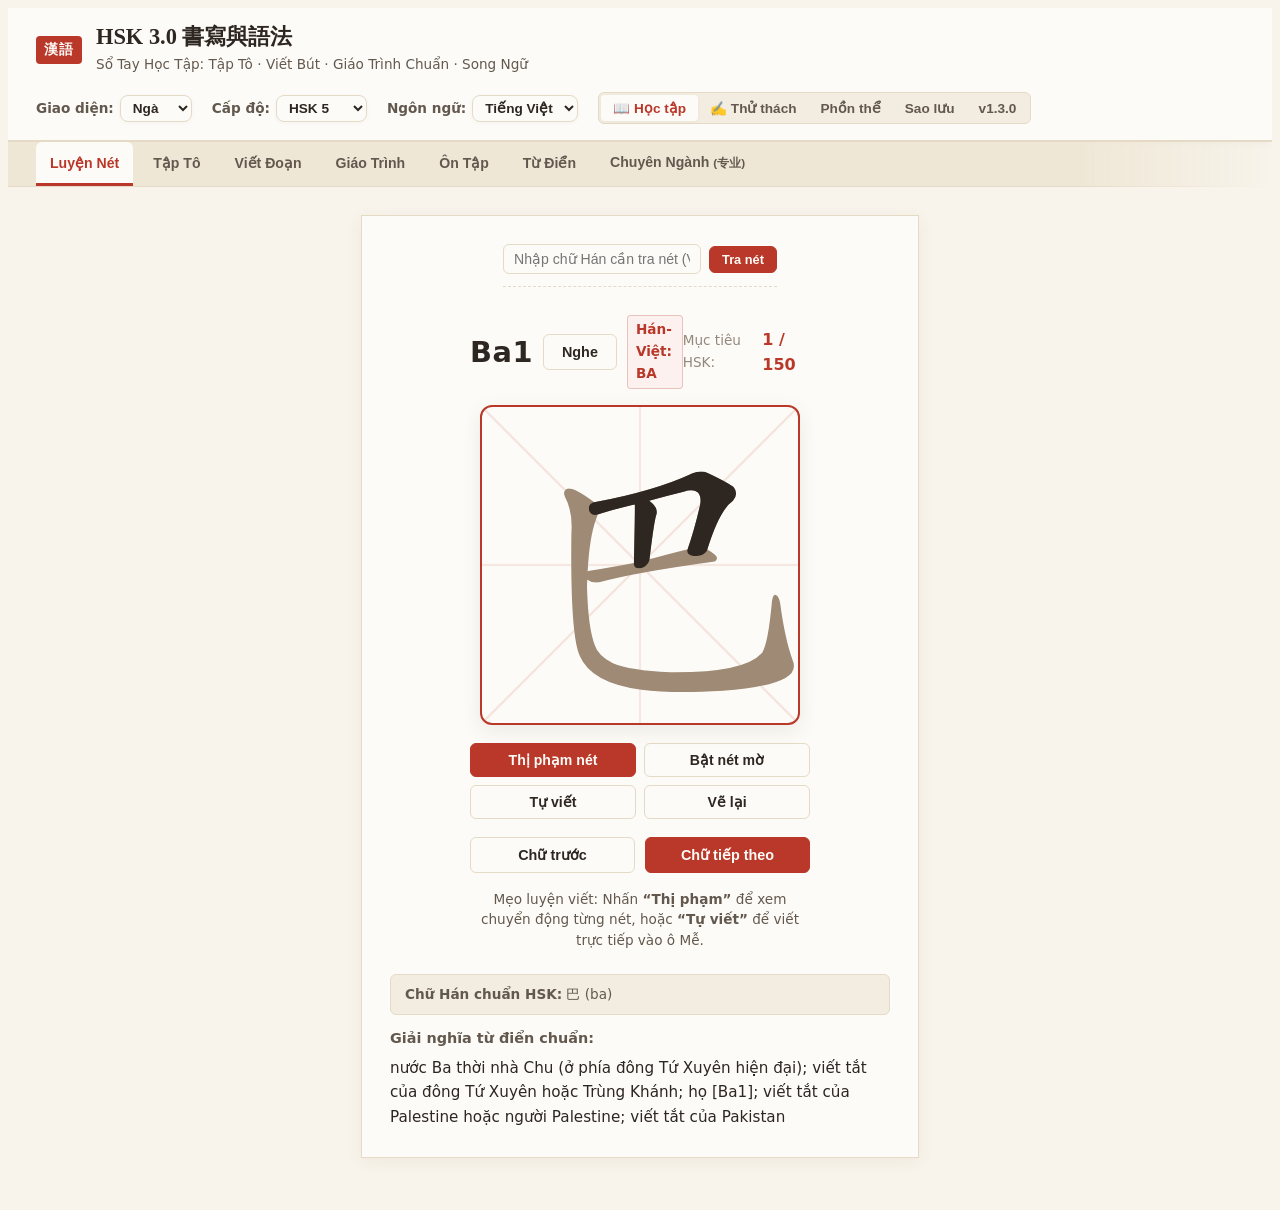
==== commit e885a043: "feat: upgrade to v1.3.0 with speech recognition, hands-free auto-read, traditional toggle, match gam" ====
--- a/android/app/src/main/assets/index.html
+++ b/android/app/src/main/assets/index.html
@@ -62,7 +62,9 @@
           <div class="mode-toggle">
             <button id="mode-study" class="mode-btn active">Học tập</button>
             <button id="mode-quiz" class="mode-btn">Thử thách</button>
-            <button id="btn-manual-update-check" class="mode-btn" title="Kiểm tra bản cập nhật mới">v1.2.12</button>
+            <button id="btn-toggle-variant" class="mode-btn" title="Chuyển đổi Giản thể / Phồn thể">Phồn thể</button>
+            <button id="btn-open-sync" class="mode-btn" title="Sao lưu & Chuyển máy">Sao lưu</button>
+            <button id="btn-manual-update-check" class="mode-btn" title="Kiểm tra bản cập nhật mới">v1.3.0</button>
           </div>
         </div>
       </div>
@@ -336,6 +338,9 @@
               <button id="btn-toggle-meaning" class="focus-toggle-btn" title="Bật/Tắt hiển thị Dịch nghĩa">
                 <span>Dịch nghĩa:</span> <strong id="lbl-toggle-meaning">HIỆN</strong>
               </button>
+              <button id="btn-toggle-autoread" class="focus-toggle-btn" title="Chế độ rảnh tay: Tự động đọc tuần tự">
+                <span>Tự đọc:</span> <strong id="lbl-toggle-autoread">TẮT</strong>
+              </button>
             </div>
             <div id="curr-texts-container" class="curr-text-container"></div>
           </div>
@@ -376,6 +381,8 @@
           <button class="subnav-btn active" data-subtab="sub-quiz">Thi Thử Trắc Nghiệm</button>
           <button class="subnav-btn" data-subtab="sub-srs">Thẻ Nhớ SRS Flashcard</button>
           <button class="subnav-btn" data-subtab="sub-sentence">Ghép Câu Ngữ Pháp</button>
+          <button class="subnav-btn" data-subtab="sub-match">Nối Từ Nhanh</button>
+          <button class="subnav-btn" data-subtab="sub-sync">Sao Lưu Tiến Độ</button>
         </div>
 
         <!-- SUBTAB 1: THI THỬ TRẮC NGHIỆM -->
@@ -468,6 +475,62 @@
             <div id="bingju-feedback" class="feedback-paper-card"></div>
           </div>
         </div>
+        </div>
+
+        <!-- SUBTAB 4: NỐI TỪ NHANH (FAST WORD MATCH) -->
+        <div id="subtab-match" class="subtab-pane">
+          <div class="match-game-card">
+            <div class="match-stats-row">
+              <div class="match-timer-box">
+                <span class="control-label">Thời gian:</span>
+                <span id="match-timer" class="match-num">60</span>s
+              </div>
+              <div class="match-score-box">
+                <span class="control-label">Điểm số:</span>
+                <span id="match-score" class="match-num">0</span>
+              </div>
+              <div style="display:flex; align-items:center; gap:8px;">
+                <select id="match-level-select" class="paper-select sm-select">
+                  <option value="HSK 1">HSK 1</option>
+                  <option value="HSK 2">HSK 2</option>
+                  <option value="HSK 3">HSK 3</option>
+                  <option value="HSK 4" selected>HSK 4</option>
+                  <option value="HSK 5">HSK 5</option>
+                  <option value="HSK 6">HSK 6</option>
+                </select>
+                <button id="btn-start-match" class="paper-btn primary-btn sm-btn">Bắt đầu chơi</button>
+              </div>
+            </div>
+            <div id="match-grid" class="match-grid"></div>
+            <p id="match-msg" class="exercise-inst" style="text-align:center; margin-top:10px;">Chạm vào 1 ô Chữ Hán và 1 ô Nghĩa/Pinyin tương ứng để ghép đôi.</p>
+          </div>
+        </div>
+
+        <!-- SUBTAB 5: SAO LƯU TIẾN ĐỘ (STATE SYNC) -->
+        <div id="subtab-sync" class="subtab-pane">
+          <div class="sync-panel-card">
+            <h3 class="gallery-title" style="margin-bottom:12px;">Sao Lưu & Chuyển Đổi Tiến Độ Học Tập</h3>
+            <p class="exercise-inst" style="margin-bottom:14px;">Chuyển đổi dữ liệu học tập (từ đã thuộc, từ cần ôn SRS, từ yêu thích) giữa các điện thoại mà không cần tài khoản.</p>
+            
+            <div style="margin-bottom:18px;">
+              <label class="control-label" style="display:block; margin-bottom:6px;">Mã xuất dữ liệu máy này:</label>
+              <textarea id="sync-export-text" class="sync-code-area" readonly placeholder="Bấm nút 'Tạo mã xuất' bên dưới..."></textarea>
+              <div style="margin-top:8px; display:flex; gap:8px;">
+                <button id="btn-gen-export" class="paper-btn primary-btn sm-btn">Tạo mã xuất</button>
+                <button id="btn-copy-sync" class="paper-btn sm-btn">Sao chép mã</button>
+              </div>
+            </div>
+
+            <div style="border-top:1px solid var(--border-paper); padding-top:16px;">
+              <label class="control-label" style="display:block; margin-bottom:6px;">Nhập mã từ máy khác vào đây:</label>
+              <textarea id="sync-import-text" class="sync-code-area" placeholder="Dán mã sao lưu vào đây rồi bấm 'Khôi phục'..."></textarea>
+              <div style="margin-top:8px;">
+                <button id="btn-apply-sync" class="paper-btn primary-btn sm-btn">Khôi phục tiến độ</button>
+              </div>
+            </div>
+            <div id="sync-feedback" class="sync-feedback-msg" style="margin-top:12px; display:none;"></div>
+          </div>
+        </div>
       </section>
 
       <!-- 6. TAB TRA CỨU TỪ ĐIỂN HSK 3.0 & TRUNG - VIỆT -->
@@ -596,6 +659,7 @@
   <script src="specialized_tracks_data.js"></script>
   <script src="srs_quiz_engine.js"></script>
   <script src="stroke_cache_db.js"></script>
+  <script src="traditional_map.js"></script>
   <script src="app.js"></script>
 </body>
 </html>
--- a/android/app/src/main/assets/style.css
+++ b/android/app/src/main/assets/style.css
@@ -4926,3 +4926,182 @@
 .dict-fav-star:hover {
   /* smooth hover */
 }
+
+/* ==========================================================================
+   TÍNH NĂNG MỚI NÂNG CẤP (HANNGU.CLICK INSPIRATION)
+   ========================================================================== */
+
+/* 1. Speech Assessment HUD (Luyện đọc & Chấm điểm phát âm) */
+.line-mic-btn {
+  background: var(--paper-card-sub);
+  border: 1px solid var(--border-paper);
+  border-radius: var(--radius-sm);
+  color: var(--ink-secondary);
+  font-size: 0.85rem;
+  padding: 2px 6px;
+  cursor: pointer;
+  vertical-align: middle;
+  margin-left: 4px;
+  transition: color 0.15s ease, background-color 0.15s ease, border-color 0.15s ease;
+}
+.line-mic-btn:hover {
+  color: var(--vermilion);
+  border-color: var(--vermilion);
+}
+.line-mic-btn.mic-recording {
+  background: var(--vermilion-soft);
+  color: var(--vermilion);
+  border-color: var(--vermilion);
+  animation: pulse-mic 1s infinite ease-in-out;
+}
+@keyframes pulse-mic {
+  0%, 100% { opacity: 0.85; transform: scale(1); }
+  50% { opacity: 1; transform: scale(1.08); }
+}
+
+.speech-verdict {
+  display: inline-block;
+  font-size: 0.75rem;
+  font-weight: 600;
+  padding: 1px 6px;
+  border-radius: var(--radius-sm);
+  margin-left: 6px;
+  vertical-align: middle;
+}
+.speech-verdict.listening {
+  background: var(--amber-gold-soft);
+  color: var(--amber-gold);
+  border: 1px solid var(--amber-gold);
+}
+.speech-verdict.match-perfect {
+  background: var(--bamboo-green-soft);
+  color: var(--bamboo-green-deep);
+  border: 1px solid var(--bamboo-green-border);
+}
+.speech-verdict.match-partial {
+  background: var(--amber-gold-soft);
+  color: var(--amber-gold);
+  border: 1px solid var(--amber-gold);
+}
+.speech-verdict.match-fail {
+  background: var(--vermilion-soft);
+  color: var(--vermilion);
+  border: 1px solid var(--vermilion-border);
+}
+
+/* 2. Hands-free Auto Looper Active Item */
+.dialogue-item.auto-reading-active,
+.vocab-visual-card.auto-reading-active {
+  outline: 2px solid var(--vermilion);
+  outline-offset: 2px;
+  background-color: var(--paper-card-sub) !important;
+}
+
+/* 3. Match Game (Nối từ nhanh) */
+.match-game-card {
+  padding: 16px;
+  margin-top: 10px;
+}
+.match-stats-row {
+  display: flex;
+  justify-content: space-between;
+  align-items: center;
+  flex-wrap: wrap;
+  gap: 12px;
+  margin-bottom: 16px;
+  padding-bottom: 12px;
+  border-bottom: 1px solid var(--border-paper);
+}
+.match-timer-box, .match-score-box {
+  display: flex;
+  align-items: baseline;
+  gap: 6px;
+}
+.match-num {
+  font-family: var(--font-latin);
+  font-variant-numeric: tabular-nums;
+  font-size: 1.4rem;
+  font-weight: 700;
+  color: var(--vermilion);
+}
+.match-grid {
+  display: grid;
+  grid-template-columns: repeat(auto-fit, minmax(130px, 1fr));
+  gap: 12px;
+  margin-bottom: 16px;
+}
+.match-tile {
+  background: var(--paper-card);
+  border: 1px solid var(--border-paper);
+  border-radius: var(--radius-md);
+  padding: 16px 10px;
+  text-align: center;
+  cursor: pointer;
+  min-height: 80px;
+  display: flex;
+  flex-direction: column;
+  justify-content: center;
+  align-items: center;
+  user-select: none;
+  transition: transform 0.15s ease, background-color 0.15s ease, border-color 0.15s ease;
+}
+.match-tile:hover {
+  border-color: var(--vermilion);
+  background: var(--paper-card-sub);
+}
+.match-tile.selected {
+  border-color: var(--vermilion);
+  background: var(--vermilion-soft);
+  transform: scale(1.02);
+}
+.match-tile.matched {
+  opacity: 0.35;
+  pointer-events: none;
+  border-color: var(--bamboo-green-border);
+  background: var(--bamboo-green-soft);
+}
+.match-tile.shake-wrong {
+  border-color: var(--vermilion);
+  animation: tile-shake 0.35s ease-in-out;
+}
+@keyframes tile-shake {
+  0%, 100% { transform: translateX(0); }
+  25% { transform: translateX(-6px); }
+  75% { transform: translateX(6px); }
+}
+.match-tile-zh {
+  font-family: var(--font-chinese);
+  font-size: 1.5rem;
+  font-weight: 700;
+  color: var(--ink-primary);
+  line-height: 1.2;
+}
+.match-tile-desc {
+  font-size: 0.82rem;
+  color: var(--ink-secondary);
+  line-height: 1.3;
+}
+
+/* 4. State Sync Backup / Restore */
+.sync-panel-card {
+  padding: 16px;
+  margin-top: 10px;
+}
+.sync-code-area {
+  width: 100%;
+  box-sizing: border-box;
+  font-family: var(--font-latin);
+  font-size: 0.8rem;
+  padding: 10px;
+  background: var(--paper-card-sub);
+  border: 1px solid var(--border-paper);
+  border-radius: var(--radius-sm);
+  color: var(--ink-secondary);
+  resize: vertical;
+  min-height: 80px;
+  word-break: break-all;
+}
+.sync-code-area:focus {
+  outline: 2px solid var(--vermilion);
+  outline-offset: -1px;
+}
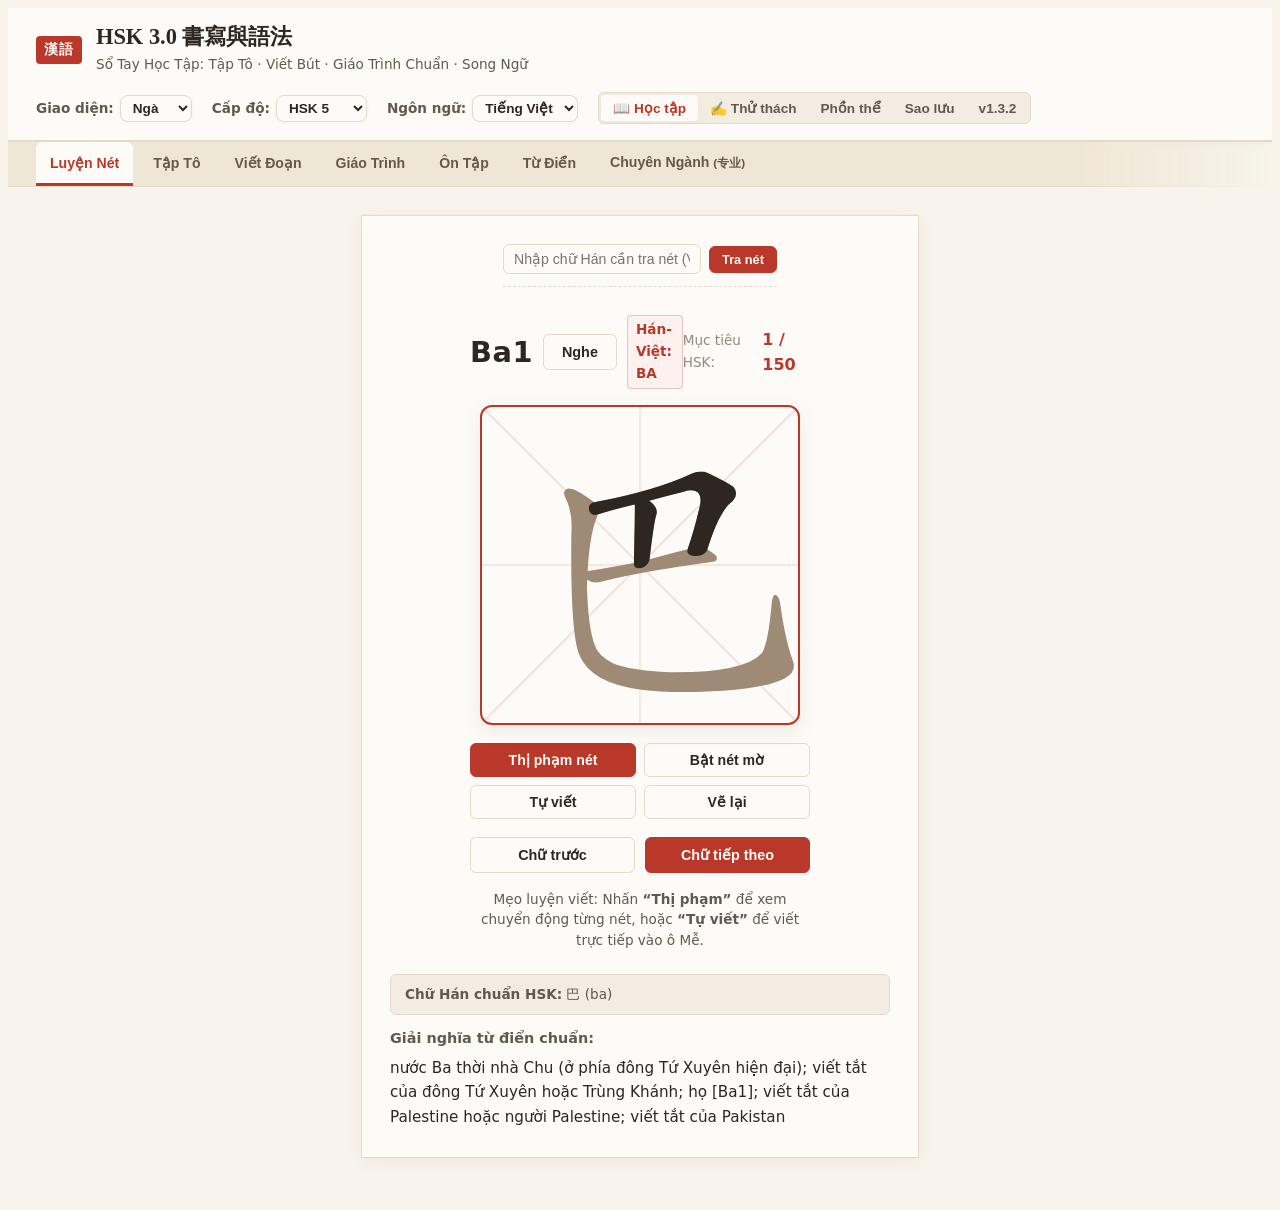
==== commit 75373a30: "feat: release v1.3.2 - seamless zero-click web auto-update & eliminate update notification loop" ====
--- a/android/app/src/main/assets/index.html
+++ b/android/app/src/main/assets/index.html
@@ -8,6 +8,7 @@
   <link rel="preconnect" href="https://fonts.googleapis.com">
   <link rel="preconnect" href="https://fonts.gstatic.com" crossorigin>
   <link href="https://fonts.googleapis.com/css2?family=Noto+Serif+SC:wght@400;600;700&family=Noto+Sans:wght@400;500;600&family=Be+Vietnam+Pro:wght@400;500;600;700&display=swap" rel="stylesheet">
+  <link rel="stylesheet" href="heti.min.css">
   <link rel="stylesheet" href="style.css">
   <link rel="icon" type="image/png" href="icon.png">
   <link rel="apple-touch-icon" href="icon.png">
@@ -64,7 +65,7 @@
             <button id="mode-quiz" class="mode-btn">Thử thách</button>
             <button id="btn-toggle-variant" class="mode-btn" title="Chuyển đổi Giản thể / Phồn thể">Phồn thể</button>
             <button id="btn-open-sync" class="mode-btn" title="Sao lưu & Chuyển máy">Sao lưu</button>
-            <button id="btn-manual-update-check" class="mode-btn" title="Kiểm tra bản cập nhật mới">v1.3.0</button>
+            <button id="btn-manual-update-check" class="mode-btn" title="Kiểm tra bản cập nhật mới">v1.3.2</button>
           </div>
         </div>
       </div>
@@ -209,7 +210,7 @@
           </div>
 
           <!-- Khung hiển thị trọn vẹn 4 tầng đoạn văn tổng thể phía trên -->
-          <div class="tracing-summary-box">
+          <div class="tracing-summary-box heti">
             <div id="tracing-meaning-text">Đang tải đoạn văn mẫu…</div>
           </div>
 
@@ -342,12 +343,12 @@
                 <span>Tự đọc:</span> <strong id="lbl-toggle-autoread">TẮT</strong>
               </button>
             </div>
-            <div id="curr-texts-container" class="curr-text-container"></div>
+            <div id="curr-texts-container" class="curr-text-container heti"></div>
           </div>
 
           <!-- 2. Phân mục Ngữ pháp bài học -->
           <div id="subtab-grammar" class="curr-content-pane">
-            <div id="curr-grammar-container" class="curr-grammar-container"></div>
+            <div id="curr-grammar-container" class="curr-grammar-container heti"></div>
           </div>
 
           <!-- 3. Phân mục Từ mới -->
@@ -639,7 +640,7 @@
         </div>
 
         <!-- Nội dung chi tiết chuyên ngành -->
-        <div id="track-content-area" class="track-content-area"></div>
+        <div id="track-content-area" class="track-content-area heti"></div>
       </section>
     </main>
   </div>
@@ -647,6 +648,8 @@
   <script src="strokes.js"></script>
   <script src="data.js"></script>
   <script src="js/hanzi-writer.min.js"></script>
+  <script src="pinyin-pro.min.js"></script>
+  <script src="chaizi_data.js"></script>
   <script src="hsk_visual_media.js"></script>
   <script src="visual_entity_library.js"></script>
   <script src="visual_vocab_data.js"></script>
--- a/android/app/src/main/assets/heti.min.css
+++ b/android/app/src/main/assets/heti.min.css
@@ -0,0 +1,5 @@
+﻿/*!
+ * Project: Heti
+ * URL: https://github.com/sivan/heti
+ * Author: Sivan [sun.sivan@gmail.com]
+ */@font-face{font-family:"Heti Hei";src:"Heti Hei SC","Heti Hei TC","Heti Hei JP","Heti Hei KR"}@font-face{font-family:"Heti Hei SC";src:local("PingFang SC Regular"),local("Heiti SC Regular"),local("Microsoft YaHei"),local("Source Han Sans CN Regular"),local("Noto Sans CJK SC Regular"),local("WenQuanYi Micro Hei"),local("Droid Sans Fallback")}@font-face{font-family:"Heti Hei TC";src:local("PingFang TC Regular"),local("Heiti TC Regular"),local("Microsoft Jhenghei"),local("Source Han Sans HK Regular"),local("Source Han Sans TW Regular"),local("Noto Sans CJK TC Regular"),local("WenQuanYi Micro Hei"),local("Droid Sans Fallback")}@font-face{font-family:"Heti Hei JP";src:local("Hiragino Sans GB W3"),local("Source Han Sans JP Regular"),local("Noto Sans CJK JP Regular"),local("Droid Sans Fallback")}@font-face{font-family:"Heti Hei KR";src:local("Source Han Sans KR Regular"),local("Noto Sans CJK KR Regular"),local("Droid Sans Fallback")}@font-face{font-family:"Heti Hei";font-weight:200;src:"Heti Hei SC Light","Heti Hei TC Light","Heti Hei JP Light","Heti Hei KR Light"}@font-face{font-family:"Heti Hei SC Light";font-weight:200;src:local("PingFang SC Light"),local("Heiti SC Light"),"Heti Hei SC Light Fallback",local("Source Han Sans CN Light"),local("Noto Sans CJK SC Light")}@font-face{font-family:"Heti Hei TC Light";font-weight:200;src:local("PingFang TC Light"),local("Heiti TC Light"),local("Microsoft Jhenghei Light"),local("Source Han Sans HK Light"),local("Source Han Sans TW Light"),local("Noto Sans CJK TC Light")}@font-face{font-family:"Heti Hei JP Light";font-weight:200;src:local("Source Han Sans JP Light"),local("Noto Sans CJK JP Light")}@font-face{font-family:"Heti Hei KR Light";font-weight:200;src:local("Source Han Sans KR Light"),local("Noto Sans CJK KR Light")}@font-face{font-family:"Heti Hei SC Light Fallback";font-weight:200;src:local("Microsoft YaHei"),local("Droid Sans Fallback")}@font-face{font-family:"Heti Hei";font-weight:600;src:"Heti Hei SC Bold","Heti Hei TC Bold","Heti Hei JP Bold","Heti Hei KR Bold"}@font-face{font-family:"Heti Hei SC Bold";font-weight:600;src:local("PingFang SC Medium"),local("Heiti SC Medium"),"Heti Hei SC Bold Fallback",local("Source Han Sans CN Bold"),local("Noto Sans CJK SC Bold")}@font-face{font-family:"Heti Hei TC Bold";font-weight:600;src:local("PingFang TC Medium"),local("Heiti TC Medium"),local("Microsoft Jhenghei Bold"),local("Source Han Sans HK Bold"),local("Source Han Sans TW Bold"),local("Noto Sans CJK TC Bold")}@font-face{font-family:"Heti Hei JP Bold";font-weight:600;src:local("Hiragino Sans GB W6"),local("Source Han Sans JP Bold"),local("Noto Sans CJK JP Bold")}@font-face{font-family:"Heti Hei KR Bold";font-weight:600;src:local("Source Han Sans KR Bold"),local("Noto Sans CJK KR Bold")}@font-face{font-family:"Heti Hei SC Bold Fallback";font-weight:600;src:local("Microsoft YaHei"),local("Droid Sans Fallback")}@font-face{font-family:"Heti Hei Black";font-weight:800;src:"Heti Hei SC Black","Heti Hei TC Black","Heti Hei JP Black","Heti Hei KR Black"}@font-face{font-family:"Heti Hei SC Black";font-weight:800;src:local("Lantinghei SC Heavy"),local("PingFang SC Semibold"),local("Heiti SC Medium"),"Heti Hei SC Black Fallback",local("Source Han Sans CN Heavy"),local("Noto Sans CJK SC Heavy")}@font-face{font-family:"Heti Hei TC Black";font-weight:800;src:local("Lantinghei TC Heavy"),local("PingFang TC Semibold"),local("Heiti TC Medium"),local("Microsoft Jhenghei Bold"),local("Source Han Sans HK Heavy"),local("Source Han Sans TW Heavy"),local("Noto Sans CJK TC Heavy")}@font-face{font-family:"Heti Hei JP Black";font-weight:800;src:local("Hiragino Sans GB W6"),local("Source Han Sans JP Heavy"),local("Noto Sans CJK JP Heavy")}@font-face{font-family:"Heti Hei KR Black";font-weight:800;src:local("Source Han Sans KR Heavy"),local("Noto Sans CJK KR Heavy")}@font-face{font-family:"Heti Hei SC Black Fallback";font-weight:800;src:local("Microsoft YaHei"),local("Droid Sans Fallback")}@font-face{font-family:"Heti Song";src:local("Songti SC Regular"),local("Songti TC Regular"),local("SimSun")}@font-face{font-family:"Heti Song";font-weight:200;src:local("Songti SC Light"),local("Songti TC Light"),"Heti Song Light Fallback"}@font-face{font-family:"Heti Song Light Fallback";font-weight:200;src:local("SimSun")}@font-face{font-family:"Heti Song";font-weight:600;src:local("Songti SC Bold"),local("Songti TC Bold"),"Heti Song Bold Fallback"}@font-face{font-family:"Heti Song Bold Fallback";font-weight:600;src:local("SimSun")}@font-face{font-family:"Heti Song Black";font-weight:800;src:local("Songti SC Black"),local("SimSun")}@font-face{font-family:"Heti Kai";src:local("Kaiti SC Regular"),local("Kaiti TC Regular"),local("STKaiti"),local("Kaiti"),local("BiauKai")}@font-face{font-family:"Heti Kai";font-weight:600;src:local("Kaiti SC Bold"),local("Kaiti TC Bold")}@font-face{font-family:"Heti Kai Bold Fallback";font-weight:600;src:local("STKaiti"),local("Kaiti") local("BiauKai")}@font-face{font-family:"Heti Kai Black";font-weight:800;src:local("Kaiti SC Black"),local("Kaiti TC Black"),local("STKaiti"),local("Kaiti")}.heti{max-width:42em;font-size:16px;font-weight:400;-webkit-font-smoothing:subpixel-antialiased;line-height:1.5;overflow-wrap:break-word;word-wrap:break-word;hyphens:auto;letter-spacing:.02em}.heti::before,.heti::after{content:"";display:table}.heti::after{clear:both}.heti>*:first-child,.heti section>*:first-child,.heti td>*:first-child{margin-block-start:0 !important}.heti>*:last-child,.heti section>*:last-child,.heti td>*:last-child{margin-block-end:0 !important}.heti blockquote{margin-block-start:12px;margin-block-end:24px;margin-inline-start:32px;margin-inline-end:32px;padding-block-start:12px;padding-block-end:12px;padding-inline-start:16px;padding-inline-end:16px;background-color:rgba(0,0,0,.054)}@media(prefers-color-scheme: dark){.heti blockquote{background-color:rgba(255,255,255,.054)}}.heti figure{display:block;text-align:center}.heti figure>img{display:block;margin-inline-start:auto;margin-inline-end:auto}.heti hr{inline-size:30%;block-size:1px;margin-block-start:48px;margin-block-end:47px;margin-inline-start:auto;margin-inline-end:auto;border:0;background-color:#ccc}@media(prefers-color-scheme: dark){.heti hr{background-color:#404040}}.heti p{margin-block-start:12px;margin-block-end:24px;text-align:justify}.heti p:not(:lang(zh)):not(:lang(ja)):not(:lang(ko)),.heti p:not(:lang(zh)){text-align:start}.heti pre{margin-block-start:12px;margin-block-end:12px;margin-inline-start:0;margin-inline-end:0;padding-block-start:12px;padding-block-end:12px;padding-inline-start:16px;padding-inline-end:16px;overflow:auto;font-family:"SFMono-Regular",consolas,"Liberation Mono",menlo,courier,monospace,"Apple Color Emoji","Segoe UI Emoji","Segoe UI Symbol";white-space:pre;word-wrap:normal;border-radius:4px;background-color:rgba(0,0,0,.054)}@media(prefers-color-scheme: dark){.heti pre{background-color:rgba(255,255,255,.054)}}.heti pre code{margin:0;padding:0;border:0;border-radius:0;background-color:rgba(0,0,0,0);color:inherit}.heti:not(:lang(zh)):not(:lang(ja)):not(:lang(ko)),.heti:not(:lang(zh)){letter-spacing:0}.heti a,.heti abbr,.heti code,.heti heti-spacing,.heti [lang=en-US]{letter-spacing:normal}.heti h1,.heti h2,.heti h3,.heti h4,.heti h5,.heti h6{position:relative;margin:0;margin-block-start:24px;margin-block-end:12px;font-weight:600}.heti h1{margin-block-end:24px;font-size:32px;line-height:48px}.heti h2{font-size:24px;line-height:36px}.heti h3{font-size:20px;line-height:36px}.heti h4{font-size:18px;line-height:24px}.heti h5{font-size:16px;line-height:24px}.heti h6{font-size:14px;line-height:24px}.heti h1,.heti h2,.heti h3{letter-spacing:.05em}.heti h1:not(:lang(zh)):not(:lang(ja)):not(:lang(ko)),.heti h1:not(:lang(zh)),.heti h2:not(:lang(zh)):not(:lang(ja)):not(:lang(ko)),.heti h2:not(:lang(zh)),.heti h3:not(:lang(zh)):not(:lang(ja)):not(:lang(ko)),.heti h3:not(:lang(zh)){letter-spacing:0}.heti h1+h2,.heti h2+h3,.heti h3+h4,.heti h4+h5,.heti h5+h6{margin-block-start:12px}.heti ul,.heti ol,.heti dl{margin-block-start:12px;margin-block-end:24px}.heti ul,.heti ol{padding-inline-start:32px}.heti ul ul,.heti ul ol,.heti ol ul,.heti ol ol{margin-block-start:0;margin-block-end:0}.heti ul{list-style-type:disc}.heti ol{list-style-type:decimal}.heti ul ul,.heti ol ul{list-style-type:circle}.heti ul ul ul,.heti ul ol ul,.heti ol ul ul,.heti ol ol ul{list-style-type:square}.heti li{list-style-type:unset}.heti table{box-sizing:border-box;table-layout:fixed;margin-block-start:12px;margin-block-end:24px;margin-inline-start:auto;margin-inline-end:auto;border-collapse:collapse;border-width:1px;border-style:solid;border-color:#ccc;word-break:break-word}@media(prefers-color-scheme: dark){.heti table{border-color:#404040}}.heti th,.heti td{padding-block-start:6px;padding-block-end:6px;padding-inline-start:8px;padding-inline-end:8px;border-width:1px;border-style:solid;border-color:#ccc}@media(prefers-color-scheme: dark){.heti th,.heti td{border-color:#404040}}.heti caption{caption-side:bottom;margin-block-start:2px;margin-block-end:-4px;font-size:14px;line-height:24px}.heti a{text-decoration:none}.heti a:hover{padding-block-end:1px;border-block-end:1px solid currentColor;text-decoration:none}.heti abbr[title]{padding-block-end:1px;border-block-end:1px dotted;text-decoration:none;cursor:help}.heti b,.heti strong{font-weight:600}.heti code{margin-inline-start:.25em;margin-inline-end:.25em;font-family:"SFMono-Regular",consolas,"Liberation Mono",menlo,courier,monospace,"Apple Color Emoji","Segoe UI Emoji","Segoe UI Symbol";font-size:.875em}.heti dfn{font-weight:600}.heti dfn:not(:lang(zh)):not(:lang(ja)):not(:lang(ko)),.heti dfn:not(:lang(zh)){font-weight:400}.heti em{font-weight:600}.heti figcaption{display:inline-block;vertical-align:top;font-size:14px;text-align:start}.heti i{font-style:italic}.heti ins,.heti u{padding-block-end:1px;border-block-end:1px solid;text-decoration:none}.heti mark{padding-block-start:2px;padding-block-end:2px;padding-inline-start:1px;padding-inline-end:1px;margin-inline-start:1px;margin-inline-end:1px;background-color:rgba(255,247,0,.88);color:inherit}@media(prefers-color-scheme: dark){.heti mark{background-color:rgba(77,74,0,.88)}}.heti q{quotes:"「" "」" "『" "』"}.heti q:not(:lang(zh)):not(:lang(ja)):not(:lang(ko)),.heti q:not(:lang(zh)){quotes:initial;quotes:auto}.heti rt{font-size:.875em;font-weight:400}.heti small{font-size:.875em}.heti strong{font-weight:600}.heti sub,.heti sup{position:relative;margin-inline-start:.25em;margin-inline-end:.25em;font-size:.75em;font-family:"Helvetica Neue",helvetica,arial,"Heti Hei",sans-serif,"Apple Color Emoji","Segoe UI Emoji","Segoe UI Symbol";font-style:normal;line-height:1;vertical-align:baseline}.heti sub{bottom:-0.25em}.heti sup{top:-0.5em}.heti sup:target,.heti sup a:target{background-color:#dbedff}@media(prefers-color-scheme: dark){.heti sup:target,.heti sup a:target{background-color:#3a6188}}.heti summary{padding-inline-start:1em;outline:0;cursor:pointer}.heti summary::-webkit-details-marker{width:.6em;margin-inline-end:.4em}.heti u[title]{cursor:help;border-block-end-width:3px;border-block-end-style:double;border-block-end-color:rgba(0,0,0,.54)}@media(prefers-color-scheme: dark){.heti u[title]{border-block-end-color:rgba(255,255,255,.54)}}.heti address,.heti cite,.heti dfn,.heti dt,.heti em{font-style:normal}.heti address:not(:lang(zh)):not(:lang(ja)):not(:lang(ko)),.heti address:not(:lang(zh)),.heti cite:not(:lang(zh)):not(:lang(ja)):not(:lang(ko)),.heti cite:not(:lang(zh)),.heti dfn:not(:lang(zh)):not(:lang(ja)):not(:lang(ko)),.heti dfn:not(:lang(zh)),.heti dt:not(:lang(zh)):not(:lang(ja)):not(:lang(ko)),.heti dt:not(:lang(zh)),.heti em:not(:lang(zh)):not(:lang(ja)):not(:lang(ko)),.heti em:not(:lang(zh)){font-style:italic}.heti abbr[title],.heti del,.heti ins,.heti s,.heti u{margin-inline-start:1px;margin-inline-end:1px}.heti,.heti--sans{font-family:"Helvetica Neue",helvetica,arial,"Heti Hei",sans-serif,"Apple Color Emoji","Segoe UI Emoji","Segoe UI Symbol"}.heti--serif{font-family:"Times New Roman",times,"Heti Song",serif,"Apple Color Emoji","Segoe UI Emoji","Segoe UI Symbol"}.heti--classic{font-family:"Times New Roman",times,"Heti Song",serif,"Apple Color Emoji","Segoe UI Emoji","Segoe UI Symbol"}.heti--classic h1,.heti--classic h2,.heti--classic h3,.heti--classic h4,.heti--classic h5,.heti--classic h6{font-family:"Times New Roman",times,"Heti Kai Black",serif,"Apple Color Emoji","Segoe UI Emoji","Segoe UI Symbol";font-weight:800}.heti--classic blockquote,.heti--classic cite,.heti--classic q{font-family:"Times New Roman",times,"Heti Kai",serif,"Apple Color Emoji","Segoe UI Emoji","Segoe UI Symbol"}.heti--classic figcaption,.heti--classic caption,.heti--classic th{font-family:"Helvetica Neue",helvetica,arial,"Heti Hei",sans-serif,"Apple Color Emoji","Segoe UI Emoji","Segoe UI Symbol"}.heti--hei{font-family:"Helvetica Neue",helvetica,arial,"Heti Hei",sans-serif,"Apple Color Emoji","Segoe UI Emoji","Segoe UI Symbol"}.heti--song{font-family:"Times New Roman",times,"Heti Song",serif,"Apple Color Emoji","Segoe UI Emoji","Segoe UI Symbol"}.heti--kai{font-family:"Times New Roman",times,"Heti Kai",serif,"Apple Color Emoji","Segoe UI Emoji","Segoe UI Symbol"}.heti--columns-1,.heti--columns-2,.heti--columns-3,.heti--columns-4,.heti--columns-16em,.heti--columns-20em,.heti--columns-24em,.heti--columns-28em,.heti--columns-32em,.heti--columns-36em,.heti--columns-40em,.heti--columns-44em,.heti--columns-48em,.heti comma{max-width:none;column-gap:2em}.heti--columns-1 p,.heti--columns-2 p,.heti--columns-3 p,.heti--columns-4 p,.heti--columns-16em p,.heti--columns-20em p,.heti--columns-24em p,.heti--columns-28em p,.heti--columns-32em p,.heti--columns-36em p,.heti--columns-40em p,.heti--columns-44em p,.heti--columns-48em p,.heti comma p{margin-block-start:6px;margin-block-end:12px;text-indent:2em}.heti--columns-1{column-count:1}.heti--columns-2{column-count:2}.heti--columns-3{column-count:3}.heti--columns-4{column-count:4}.heti--columns-16em{column-width:16em}.heti--columns-20em{column-width:20em}.heti--columns-24em{column-width:24em}.heti--columns-28em{column-width:28em}.heti--columns-32em{column-width:32em}.heti--columns-36em{column-width:36em}.heti--columns-40em{column-width:40em}.heti--columns-44em{column-width:44em}.heti--columns-48em{column-width:48em}.heti--vertical{max-width:none;max-height:42em;writing-mode:vertical-rl;letter-spacing:.125em}.heti--vertical h1,.heti--vertical h2,.heti--vertical h3,.heti--vertical h4,.heti--vertical h5,.heti--vertical h6{text-align:start}.heti--vertical q{quotes:"「" "」" "『" "』"}.heti--ancient,.heti--poetry{font-family:"Times New Roman",times,"Heti Song",serif,"Apple Color Emoji","Segoe UI Emoji","Segoe UI Symbol"}.heti--ancient h1,.heti--ancient h2,.heti--ancient h3,.heti--ancient h4,.heti--ancient h5,.heti--ancient h6,.heti--poetry h1,.heti--poetry h2,.heti--poetry h3,.heti--poetry h4,.heti--poetry h5,.heti--poetry h6{font-family:"Times New Roman",times,"Heti Kai Black",serif,"Apple Color Emoji","Segoe UI Emoji","Segoe UI Symbol";font-weight:800;text-align:center}.heti--ancient h1 .heti-meta,.heti--ancient h2 .heti-meta,.heti--ancient h3 .heti-meta,.heti--ancient h4 .heti-meta,.heti--ancient h5 .heti-meta,.heti--ancient h6 .heti-meta,.heti--poetry h1 .heti-meta,.heti--poetry h2 .heti-meta,.heti--poetry h3 .heti-meta,.heti--poetry h4 .heti-meta,.heti--poetry h5 .heti-meta,.heti--poetry h6 .heti-meta{font-weight:400}@media screen and (min-width: 640px){.heti--ancient h1 .heti-meta,.heti--ancient h2 .heti-meta,.heti--ancient h3 .heti-meta,.heti--ancient h4 .heti-meta,.heti--ancient h5 .heti-meta,.heti--ancient h6 .heti-meta,.heti--poetry h1 .heti-meta,.heti--poetry h2 .heti-meta,.heti--poetry h3 .heti-meta,.heti--poetry h4 .heti-meta,.heti--poetry h5 .heti-meta,.heti--poetry h6 .heti-meta{position:absolute;line-height:inherit;text-indent:0;display:inline;margin-block-start:4px;margin-inline-start:8px}}.heti--ancient .heti-meta,.heti--poetry .heti-meta{line-height:24px;text-align:center;text-indent:0}.heti--ancient p{text-indent:2em}.heti--poetry p{text-align:center;text-indent:0}.heti--annotation p{margin-block-start:0;margin-block-end:0;line-height:2.25;text-indent:2em}.heti--annotation em{-webkit-text-emphasis:filled circle;-webkit-text-emphasis-position:under;text-emphasis:filled circle;text-emphasis-position:under right;font-weight:400}.heti--annotation em:not(:lang(zh)):not(:lang(ja)):not(:lang(ko)),.heti--annotation em:not(:lang(zh)){-webkit-text-emphasis:none;text-emphasis:none}.heti--annotation .heti-meta{margin-block-start:12px;margin-block-end:24px}.heti .heti-meta{display:block;text-indent:0}.heti .heti-verse{text-align:center;text-indent:0}.heti .heti-large{font-size:18px;line-height:24px}.heti .heti-x-large{font-size:20px;line-height:30px;letter-spacing:.05em}.heti .heti-small{font-size:14px;line-height:24px}.heti .heti-x-small{font-size:12px;line-height:18px}.heti .heti-list-latin{list-style-type:upper-latin}.heti .heti-list-latin ol{list-style-type:lower-roman}.heti .heti-list-latin ol ol{list-style-type:lower-latin}.heti .heti-list-han{list-style-type:cjk-ideographic}.heti .heti-list-han ol{list-style-type:decimal}.heti .heti-list-han ol ol{list-style-type:decimal-leading-zero}.heti .heti-fn{margin-block-start:59px;border-block-start:1px solid;border-block-start-color:#ccc;font-size:14px;font-family:"Helvetica Neue",helvetica,arial,"Heti Hei",sans-serif,"Apple Color Emoji","Segoe UI Emoji","Segoe UI Symbol";line-height:24px}@media(prefers-color-scheme: dark){.heti .heti-fn{border-block-start-color:#404040}}.heti .heti-fn ol{margin-block-start:12px;margin-block-end:0}.heti .heti-fn li:target{background-color:#dbedff}@media(prefers-color-scheme: dark){.heti .heti-fn li:target{background-color:#3a6188}}.heti .heti-hang{position:absolute;line-height:inherit;text-indent:0}.heti .heti-em{-webkit-text-emphasis:filled circle;-webkit-text-emphasis-position:under;text-emphasis:filled circle;text-emphasis-position:under right}.heti .heti-em:not(:lang(zh)):not(:lang(ja)):not(:lang(ko)),.heti .heti-em:not(:lang(zh)){-webkit-text-emphasis:none;text-emphasis:none}.heti .heti-ruby--inline{display:inline-flex;flex-direction:column-reverse;height:1.5em;vertical-align:top}.heti .heti-ruby--inline rt{display:inline;margin-bottom:-0.25em;line-height:1;text-align:center}.heti heti-spacing{display:inline}.heti heti-spacing+sup,.heti heti-spacing+sub{margin-inline-start:0}.heti .heti-spacing-start{margin-inline-end:.25em}.heti .heti-spacing-end{margin-inline-start:.25em}.heti heti-adjacent{display:inline;text-spacing-trim:space-all;unicode-bidi:isolate}.heti .heti-adjacent-half{margin-inline-end:-0.5em}.heti .heti-adjacent-quarter{margin-inline-end:-0.25em}
--- a/android/app/src/main/assets/style.css
+++ b/android/app/src/main/assets/style.css
@@ -5105,3 +5105,39 @@
   outline: 2px solid var(--vermilion);
   outline-offset: -1px;
 }
+
+/* ==========================================================================
+   HETI CJK TYPOGRAPHY & CHAIZI ENHANCEMENT (v1.3.1)
+   ========================================================================== */
+.tracing-summary-box.heti,
+.curr-text-container.heti,
+.curr-grammar-container.heti,
+.track-content-area.heti,
+.reading-focus-mode .heti {
+  text-align: justify;
+  text-justify: inter-ideograph;
+  -webkit-font-smoothing: antialiased;
+  -moz-osx-font-smoothing: grayscale;
+}
+
+/* Badge chiết tự trong thẻ từ điển Tab 6 và popup chi tiết từ */
+.dict-chaizi {
+  display: inline-flex;
+  align-items: center;
+  gap: 4px;
+  background: var(--paper-card-sub, #f1f5f9);
+  color: var(--vermilion, #b22222);
+  border: 1px solid var(--border-paper, rgba(178, 34, 34, 0.25));
+  border-radius: 4px;
+  padding: 2px 8px;
+  font-size: 0.8rem;
+  font-weight: 600;
+  margin-top: 4px;
+  margin-right: 6px;
+  letter-spacing: 0.5px;
+}
+[data-theme="dark"] .dict-chaizi {
+  background: rgba(224, 159, 88, 0.12);
+  color: var(--amber-gold, #e09f58);
+  border-color: rgba(224, 159, 88, 0.35);
+}
